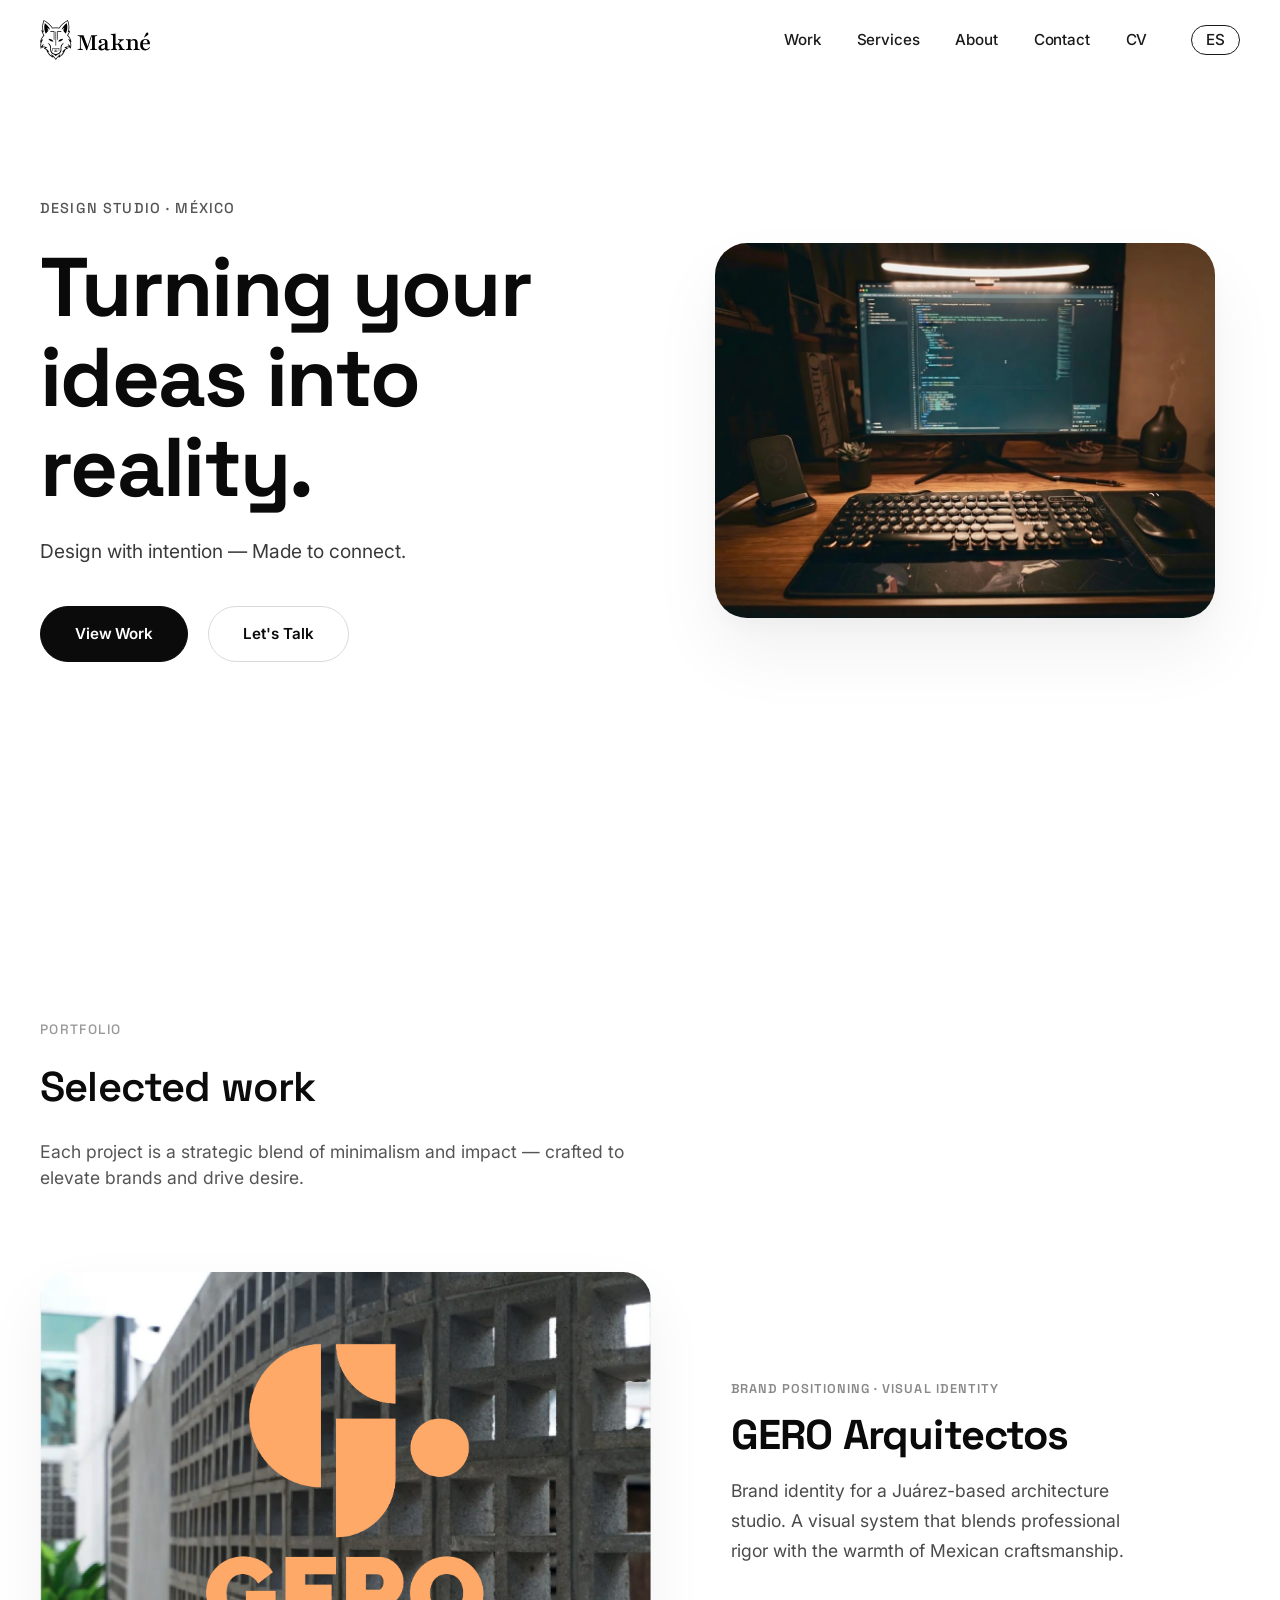
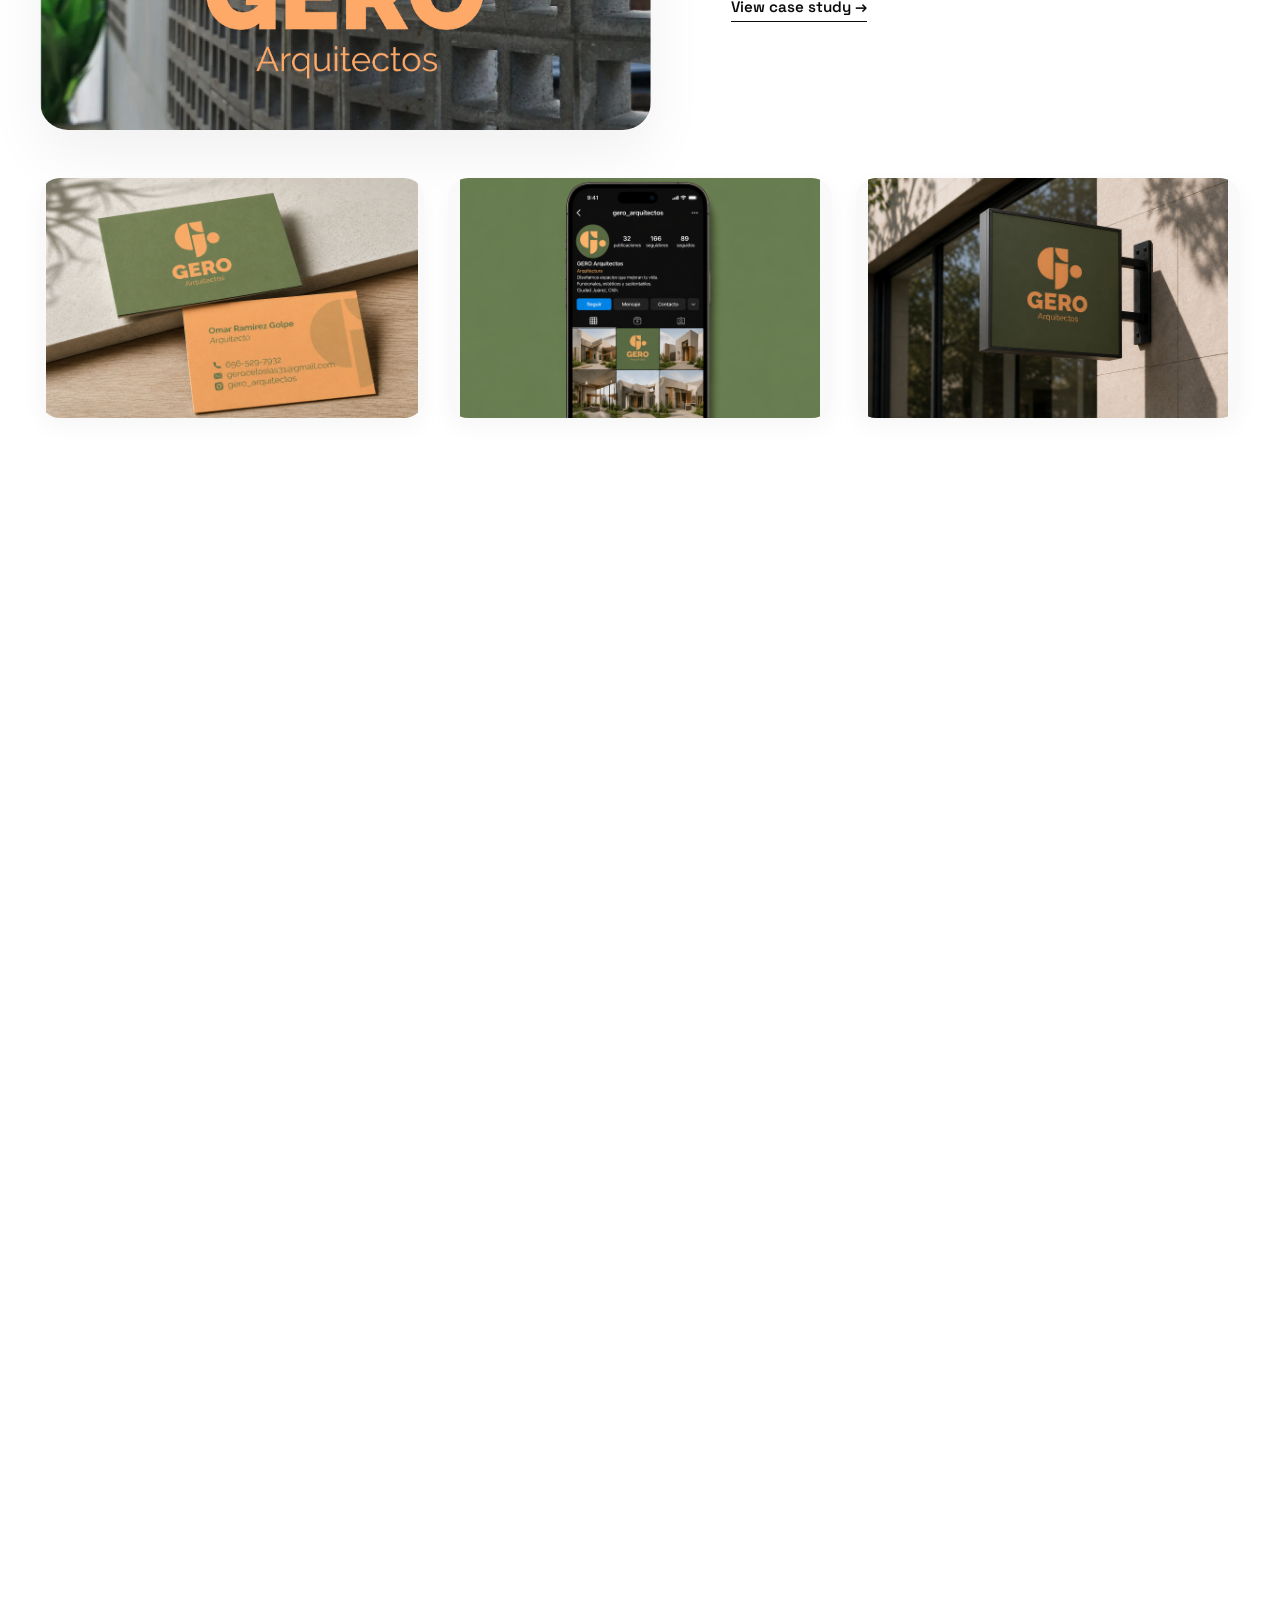
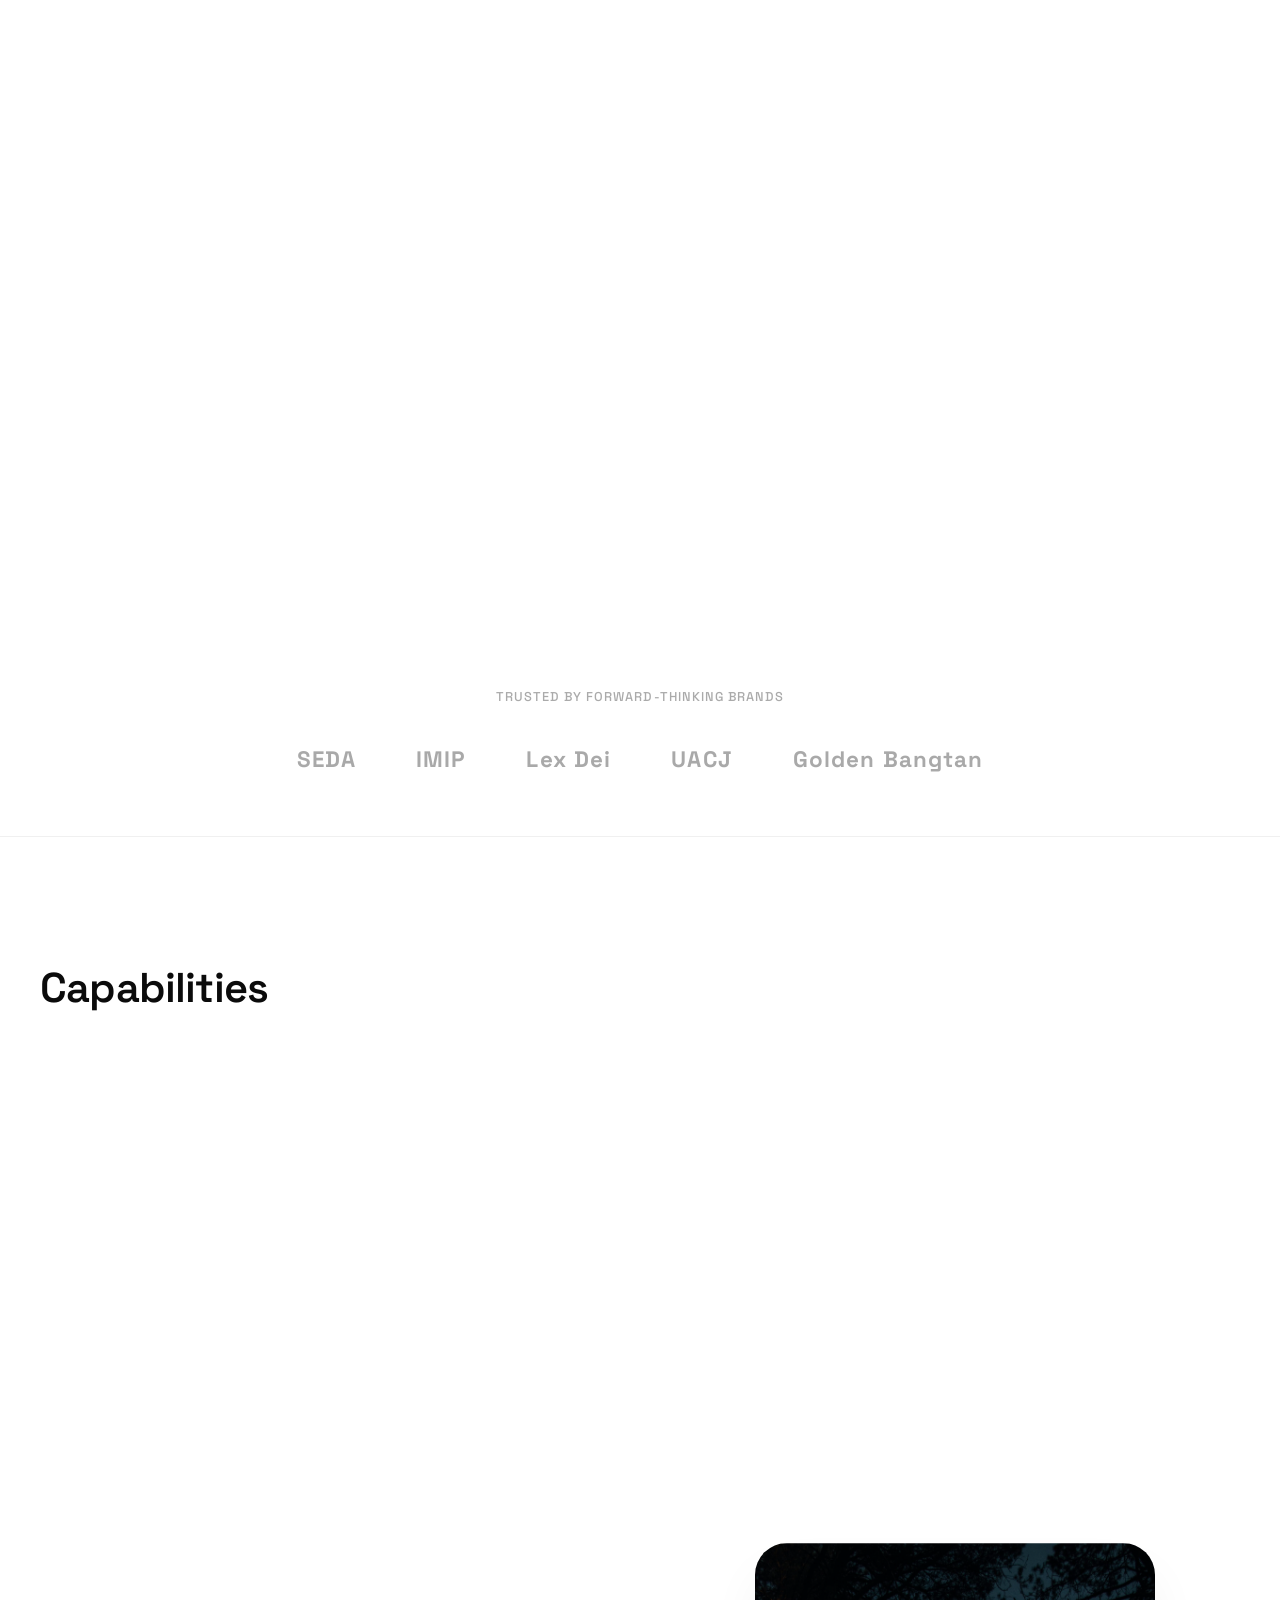
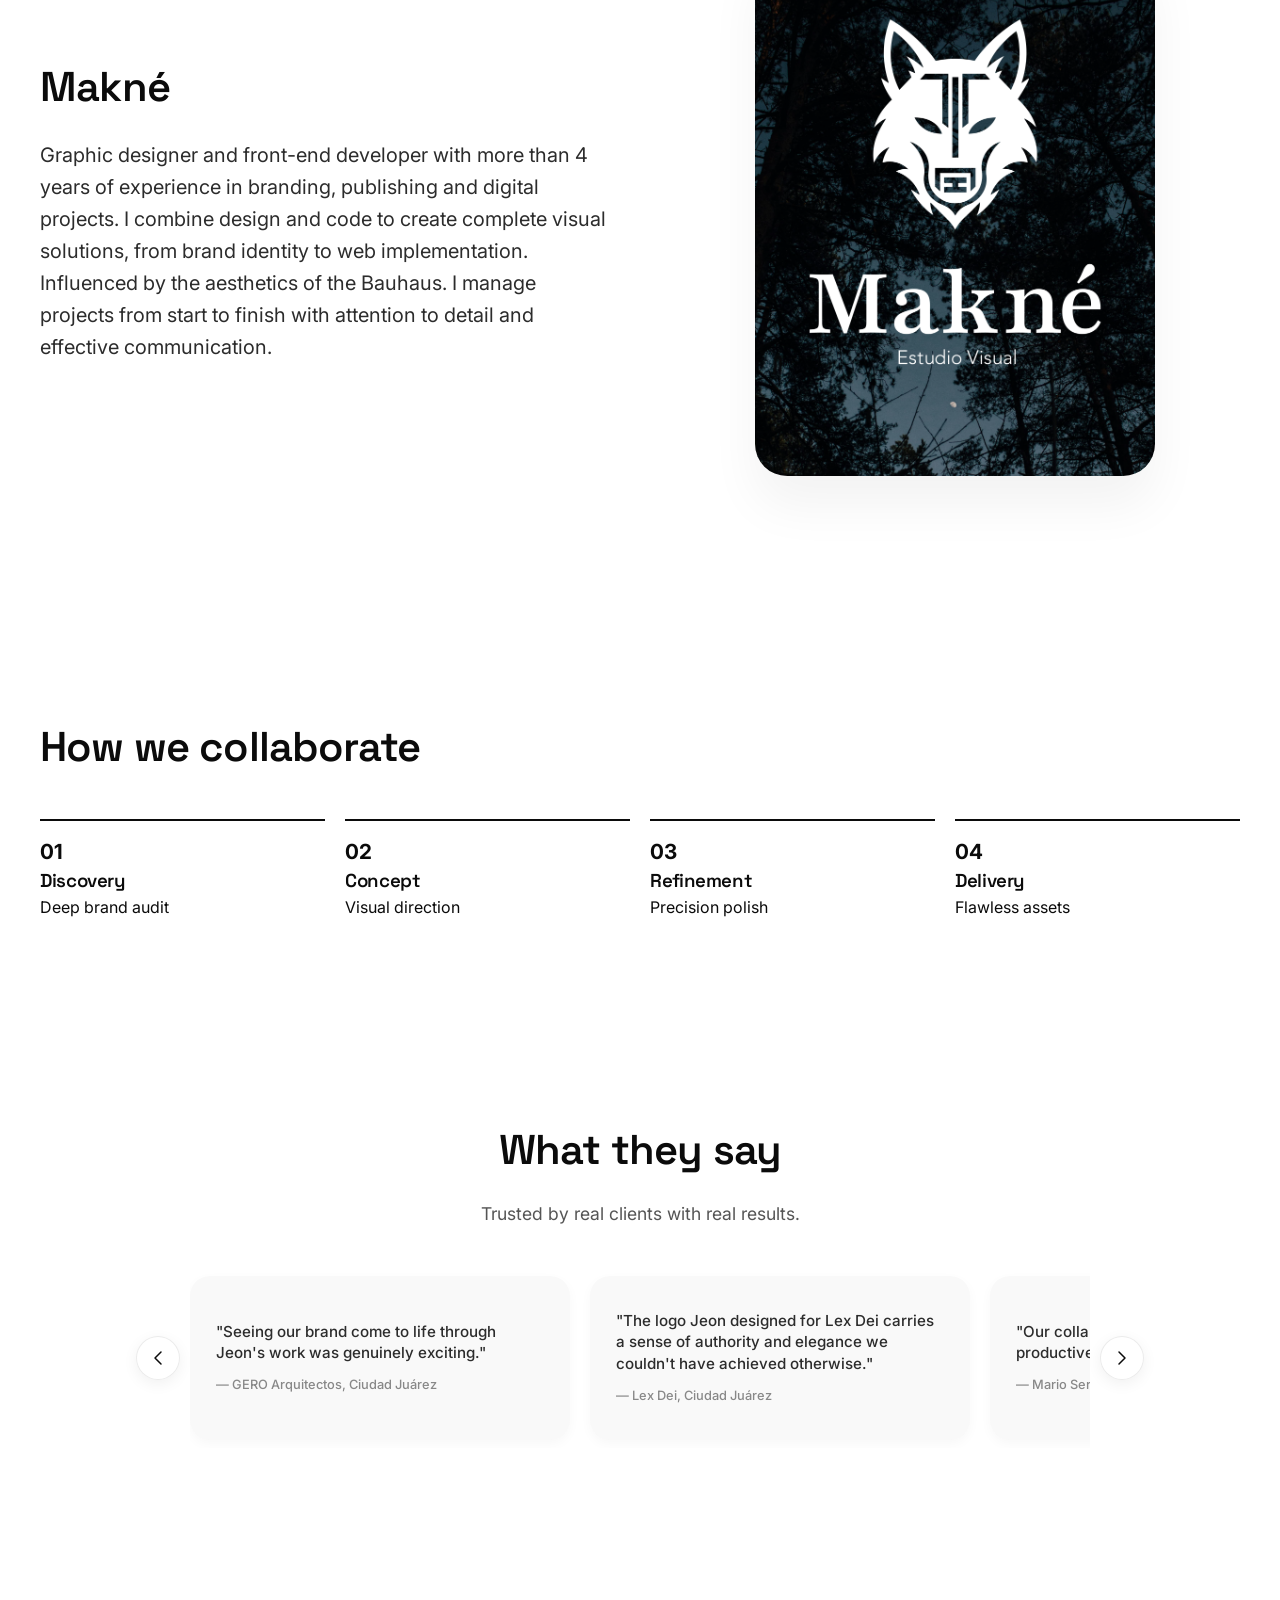
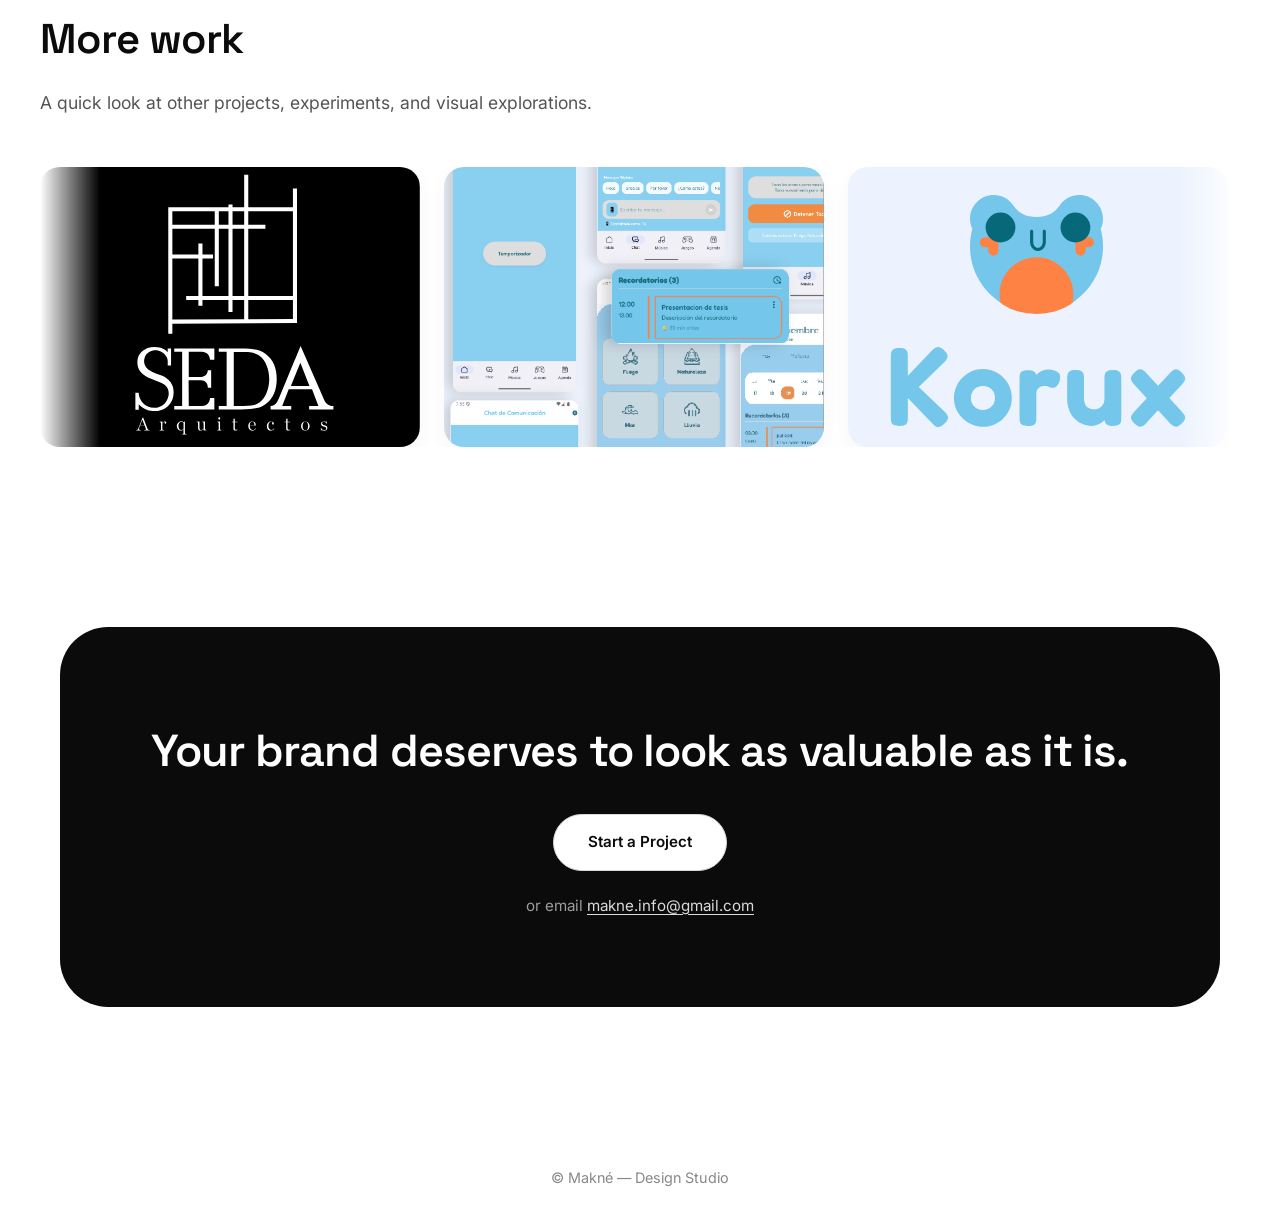
==== es/index.html @ 215e06d4 "Save local changes before pull" ====
<!DOCTYPE html>
<html lang="es" style="visibility:hidden">
<head>
  <meta charset="UTF-8">
  <meta name="viewport" content="width=device-width, initial-scale=1.0, viewport-fit=cover">
  <meta name="description" content="Diseñador gráfico freelance de élite creando visuales premium para marcas ambiciosas. Minimalismo que vende.">
  <title>Makné | Diseñador Gráfico</title>

  <!-- Detección de idioma -->
  <script src="../js/lang-detect.js"></script>
  <script>
    setTimeout(function () {
      document.documentElement.style.visibility = '';
    }, 600);
  </script>
  <noscript><style>html{visibility:visible !important}</style></noscript>

  <!-- hreflang -->
  <link rel="alternate" hreflang="en" href="https://aaronswagd.github.io/makne/" />
  <link rel="alternate" hreflang="es" href="https://aaronswagd.github.io/makne/es/" />
  <link rel="alternate" hreflang="x-default" href="https://aaronswagd.github.io/makne/" />

  <!-- Open Graph -->
  <meta property="og:type" content="website">
  <meta property="og:title" content="Makné | Diseñador Gráfico — Convierto tus ideas en realidad">
  <meta property="og:description" content="Diseño minimalista para marcas ambiciosas. Branding, empaque e identidad visual.">
  <meta property="og:image" content="https://aaronswagd.github.io/makne/images/preview.jpg">
  <meta property="og:image:width" content="1200">
  <meta property="og:image:height" content="630">
  <meta property="og:url" content="https://aaronswagd.github.io/makne/es/">

  <!-- Twitter Card -->
  <meta name="twitter:card" content="summary_large_image">
  <meta name="twitter:title" content="Makné | Diseñador Gráfico">
  <meta name="twitter:description" content="Diseño minimalista para marcas ambiciosas.">
  <meta name="twitter:image" content="https://aaronswagd.github.io/makne/images/preview.jpg">

  <link rel="icon" type="image/svg+xml" href="../img/isotipomakne.svg">
  <link rel="preconnect" href="https://fonts.googleapis.com">
  <link rel="preconnect" href="https://fonts.gstatic.com" crossorigin>
  <link href="https://fonts.googleapis.com/css2?family=Inter:opsz,wght@14..32,400;14..32,500;14..32,600&family=Space+Grotesk:wght@400;500;600;700&display=swap" rel="stylesheet">

  <link rel="stylesheet" href="../css/main.css">

  <style>
    .lang-toggle {
      font-family: 'Inter', sans-serif;
      font-size: 0.85rem;
      font-weight: 600;
      letter-spacing: 0.08em;
      background: transparent;
      border: 1px solid currentColor;
      border-radius: 40px;
      padding: 6px 14px;
      cursor: pointer;
      color: inherit;
      line-height: 1;
      transition: opacity 0.2s ease;
      margin-left: 8px;
      text-decoration: none;
      display: inline-flex;
      align-items: center;
    }
    .lang-toggle:hover { opacity: 0.7; }
  </style>
</head>
<body>

  <!-- ========== NAVBAR ========== -->
  <nav class="navbar" id="navbar">
    <div class="container nav-inner">
      <a href="index.html" class="logo">
        <img src="../img/maknehorizontal.svg" alt="Logotipo Makné" class="logo-image">
      </a>
      <div class="nav-links">
        <a href="#work">Trabajo</a>
        <a href="#services">Servicios</a>
        <a href="#about">Sobre mí</a>
        <a href="#contact">Contacto</a>
        <a href="cv.html">CV</a>
        <a href="../" class="lang-toggle" data-lang-switch="en" aria-label="Switch to English">EN</a>
      </div>
    </div>
  </nav>

  <main>
    <!-- ========== HERO ========== -->
    <section class="hero">
      <div class="container hero-content">
        <div class="hero-text">
          <div class="hero-eyebrow">Estudio de Diseño · México</div>
          <h1 class="hero-title">Convierto tus ideas en realidad.</h1>
          <p class="hero-sub">Diseño con intención — Hecho para conectar.</p>
          <div class="cta-group">
            <a href="#work" class="btn-primary">Ver trabajo</a>
            <a href="https://wa.me/526563580671?text=Hola%20Makné,%20me%20interesa%20un%20proyecto%20de%20diseño" target="_blank" rel="noopener noreferrer" class="btn-secondary">Hablemos</a>
          </div>
        </div>
        <div class="hero-visual">
          <img src="../img/workspace.jpg" alt="Espacio de trabajo de diseño minimalista" class="hero-mockup" loading="eager">
        </div>
      </div>
    </section>

    <!-- ========== TRABAJO SELECCIONADO ========== -->
    <section id="work" class="portfolio-section">
      <div class="container">
        <div class="portfolio-header">
          <span class="portfolio-label">Portafolio</span>
          <h2 class="section-title">Trabajo seleccionado</h2>
          <p class="section-sub">Cada proyecto es una mezcla estratégica de minimalismo e impacto — creado para elevar marcas y despertar deseo.</p>
        </div>

        <!-- PROYECTO 01: GERO -->
        <div class="project-card reveal">
          <div class="project-layout project-layout--image-left">
            <div class="project-hero-image">
              <img src="../img/headergero.png" alt="GERO Arquitectos — identidad de marca" loading="lazy">
            </div>
            <div class="project-info">
              <span class="project-category">Posicionamiento de Marca · Identidad Visual</span>
              <h3 class="project-title">GERO Arquitectos</h3>
              <p class="project-description">Identidad de marca para un estudio de arquitectura en Juárez. Un sistema visual que combina el rigor profesional con la calidez del trabajo artesanal mexicano.</p>
              <a href="../case-study-gero.html" class="project-link">Ver caso de estudio →</a>
            </div>
          </div>
          <div class="supporting-visuals">
            <div class="supporting-item"><img src="../img/gero/gero-detail-1.png" alt="GERO detalle 1" loading="lazy"></div>
            <div class="supporting-item"><img src="../img/gero/gero-detail-2.png" alt="GERO detalle 2" loading="lazy"></div>
            <div class="supporting-item"><img src="../img/gero/gero-detail-3.png" alt="GERO detalle 3" loading="lazy"></div>
          </div>
        </div>

        <!-- PROYECTO 02: IMIP -->
        <div class="project-card reveal">
          <div class="project-layout project-layout--image-right">
            <div class="project-info">
              <span class="project-category">Editorial · Visualización de Datos</span>
              <h3 class="project-title">IMIP</h3>
              <p class="project-description">Sistema de color completo, maquetación interior y gráficos de datos para el informe oficial de planeación municipal 2024. Publicado con crédito de nombre.</p>
              <a href="../case-study-imip.html" class="project-link">Ver caso de estudio →</a>
            </div>
            <div class="project-hero-image">
              <img src="../img/imip-hero.jpg" alt="Diseño editorial IMIP" loading="lazy">
            </div>
          </div>
        </div>

        <!-- PROYECTO 03: Meet Me Here -->
        <div class="project-card project-card--full reveal">
          <div class="project-layout-full">
            <div class="project-hero-full">
              <img src="../img/logo-meet.jpg" alt="Doble página de Meet Me Here Magazine" loading="lazy">
            </div>
            <div class="project-info-full">
              <span class="project-category">Revista · Dirección de Arte</span>
              <h3 class="project-title">Meet Me Here</h3>
              <p class="project-description">Maquetación editorial y dirección de arte para una publicación independiente con sede en Estados Unidos. Tipografía, fotografía y narrativa en perfecto equilibrio.</p>
              <a href="../case-study-meetmehere.html" class="project-link">Ver caso de estudio →</a>
            </div>
          </div>
        </div>
      </div>
    </section>

    <!-- ========== MARCAS ========== -->
    <section class="trusted-section">
      <div class="container">
        <p class="trusted-label">Marcas visionarias que confían en mi trabajo</p>
        <div class="trusted-logos">
          <div class="trusted-logo-item"><span class="trusted-logo-text">SEDA</span></div>
          <div class="trusted-logo-item"><span class="trusted-logo-text">IMIP</span></div>
          <div class="trusted-logo-item"><span class="trusted-logo-text">Lex Dei</span></div>
          <div class="trusted-logo-item"><span class="trusted-logo-text">UACJ</span></div>
          <div class="trusted-logo-item"><span class="trusted-logo-text">Golden Bangtan</span></div>
        </div>
      </div>
    </section>

    <!-- ========== SERVICIOS ========== -->
    <section id="services">
      <div class="container">
        <h2 class="section-title">Capacidades</h2>
        <div class="services-grid">
          <div class="service-card"><h3>Branding</h3><p>Sistemas de identidad y estrategia</p></div>
          <div class="service-card"><h3>Diseño Editorial</h3><p>Libros, revistas e informes</p></div>
          <div class="service-card"><h3>Visualización de Datos</h3><p>Gráficos, tablas e infografías</p></div>
          <div class="service-card"><h3>Desarrollador Front-End</h3><p>HTML, CSS y JavaScript para diseñar y construir los elementos visuales e interactivos</p></div>
          <div class="service-card"><h3>Empaque</h3><p>Experiencias de unboxing de lujo</p></div>
        </div>
      </div>
    </section>

    <!-- ========== SOBRE MÍ ========== -->
    <section id="about">
      <div class="container about-flex">
        <div>
          <h2 class="section-title">Makné</h2>
          <div class="about-text">
            <p>Diseñador gráfico y desarrollador front-end con más de 4 años de experiencia en branding, publicaciones y proyectos digitales. Combino diseño y código para crear soluciones visuales completas, desde la identidad de marca hasta la implementación web. Influenciado por la estética de la Bauhaus. Gestiono proyectos de principio a fin con atención al detalle y comunicación efectiva.</p>
          </div>
        </div>
        <div class="about-image-wrapper">
          <img src="../img/maknelogo.png" alt="Espacio de trabajo del diseñador" class="about-image" loading="lazy">
        </div>
      </div>
    </section>

    <!-- ========== PROCESO ========== -->
    <section>
      <div class="container">
        <h2 class="section-title">Cómo colaboramos</h2>
        <div class="process-steps">
          <div class="step"><span class="step-number">01</span><h3>Descubrimiento</h3><p>Auditoría profunda de marca</p></div>
          <div class="step"><span class="step-number">02</span><h3>Concepto</h3><p>Dirección visual</p></div>
          <div class="step"><span class="step-number">03</span><h3>Refinamiento</h3><p>Pulido de precisión</p></div>
          <div class="step"><span class="step-number">04</span><h3>Entrega</h3><p>Archivos impecables</p></div>
        </div>
      </div>
    </section>

    <!-- ========== TESTIMONIOS ========== -->
    <section class="testimonials-section">
      <div class="container">
        <h2 class="section-title" style="text-align: center;">Lo que dicen</h2>
        <p class="section-sub" style="text-align: center; margin-left: auto; margin-right: auto;">Clientes reales, resultados reales.</p>
        <div class="testimonials-wrapper">
          <button class="testimonial-arrow testimonial-arrow--left" id="testimonialPrev" aria-label="Anterior">
            <svg width="24" height="24" viewBox="0 0 24 24" fill="none" stroke="currentColor" stroke-width="1.5" stroke-linecap="round" stroke-linejoin="round"><polyline points="15 18 9 12 15 6"></polyline></svg>
          </button>
          <div class="testimonials-track" id="testimonialsTrack">
            <div class="testimonial-card">
              <p class="testimonial-quote">"Ver nuestra marca cobrar vida a través del trabajo de Jeon fue genuinamente emocionante."</p>
              <p class="testimonial-author">— GERO Arquitectos, Ciudad Juárez</p>
            </div>
            <div class="testimonial-card">
              <p class="testimonial-quote">"El logotipo que Jeon diseñó para Lex Dei transmite una autoridad y elegancia que no habríamos logrado de otra forma."</p>
              <p class="testimonial-author">— Lex Dei, Ciudad Juárez</p>
            </div>
            <div class="testimonial-card">
              <p class="testimonial-quote">"Nuestra colaboración con Jeon fue productiva y altamente satisfactoria."</p>
              <p class="testimonial-author">— Mario Serrano, IMIP</p>
            </div>
            <div class="testimonial-card">
              <p class="testimonial-quote">"Jeon abordó nuestra identidad con precisión y disciplina, entregando un sistema visual que refleja el rigor de nuestra práctica arquitectónica."</p>
              <p class="testimonial-author">— SEDA Arquitectos, Ciudad Juárez</p>
            </div>
            <div class="testimonial-card">
              <p class="testimonial-quote">"Ciencia Vital encontró en Jeon a un diseñador que entiende cómo traducir conceptos científicos en comunicación visual clara e impactante."</p>
              <p class="testimonial-author">— Ciencia Vital, UACJ</p>
            </div>
          </div>
          <button class="testimonial-arrow testimonial-arrow--right" id="testimonialNext" aria-label="Siguiente">
            <svg width="24" height="24" viewBox="0 0 24 24" fill="none" stroke="currentColor" stroke-width="1.5" stroke-linecap="round" stroke-linejoin="round"><polyline points="9 18 15 12 9 6"></polyline></svg>
          </button>
        </div>
      </div>
    </section>

    <!-- ========== MÁS TRABAJO ========== -->
    <section class="more-work-section">
      <div class="container">
        <h2 class="section-title">Más trabajo</h2>
        <p class="section-sub">Un vistazo rápido a otros proyectos, experimentos y exploraciones visuales.</p>
        <div class="carousel-wrapper">
          <div class="carousel-track" id="carouselTrack">
            <div class="carousel-item"><img src="../img/SEDA.svg" alt="Proyecto 1" loading="lazy"></div>
            <div class="carousel-item"><img src="../img/more-work-2.png" alt="Proyecto 2" loading="lazy"></div>
            <div class="carousel-item"><img src="../img/more-work-3.svg" alt="Proyecto 3" loading="lazy"></div>
            <div class="carousel-item"><img src="../img/more-work-4.png" alt="Proyecto 4" loading="lazy"></div>
            <div class="carousel-item"><img src="../img/more-work-5.png" alt="Proyecto 5" loading="lazy"></div>
            <div class="carousel-item"><img src="../img/more-work-6.jpg" alt="Proyecto 6" loading="lazy"></div>
          </div>
        </div>
      </div>
    </section>

    <!-- ========== CTA FINAL ========== -->
    <section id="contact">
      <div class="container">
        <div class="final-cta">
          <h2>Tu marca merece verse tan valiosa como lo es.</h2>
          <a href="https://wa.me/526563580671?text=Hola%20Makné,%20me%20interesa%20un%20proyecto%20de%20diseño" class="btn-cta" target="_blank" rel="noopener noreferrer">Iniciar un proyecto</a>
          <p class="contact-email">o escríbeme a <a href="mailto:makne.info@gmail.com?subject=Consulta%20de%20proyecto%20de%20diseño">makne.info@gmail.com</a></p>
        </div>
      </div>
    </section>
  </main>

  <footer class="footer">
    <div class="container">
      <p>© <span id="year"></span> Makné — Estudio de Diseño</p>
    </div>
  </footer>

  <script src="../js/main.js"></script>
</body>
</html>
---- css/main.css ----
/* ==========================================
   RESET & BASE
   ========================================== */
*,
*::before,
*::after {
  margin: 0;
  padding: 0;
  box-sizing: border-box;
}

body {
  background-color: #ffffff;
  color: #0b0b0b;
  font-family: 'Inter', -apple-system, BlinkMacSystemFont, sans-serif;
  line-height: 1.5;
  -webkit-font-smoothing: antialiased;
  -moz-osx-font-smoothing: grayscale;
  overflow-x: hidden;
}

h1, h2, h3 {
  font-family: 'Space Grotesk', 'Inter', system-ui, sans-serif;
  font-weight: 600;
  letter-spacing: -0.02em;
}

.container {
  max-width: 1280px;
  margin: 0 auto;
  padding: 0 40px;
}

section {
  padding: 120px 0;
}

img {
  max-width: 100%;
  display: block;
}

/* ==========================================
   NAVBAR
   ========================================== */
.navbar {
  position: fixed;
  top: 0;
  left: 0;
  width: 100%;
  z-index: 50;
  padding: 20px 0;
  transition: background 0.35s ease, box-shadow 0.35s ease, padding 0.3s ease;
  background: transparent;
}

.navbar.scrolled {
  background: rgba(255, 255, 255, 0.82);
  backdrop-filter: blur(20px);
  -webkit-backdrop-filter: blur(20px);
  box-shadow: 0 4px 30px rgba(0, 0, 0, 0.03);
  padding: 14px 0;
  border-bottom: 1px solid rgba(0,0,0,0.04);
}

.nav-inner {
  display: flex;
  align-items: center;
  justify-content: space-between;
}

.logo {
  display: inline-flex;
  align-items: center;
  text-decoration: none; 
}

.logo img {
  height: 40px; 
  width: auto;  
  display: block;
  object-fit: contain;
}

.nav-links {
  display: flex;
  gap: 36px;
  align-items: center;
}

.nav-links a {
  text-decoration: none;
  color: #1a1a1a;
  font-weight: 500;
  font-size: 0.95rem;
  letter-spacing: -0.01em;
  transition: color 0.2s;
  position: relative;
  white-space: nowrap;
}

.nav-links a::after {
  content: '';
  position: absolute;
  bottom: -4px;
  left: 0;
  width: 100%;
  height: 1.5px;
  background: #0b0b0b;
  transform: scaleX(0);
  transform-origin: right;
  transition: transform 0.3s ease;
}

.nav-links a:hover::after {
  transform: scaleX(1);
  transform-origin: left;
}

/* ==========================================
   HERO
   ========================================== */
.hero {
  min-height: 100vh;
  display: flex;
  align-items: center;
  padding-top: 80px;
  position: relative;
  background: #ffffff;
}

.hero-content {
  display: grid;
  grid-template-columns: 1fr 0.9fr;
  gap: 40px;
  align-items: center;
  width: 100%;
}

.hero-text {
  max-width: 650px;
}

.hero-eyebrow {
  font-family: 'Space Grotesk', sans-serif;
  font-weight: 500;
  font-size: 0.9rem;
  letter-spacing: 0.08em;
  text-transform: uppercase;
  color: #555;
  margin-bottom: 24px;
  opacity: 0;
  animation: fadeUp 0.7s ease forwards;
}

.hero-title {
  font-size: clamp(3.2rem, 7vw, 5.2rem);
  font-weight: 700;
  line-height: 1.08;
  margin-bottom: 24px;
  color: #0a0a0a;
  opacity: 0;
  animation: fadeUp 0.8s ease 0.1s forwards;
}

.hero-sub {
  font-size: 1.2rem;
  color: #3a3a3a;
  max-width: 460px;
  margin-bottom: 40px;
  font-weight: 400;
  opacity: 0;
  animation: fadeUp 0.8s ease 0.2s forwards;
}

.cta-group {
  display: flex;
  gap: 20px;
  flex-wrap: wrap;
  opacity: 0;
  animation: fadeUp 0.8s ease 0.3s forwards;
}

/* ==========================================
   BUTTONS
   ========================================== */
.btn-primary {
  background: #0b0b0b;
  color: white;
  padding: 16px 34px;
  border-radius: 40px;
  font-weight: 600;
  font-size: 0.95rem;
  text-decoration: none;
  display: inline-flex;
  align-items: center;
  justify-content: center;
  transition: all 0.25s ease;
  border: 1px solid #0b0b0b;
  letter-spacing: -0.01em;
}

.btn-primary:hover {
  background: #2c2c2c;
  border-color: #2c2c2c;
  transform: scale(1.03);
  box-shadow: 0 10px 25px rgba(0, 0, 0, 0.08);
}

.btn-secondary {
  background: transparent;
  color: #0b0b0b;
  padding: 16px 34px;
  border-radius: 40px;
  font-weight: 600;
  font-size: 0.95rem;
  text-decoration: none;
  border: 1px solid #d9d9d9;
  transition: all 0.25s ease;
}

.btn-secondary:hover {
  border-color: #0b0b0b;
  background: rgba(0, 0, 0, 0.02);
  transform: scale(1.03);
}

.btn-cta {
  background: #ffffff;
  color: #0b0b0b;
  padding: 16px 34px;
  border-radius: 40px;
  font-weight: 600;
  font-size: 0.95rem;
  text-decoration: none;
  display: inline-block;
  border: 1px solid #d9d9d9;
  transition: all 0.25s ease;
}

.btn-cta:hover {
  background: #e0e0e0;
  border-color: #b0b0b0;
  color: #000000;
  transform: scale(1.03);
}

/* ==========================================
   HERO VISUAL
   ========================================== */
.hero-visual {
  display: flex;
  justify-content: center;
  align-items: center;
  opacity: 0;
  animation: fadeIn 1s ease 0.3s forwards;
}

.hero-mockup {
  width: 100%;
  max-width: 500px;
  aspect-ratio: 4/3;
  object-fit: cover;
  border-radius: 32px;
  box-shadow: 0 35px 70px rgba(0, 0, 0, 0.06), 0 10px 25px rgba(0, 0, 0, 0.03);
  transition: transform 0.4s ease;
}

.hero-mockup:hover {
  transform: scale(1.02) translateY(-6px);
}

/* ==========================================
   SECTION HEADERS
   ========================================== */
.section-title {
  font-size: 2.6rem;
  font-weight: 600;
  margin-bottom: 20px;
  letter-spacing: -0.02em;
}

.section-sub {
  color: #555;
  font-size: 1.1rem;
  max-width: 600px;
  margin-bottom: 60px;
}

/* ==========================================
   PORTFOLIO
   ========================================== */
.portfolio-section {
  background: #ffffff;
  padding-bottom: 140px;
}

.portfolio-header {
  margin-bottom: 80px;
}

.portfolio-label {
  font-family: 'Space Grotesk', sans-serif;
  font-weight: 500;
  font-size: 0.85rem;
  letter-spacing: 0.1em;
  text-transform: uppercase;
  color: #999;
  display: block;
  margin-bottom: 16px;
}

.project-card {
  margin-bottom: 140px;
}

.project-card:last-child {
  margin-bottom: 0;
}

.project-layout {
  display: grid;
  grid-template-columns: 1.2fr 1fr;
  gap: 80px;
  align-items: center;
  margin-bottom: 48px;
}

.project-layout--image-right {
  grid-template-columns: 1fr 1.2fr;
}

.project-layout--image-right .project-hero-image {
  order: 2;
}

.project-layout--image-right .project-info {
  order: 1;
}

.project-hero-image {
  aspect-ratio: 4/3;
  background: #f9f9f9;
  border-radius: 28px;
  overflow: hidden;
  box-shadow: 0 25px 60px rgba(0, 0, 0, 0.06);
  transition: transform 0.5s cubic-bezier(0.25, 0.8, 0.25, 1.2), box-shadow 0.5s ease;
  cursor: pointer;
  display: flex;
  align-items: center;
  justify-content: center;
}

.project-hero-image:hover {
  transform: scale(1.02);
  box-shadow: 0 35px 80px rgba(0, 0, 0, 0.1);
}

.project-hero-image img {
  width: 100%;
  height: 100%;
  object-fit: cover;
  display: block;
  transition: transform 0.7s ease;
}

.project-hero-image:hover img {
  transform: scale(1.04);
}

.project-info {
  padding-right: 20px;
}

.project-layout--image-right .project-info {
  padding-right: 0;
  padding-left: 20px;
}

.project-category {
  font-family: 'Space Grotesk', sans-serif;
  font-size: 0.8rem;
  font-weight: 600;
  letter-spacing: 0.08em;
  text-transform: uppercase;
  color: #888;
  display: block;
  margin-bottom: 14px;
}

.project-title {
  font-size: 2.6rem;
  font-weight: 700;
  line-height: 1.1;
  margin-bottom: 18px;
  color: #0a0a0a;
}

.project-description {
  font-size: 1.1rem;
  color: #4a4a4a;
  line-height: 1.7;
  margin-bottom: 28px;
  max-width: 420px;
}

.project-link {
  font-family: 'Space Grotesk', sans-serif;
  font-weight: 600;
  font-size: 0.95rem;
  color: #0b0b0b;
  text-decoration: none;
  border-bottom: 1.5px solid #0b0b0b;
  padding-bottom: 3px;
  transition: all 0.25s ease;
  display: inline-block;
}

.project-link:hover {
  opacity: 0.6;
  transform: translateX(4px);
}

.supporting-visuals {
  display: grid;
  grid-template-columns: repeat(3, 1fr);
  gap: 24px;
}

.supporting-item {
  background: #f9f9f9;
  border-radius: 20px;
  overflow: hidden;
  box-shadow: 0 8px 25px rgba(0, 0, 0, 0.04);
  transition: all 0.4s cubic-bezier(0.25, 0.8, 0.25, 1.2);
  cursor: pointer;
  display: flex;
  align-items: center;
  justify-content: center;
}

.supporting-item:hover {
  transform: translateY(-6px);
  box-shadow: 0 18px 40px rgba(0, 0, 0, 0.08);
}

.supporting-item img {
  width: 100%;
  height: 240px;
  object-fit: contain;
  display: block;
  transition: transform 0.6s ease;
}

.supporting-item:hover img {
  transform: scale(1.06);
}

.project-card--full {
  margin-top: 20px;
}

.project-layout-full {
  display: grid;
  grid-template-columns: 1fr;
  margin-bottom: 48px;
}

.project-hero-full {
  border-radius: 32px;
  overflow: hidden;
  box-shadow: 0 30px 70px rgba(0, 0, 0, 0.05);
  margin-bottom: 40px;
  transition: transform 0.5s cubic-bezier(0.25, 0.8, 0.25, 1.2), box-shadow 0.5s ease;
  cursor: pointer;
}

.project-hero-full:hover {
  transform: scale(1.01);
  box-shadow: 0 40px 90px rgba(0, 0, 0, 0.1);
}

.project-hero-full img {
  width: 100%;
  height: auto;
  max-height: 600px;
  object-fit: cover;
  display: block;
}

.project-info-full {
  max-width: 700px;
  margin: 0 0 0 auto;
  text-align: right;
}

.project-info-full .project-description {
  margin-left: auto;
}

/* ==========================================
   CV PAGE — MINIMAL / APPLE-LIKE
   ========================================== */

.cv-page {
  padding-top: 160px;
  padding-bottom: 120px;
  background: #fff;
}

/* ---------- HEADER ---------- */
.cv-header {
  margin-bottom: 100px;
}

.cv-name {
  font-family: 'Space Grotesk', sans-serif;
  font-size: clamp(2.4rem, 6vw, 4rem);
  font-weight: 700;
  letter-spacing: -0.04em;
  line-height: 1;
  margin-bottom: 18px;
  color: #0b0b0b;
}

.cv-role {
  font-family: 'Inter', sans-serif;
  font-size: 1.1rem;
  font-weight: 400;
  color: #6e6e73;
  margin-bottom: 28px;
  letter-spacing: -0.01em;
}

.cv-contact {
  display: flex;
  flex-wrap: wrap;
  gap: 10px 24px;
  font-size: 0.92rem;
  color: #6e6e73;
  margin-bottom: 36px;
}

.cv-contact a {
  color: #0b0b0b;
  text-decoration: none;
  transition: opacity 0.2s;
}

.cv-contact a:hover {
  opacity: 0.6;
}

/* ---------- BUTTONS ---------- */
.cv-actions {
  display: flex;
  gap: 12px;
  flex-wrap: wrap;
}

.cv-btn {
  display: inline-flex;
  align-items: center;
  gap: 8px;
  padding: 14px 28px;
  border-radius: 40px;
  font-family: 'Inter', sans-serif;
  font-weight: 500;
  font-size: 0.92rem;
  text-decoration: none;
  cursor: pointer;
  transition: all 0.25s ease;
  border: 1px solid transparent;
  letter-spacing: -0.01em;
  line-height: 1;
}

.cv-btn--primary {
  background: #0b0b0b;
  color: #fff;
  border-color: #0b0b0b;
}

.cv-btn--primary:hover {
  background: #2c2c2c;
  border-color: #2c2c2c;
  transform: scale(1.03);
  box-shadow: 0 10px 25px rgba(0, 0, 0, 0.08);
}

.cv-btn--ghost {
  background: transparent;
  color: #0b0b0b;
  border-color: #d9d9d9;
}

.cv-btn--ghost:hover {
  border-color: #0b0b0b;
  background: rgba(0, 0, 0, 0.02);
  transform: scale(1.03);
}

/* ---------- SECTIONS ---------- */
.cv-section {
  margin-bottom: 90px;
}

.cv-section:last-child {
  margin-bottom: 0;
}

.cv-section-title {
  font-family: 'Inter', sans-serif;
  font-size: 0.78rem;
  font-weight: 500;
  letter-spacing: 0.14em;
  text-transform: uppercase;
  color: #86868b;
  margin-bottom: 36px;
}

/* ---------- SUMMARY ---------- */
.cv-summary {
  font-family: 'Inter', sans-serif;
  font-size: 1.15rem;
  line-height: 1.6;
  color: #2c2c2c;
  max-width: 720px;
  letter-spacing: -0.005em;
}

/* ---------- ROWS ---------- */
.cv-row {
  display: grid;
  grid-template-columns: 180px 1fr;
  gap: 40px;
  padding: 32px 0;
  border-bottom: 1px solid #f0f0f0;
}

.cv-row:first-child { padding-top: 0; }
.cv-row:last-child { border-bottom: none; padding-bottom: 0; }

.cv-row-meta {
  font-family: 'Inter', sans-serif;
  font-size: 0.88rem;
  color: #86868b;
  letter-spacing: -0.005em;
  padding-top: 2px;
}

.cv-row-role {
  font-family: 'Space Grotesk', sans-serif;
  font-size: 1.15rem;
  font-weight: 600;
  letter-spacing: -0.015em;
  color: #0b0b0b;
  margin-bottom: 4px;
  line-height: 1.3;
}

.cv-row-company {
  font-family: 'Inter', sans-serif;
  font-size: 0.95rem;
  font-weight: 400;
  color: #6e6e73;
  margin-bottom: 16px;
}

.cv-row ul {
  list-style: none;
  padding: 0;
  margin: 0;
}

.cv-row li {
  position: relative;
  padding-left: 20px;
  margin-bottom: 10px;
  font-size: 0.98rem;
  line-height: 1.6;
  color: #3a3a3a;
  letter-spacing: -0.005em;
}

.cv-row li:last-child { margin-bottom: 0; }

.cv-row li::before {
  content: '';
  position: absolute;
  left: 0;
  top: 0.72em;
  width: 6px;
  height: 6px;
  background: #d2d2d7;
  border-radius: 50%;
}

/* ---------- PROJECTS ---------- */
.cv-projects {
  display: grid;
  grid-template-columns: repeat(3, 1fr);
  gap: 20px;
}

.cv-project {
  padding: 28px 24px;
  background: #fafafa;
  border-radius: 20px;
  transition: all 0.3s ease;
}

.cv-project:hover {
  background: #f5f5f7;
  transform: translateY(-2px);
}

.cv-project-tag {
  font-family: 'Inter', sans-serif;
  font-size: 0.7rem;
  font-weight: 500;
  letter-spacing: 0.12em;
  text-transform: uppercase;
  color: #86868b;
  display: block;
  margin-bottom: 14px;
}

.cv-project h4 {
  font-family: 'Space Grotesk', sans-serif;
  font-size: 1.05rem;
  font-weight: 600;
  color: #0b0b0b;
  margin-bottom: 10px;
  letter-spacing: -0.01em;
  line-height: 1.3;
}

.cv-project p {
  font-family: 'Inter', sans-serif;
  font-size: 0.9rem;
  line-height: 1.55;
  color: #6e6e73;
  letter-spacing: -0.005em;
}

/* ---------- SKILLS ---------- */
.cv-skills {
  display: grid;
  grid-template-columns: repeat(2, 1fr);
  gap: 16px;
}

.cv-skill {
  padding: 24px 26px;
  background: #fafafa;
  border-radius: 20px;
  transition: background 0.3s ease;
}

.cv-skill:hover {
  background: #f5f5f7;
}

.cv-skill h4 {
  font-family: 'Space Grotesk', sans-serif;
  font-size: 1rem;
  font-weight: 600;
  color: #0b0b0b;
  margin-bottom: 6px;
  letter-spacing: -0.01em;
}

.cv-skill p {
  font-family: 'Inter', sans-serif;
  font-size: 0.88rem;
  line-height: 1.55;
  color: #6e6e73;
  letter-spacing: -0.005em;
}

/* ---------- TOOLS ---------- */
.cv-tags {
  display: flex;
  flex-wrap: wrap;
  gap: 10px;
}

.cv-tag {
  padding: 10px 20px;
  border-radius: 40px;
  background: #f5f5f7;
  font-family: 'Inter', sans-serif;
  font-size: 0.88rem;
  font-weight: 500;
  color: #1d1d1f;
  letter-spacing: -0.005em;
  transition: background 0.2s;
}

.cv-tag:hover {
  background: #e8e8ed;
}

/* ---------- LANGUAGES ---------- */
.cv-langs {
  display: grid;
  grid-template-columns: repeat(2, 1fr);
  gap: 16px;
  max-width: 560px;
}

.cv-lang {
  padding: 24px 26px;
  background: #fafafa;
  border-radius: 20px;
}

.cv-lang strong {
  display: block;
  font-family: 'Space Grotesk', sans-serif;
  font-size: 1rem;
  font-weight: 600;
  color: #0b0b0b;
  margin-bottom: 4px;
  letter-spacing: -0.01em;
}

.cv-lang span {
  font-family: 'Inter', sans-serif;
  font-size: 0.88rem;
  color: #6e6e73;
}

/* ---------- RESPONSIVE ---------- */
@media (max-width: 900px) {
  .cv-projects {
    grid-template-columns: 1fr;
  }

  .cv-skills {
    grid-template-columns: 1fr;
  }
}

@media (max-width: 768px) {
  .cv-page {
    padding-top: 120px;
    padding-bottom: 80px;
  }

  .cv-header {
    margin-bottom: 60px;
  }

  .cv-row {
    grid-template-columns: 1fr;
    gap: 8px;
    padding: 26px 0;
  }

  .cv-section {
    margin-bottom: 60px;
  }

  .cv-langs {
    grid-template-columns: 1fr;
    max-width: 100%;
  }

  .cv-btn {
    flex: 1;
    justify-content: center;
  }
}

/* ---------- PRINT ---------- */
@media print {
  .navbar,
  .footer,
  .cv-actions,
  .no-print {
    display: none !important;
  }

  body {
    background: #fff !important;
    color: #000 !important;
    font-size: 10.5pt;
    line-height: 1.5;
  }

  .cv-page { padding: 0 !important; }
  .container { max-width: 100%; padding: 0; }
  .cv-header { margin-bottom: 28px; }

  .cv-name { font-size: 22pt; margin-bottom: 8px; }
  .cv-role { font-size: 10pt; color: #333; margin-bottom: 12px; }
  .cv-contact { font-size: 9pt; color: #333; margin-bottom: 16px; }

  .cv-section {
    margin-bottom: 24px;
    page-break-inside: avoid;
  }

  .cv-section-title {
    font-size: 8pt;
    color: #555;
    margin-bottom: 14px;
  }

  .cv-summary { font-size: 10pt; color: #222; }

  .cv-row {
    grid-template-columns: 120px 1fr;
    gap: 24px;
    padding: 14px 0;
    border-bottom: 0.5pt solid #ddd;
  }

  .cv-row-role { font-size: 11pt; }
  .cv-row-company { font-size: 9.5pt; color: #333; }
  .cv-row-meta { font-size: 8.5pt; color: #555; }
  .cv-row li { font-size: 9.5pt; color: #222; margin-bottom: 5px; }
  .cv-row li::before { background: #999; }

  .cv-projects {
    grid-template-columns: repeat(3, 1fr);
    gap: 10px;
  }

  .cv-project,
  .cv-skill,
  .cv-lang {
    background: #f7f7f7 !important;
    padding: 12px 14px;
  }

  .cv-project-tag { font-size: 7pt; color: #555; }
  .cv-project h4 { font-size: 10pt; }
  .cv-project p { font-size: 8.5pt; color: #333; }

  .cv-skills { grid-template-columns: repeat(2, 1fr); }
  .cv-skill h4 { font-size: 9.5pt; }
  .cv-skill p { font-size: 8.5pt; color: #333; }

  .cv-tag {
    background: #f0f0f0 !important;
    font-size: 8.5pt;
    padding: 5px 12px;
  }

  .cv-lang strong { font-size: 9.5pt; }
  .cv-lang span { font-size: 8.5pt; color: #444; }

  a { color: #000 !important; text-decoration: none; }
}

/* ==========================================
   TRUSTED BY
   ========================================== */
.trusted-section {
  padding: 60px 0;
  text-align: center;
  border-bottom: 1px solid #f0f0f0;
}

.trusted-label {
  font-family: 'Space Grotesk', sans-serif;
  font-size: 0.8rem;
  font-weight: 500;
  letter-spacing: 0.08em;
  text-transform: uppercase;
  color: #aaa;
  margin-bottom: 36px;
}

.trusted-logos {
  display: flex;
  justify-content: center;
  align-items: center;
  gap: 60px;
  flex-wrap: wrap;
}

.trusted-logo-item {
  opacity: 0.35;
  transition: opacity 0.3s ease;
  cursor: default;
}

.trusted-logo-item:hover {
  opacity: 0.7;
}

.trusted-logo-text {
  font-family: 'Space Grotesk', sans-serif;
  font-size: 1.4rem;
  font-weight: 700;
  letter-spacing: 0.05em;
  color: #0b0b0b;
}

/* ==========================================
   SERVICES
   ========================================== */
.services-grid {
  display: grid;
  grid-template-columns: repeat(auto-fit, minmax(180px, 1fr));
  gap: 30px;
  margin-top: 30px;
}

.service-card {
  background: #fafafa;
  border-radius: 24px;
  padding: 28px 22px;
  transition: 0.3s ease;
  border: 1px solid rgba(0, 0, 0, 0.04);
}

.service-card:hover {
  background: #fff;
  box-shadow: 0 20px 35px rgba(0, 0, 0, 0.04);
  transform: translateY(-5px);
  border-color: #e0e0e0;
}

.service-card h3 {
  font-size: 1.4rem;
  margin-bottom: 8px;
}

/* ==========================================
   ABOUT
   ========================================== */
.about-flex {
  display: grid;
  grid-template-columns: 1fr 1fr;
  gap: 60px;
  align-items: center;
}

.about-text p {
  font-size: 1.25rem;
  color: #2c2c2c;
  line-height: 1.6;
}

.about-image-wrapper {
  display: flex;
  justify-content: center;
}

.about-image {
  width: 100%;
  max-width: 400px;
  aspect-ratio: 3/4;
  object-fit: cover;
  border-radius: 32px;
  box-shadow: 0 30px 50px rgba(0, 0, 0, 0.05);
}

/* ==========================================
   PROCESS
   ========================================== */
.process-steps {
  display: flex;
  flex-wrap: wrap;
  justify-content: space-between;
  margin-top: 40px;
  gap: 20px;
}

.step {
  flex: 1;
  min-width: 140px;
  border-top: 2px solid #0b0b0b;
  padding-top: 15px;
}

.step-number {
  font-weight: 700;
  font-size: 1.3rem;
}

/* ==========================================
   TESTIMONIALS 
   ========================================== */
.testimonials-section {
  padding: 80px 0 60px;
}

.testimonials-section .section-sub {
  margin-bottom: 40px;
}

.testimonials-wrapper {
  position: relative;
  display: flex;
  align-items: center;
  max-width: 900px;
  margin: 0 auto;
}

.testimonials-track {
  display: flex;
  gap: 20px;
  overflow-x: auto;
  scroll-snap-type: x mandatory;
  -webkit-overflow-scrolling: touch;
  scrollbar-width: none;
  scroll-behavior: smooth;
  padding: 8px 0;
}

.testimonials-track::-webkit-scrollbar {
  display: none;
}

.testimonial-card {
  flex: 0 0 380px;
  scroll-snap-align: start;
  background: #f9f9f9;
  border-radius: 20px;
  padding: 24px 26px;
  display: flex;
  flex-direction: column;
  justify-content: center;
  box-shadow: 0 4px 12px rgba(0,0,0,0.03);
}

.testimonial-card .testimonial-quote {
  font-size: 0.95rem;
  font-weight: 500;
  color: #2c2c2c;
  line-height: 1.4;
  margin-bottom: 12px;
}

.testimonial-card .testimonial-author {
  font-size: 0.8rem;
  color: #888;
  font-weight: 500;
}

.testimonial-arrow {
  position: absolute;
  top: 50%;
  transform: translateY(-50%);
  z-index: 2;
  background: rgba(255, 255, 255, 0.9);
  backdrop-filter: blur(10px);
  -webkit-backdrop-filter: blur(10px);
  border: 1px solid rgba(0,0,0,0.08);
  border-radius: 50%;
  width: 44px;
  height: 44px;
  display: flex;
  align-items: center;
  justify-content: center;
  cursor: pointer;
  transition: all 0.3s ease;
  box-shadow: 0 4px 15px rgba(0,0,0,0.06);
  color: #0b0b0b;
  padding: 0;
}

.testimonial-arrow:hover {
  background: rgba(255, 255, 255, 1);
  box-shadow: 0 8px 25px rgba(0,0,0,0.1);
  transform: translateY(-50%) scale(1.05);
}

.testimonial-arrow--left {
  left: -54px;
}

.testimonial-arrow--right {
  right: -54px;
}

/* ==========================================
   MORE WORK — AUTO CAROUSEL
   ========================================== */
.more-work-section {
  padding: 100px 0 60px;
  overflow: hidden;
}

.more-work-section .section-sub {
  margin-bottom: 50px;
}

.carousel-wrapper {
  width: 100%;
  overflow: hidden;
  mask-image: linear-gradient(to right, transparent 0%, black 5%, black 95%, transparent 100%);
  -webkit-mask-image: linear-gradient(to right, transparent 0%, black 5%, black 95%, transparent 100%);
}

.carousel-track {
  display: flex;
  gap: 24px;
  width: max-content;
  animation: autoScroll 30s linear infinite;
}

.carousel-track:hover {
  animation-play-state: paused;
}

.carousel-item {
  flex: 0 0 380px;
  border-radius: 20px;
  overflow: hidden;
  box-shadow: 0 8px 25px rgba(0,0,0,0.04);
  transition: transform 0.4s ease, box-shadow 0.4s ease;
}

.carousel-item:hover {
  transform: translateY(-4px);
  box-shadow: 0 18px 40px rgba(0,0,0,0.08);
}

.carousel-item img {
  width: 100%;
  height: 280px;
  object-fit: cover;
  display: block;
}

/* ==========================================
   FINAL CTA
   ========================================== */
.final-cta {
  background: #0b0b0b;
  color: white;
  text-align: center;
  border-radius: 48px;
  padding: 90px 30px;
  margin: 0 20px;
}

.final-cta h2 {
  color: white;
  font-size: 2.8rem;
  margin-bottom: 30px;
}

.contact-email {
  margin-top: 24px;
  font-size: 0.95rem;
  color: rgba(255, 255, 255, 0.6);
}

.contact-email a {
  color: rgba(255, 255, 255, 0.85);
  text-decoration: underline;
  text-underline-offset: 3px;
  transition: color 0.2s ease;
}

.contact-email a:hover {
  color: #ffffff;
}

/* ==========================================
   FOOTER
   ========================================== */
.footer {
  text-align: center;
  padding: 40px 0;
  color: #888;
  font-size: 0.9rem;
}

/* ==========================================
   REVEAL ANIMATIONS
   ========================================== */
.reveal {
  opacity: 0;
  transform: translateY(40px);
  transition: opacity 0.8s cubic-bezier(0.25, 0.8, 0.25, 1), transform 0.8s cubic-bezier(0.25, 0.8, 0.25, 1);
}

.reveal.visible {
  opacity: 1;
  transform: translateY(0);
}

/* ==========================================
   KEYFRAMES
   ========================================== */
@keyframes fadeUp {
  0% { opacity: 0; transform: translateY(25px); }
  100% { opacity: 1; transform: translateY(0); }
}

@keyframes fadeIn {
  0% { opacity: 0; }
  100% { opacity: 1; }
}

@keyframes autoScroll {
  0% { transform: translateX(0); }
  100% { transform: translateX(-50%); }
}

/* ==========================================
   RESPONSIVE
   ========================================== */
@media (max-width: 1024px) {
  .project-layout,
  .project-layout--image-right {
    grid-template-columns: 1fr;
    gap: 30px;
  }

  .project-layout .project-info,
  .project-layout--image-right .project-info {
    order: 1;
    padding-right: 0;
    padding-left: 0;
  }

  .project-layout .project-hero-image,
  .project-layout--image-right .project-hero-image {
    order: 2;
  }

  .project-description {
    max-width: 100%;
  }

  .project-info-full {
    text-align: left;
    margin: 0;
  }

  .project-info-full .project-description {
    margin-left: 0;
  }

  .supporting-visuals {
    grid-template-columns: repeat(2, 1fr);
  }

  .testimonial-arrow {
    display: none;
  }

  .testimonials-wrapper {
    max-width: 100%;
  }
}

@media (max-width: 768px) {
  .container {
    padding: 0 20px;
  }

  section {
    padding: 80px 0;
  }

  .navbar {
    padding: 14px 0;
  }

  .nav-inner {
    flex-wrap: wrap;
    gap: 12px;
    justify-content: center;
  }

  .logo {
    font-size: 1.3rem;
  }

  .nav-links {
    gap: 20px;
    flex-wrap: wrap;
    justify-content: center;
  }

  .nav-links a {
    font-size: 0.85rem;
  }

  .hero {
    padding-top: 100px;
    min-height: auto;
  }

  .hero-content {
    grid-template-columns: 1fr;
    text-align: center;
    gap: 30px;
  }

  .hero-text {
    margin: 0 auto;
  }

  .hero-sub {
    max-width: 100%;
  }

  .cta-group {
    justify-content: center;
  }

  .hero-mockup {
    max-width: 300px;
    margin: 0 auto;
  }

  .section-title {
    font-size: 1.8rem;
  }

  .section-sub {
    font-size: 1rem;
    margin-bottom: 40px;
  }

  .portfolio-header {
    margin-bottom: 50px;
  }

  .project-title {
    font-size: 1.8rem;
  }

  .project-card {
    margin-bottom: 80px;
  }

  .supporting-visuals {
    grid-template-columns: 1fr;
  }

  .supporting-item img {
    height: 200px;
  }

  .project-hero-full img {
    max-height: 300px;
  }

  .about-flex {
    grid-template-columns: 1fr;
    gap: 30px;
    text-align: center;
  }

  .about-image {
    max-width: 280px;
    margin: 0 auto;
  }

  .trusted-logos {
    gap: 24px;
  }

  .trusted-logo-text {
    font-size: 1rem;
  }

  .testimonial-card {
    flex: 0 0 300px;
    padding: 20px 18px;
  }

  .testimonial-card .testimonial-quote {
    font-size: 0.9rem;
  }

  .testimonial-arrow {
    display: none;
  }

  .more-work-section {
    padding: 50px 0 30px;
  }

  .carousel-item {
    flex: 0 0 300px;
  }

  .carousel-item img {
    height: 220px;
  }

  .final-cta {
    padding: 60px 20px;
    margin: 0 10px;
    border-radius: 32px;
  }

  .final-cta h2 {
    font-size: 1.8rem;
  }

  .footer {
    padding: 30px 0;
    font-size: 0.8rem;
}

@media (max-width: 768px) {
    .logo img {
        height: 32px; 
    }
}

@media (max-width: 768px) {
    .logo img {
        height: 32px; 
    }
}

.nav-cv {
  padding: 8px 18px;
  border: 1px solid #d9d9d9;
  border-radius: 40px;
  font-size: 0.9rem !important;
  transition: all 0.25s ease;
}

.nav-cv:hover {
  border-color: #0b0b0b;
  background: #0b0b0b;
  color: #fff !important;
}

.nav-links a.active {
  color: #0b0b0b;
}

.nav-links a.active::after {
  transform: scaleX(1);
  transform-origin: left;
}
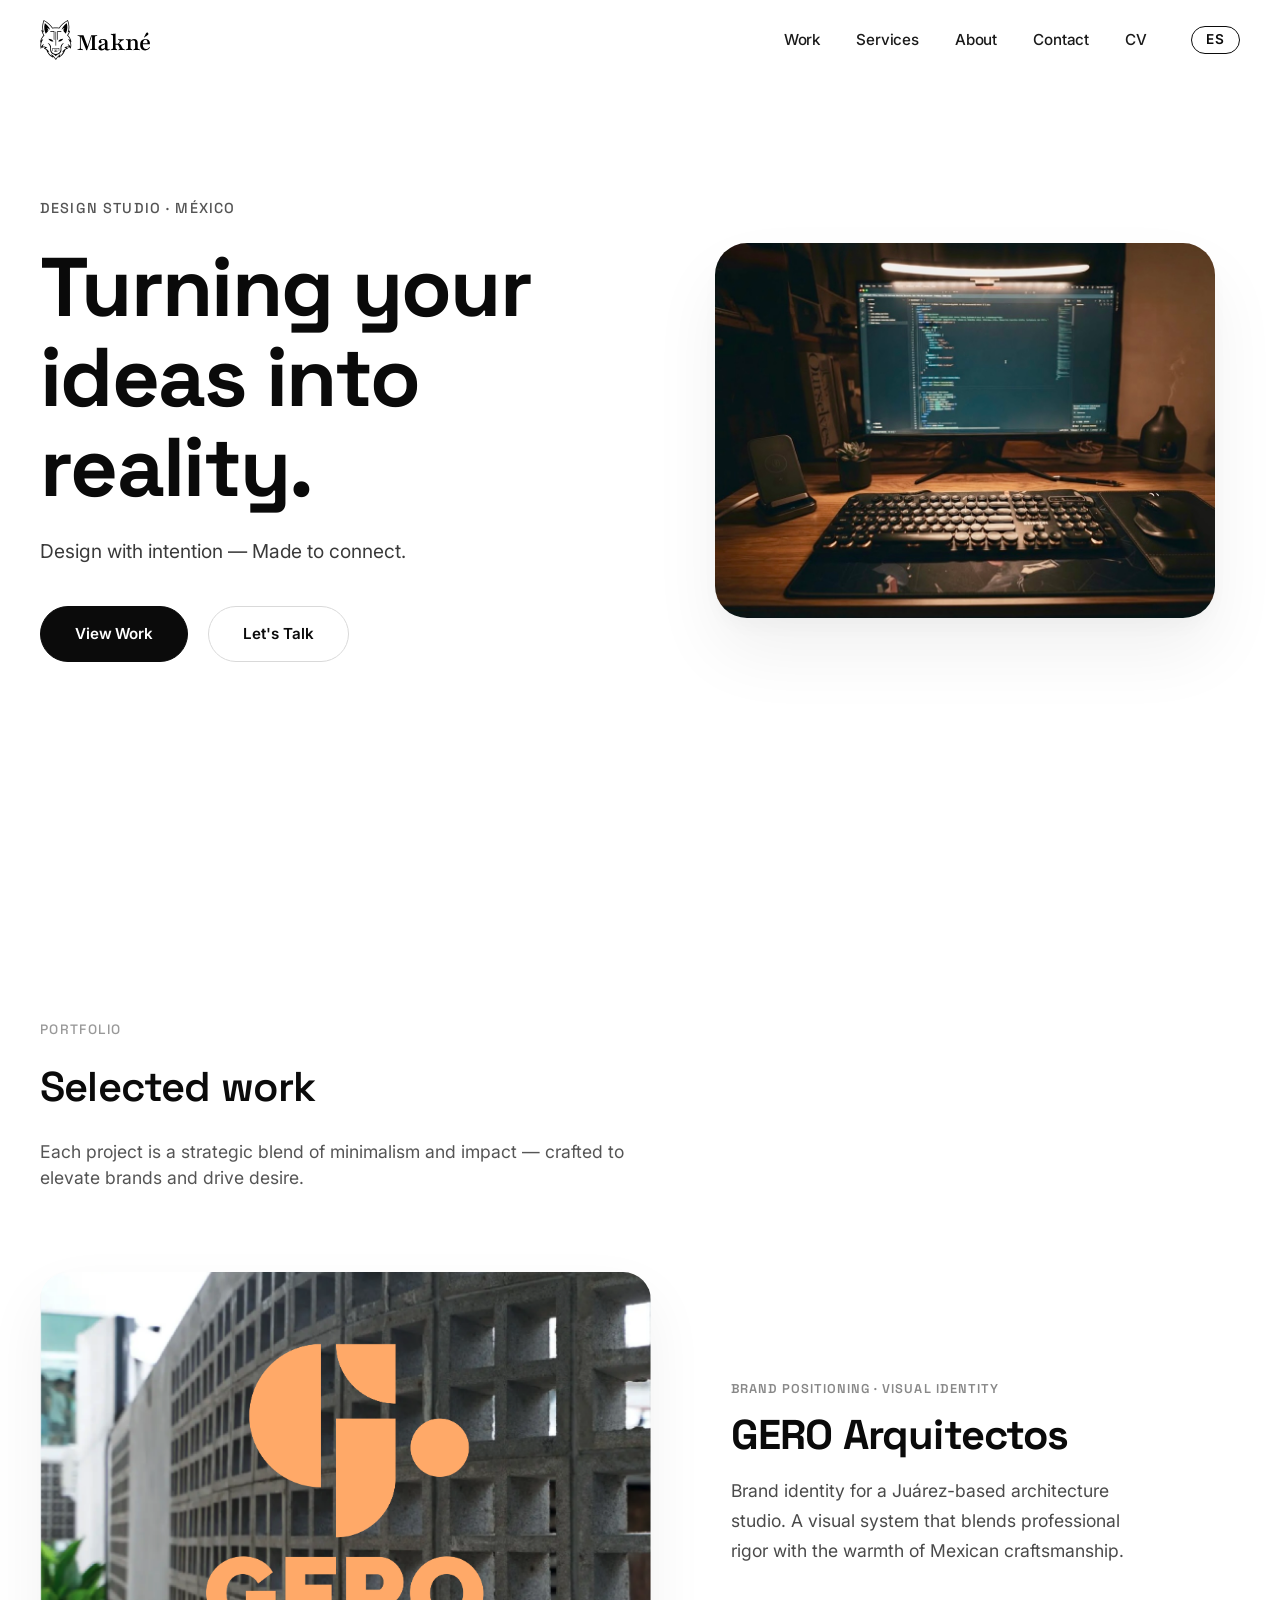
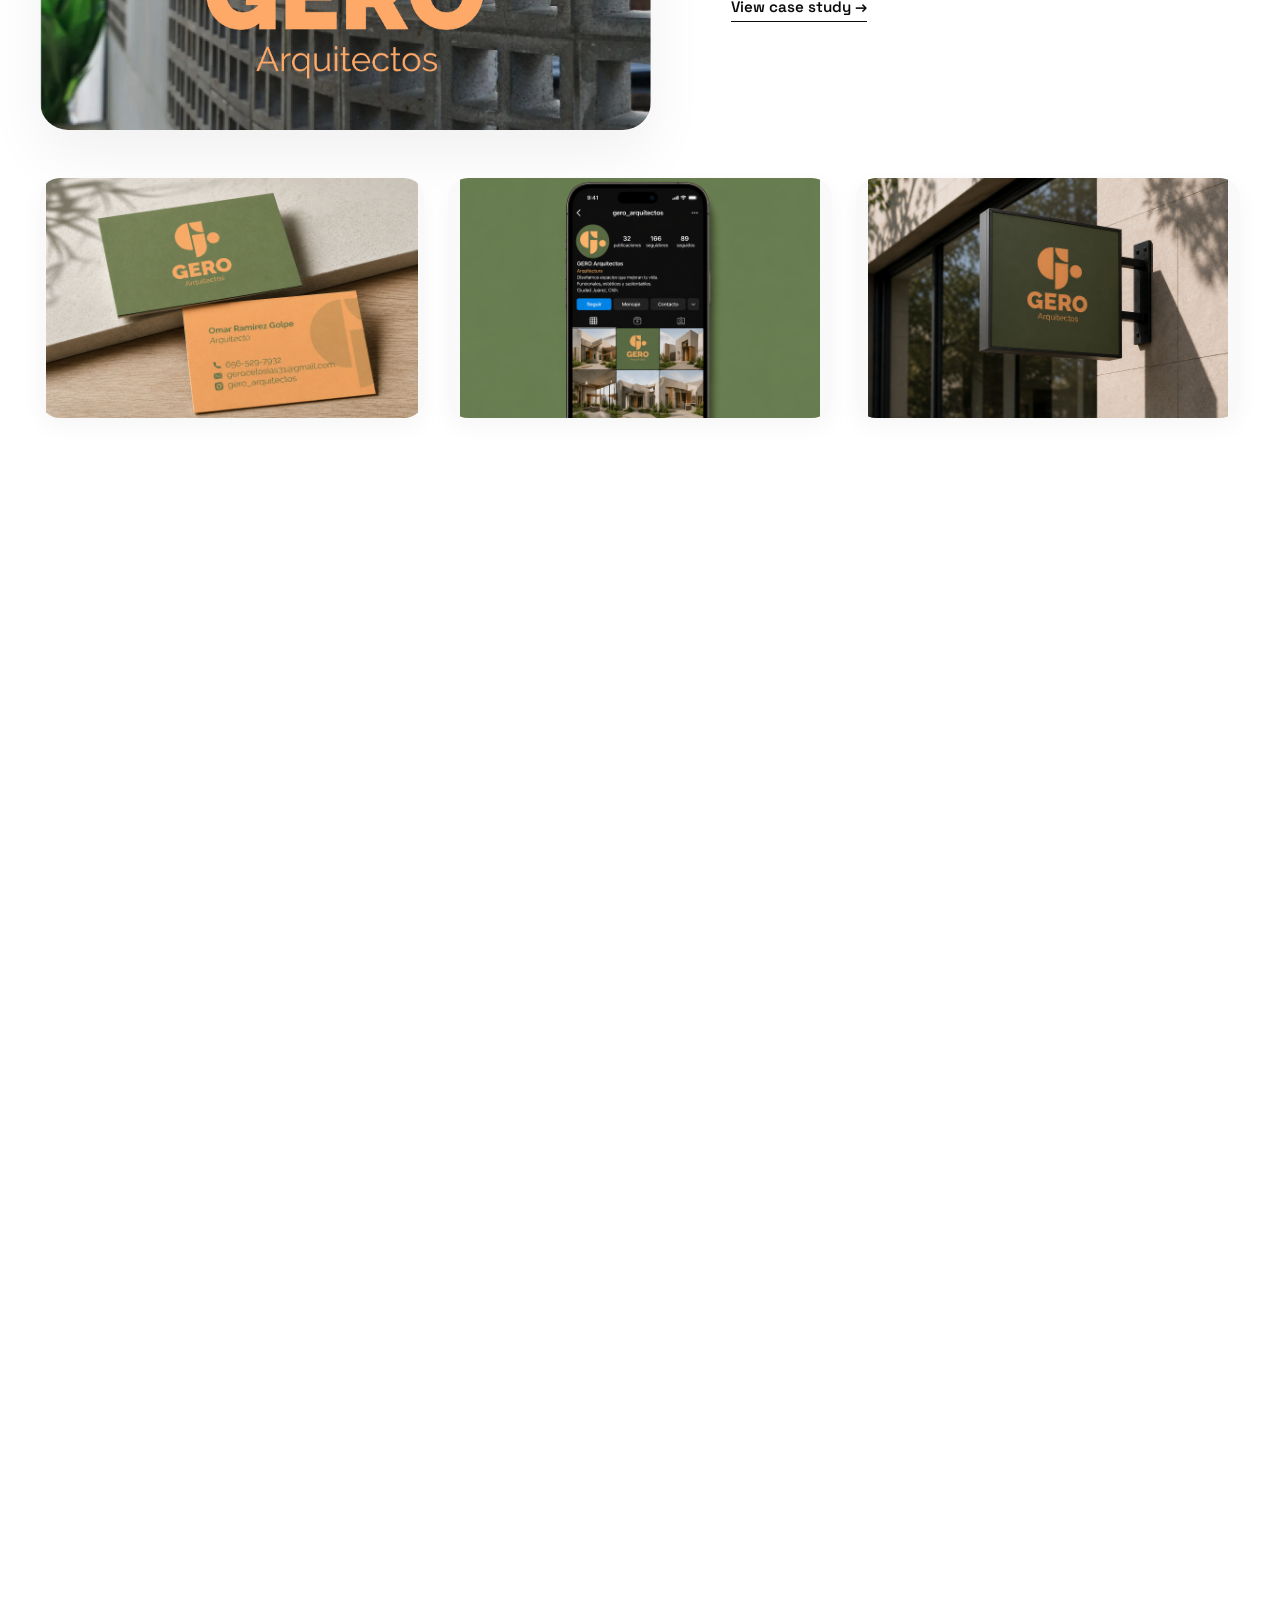
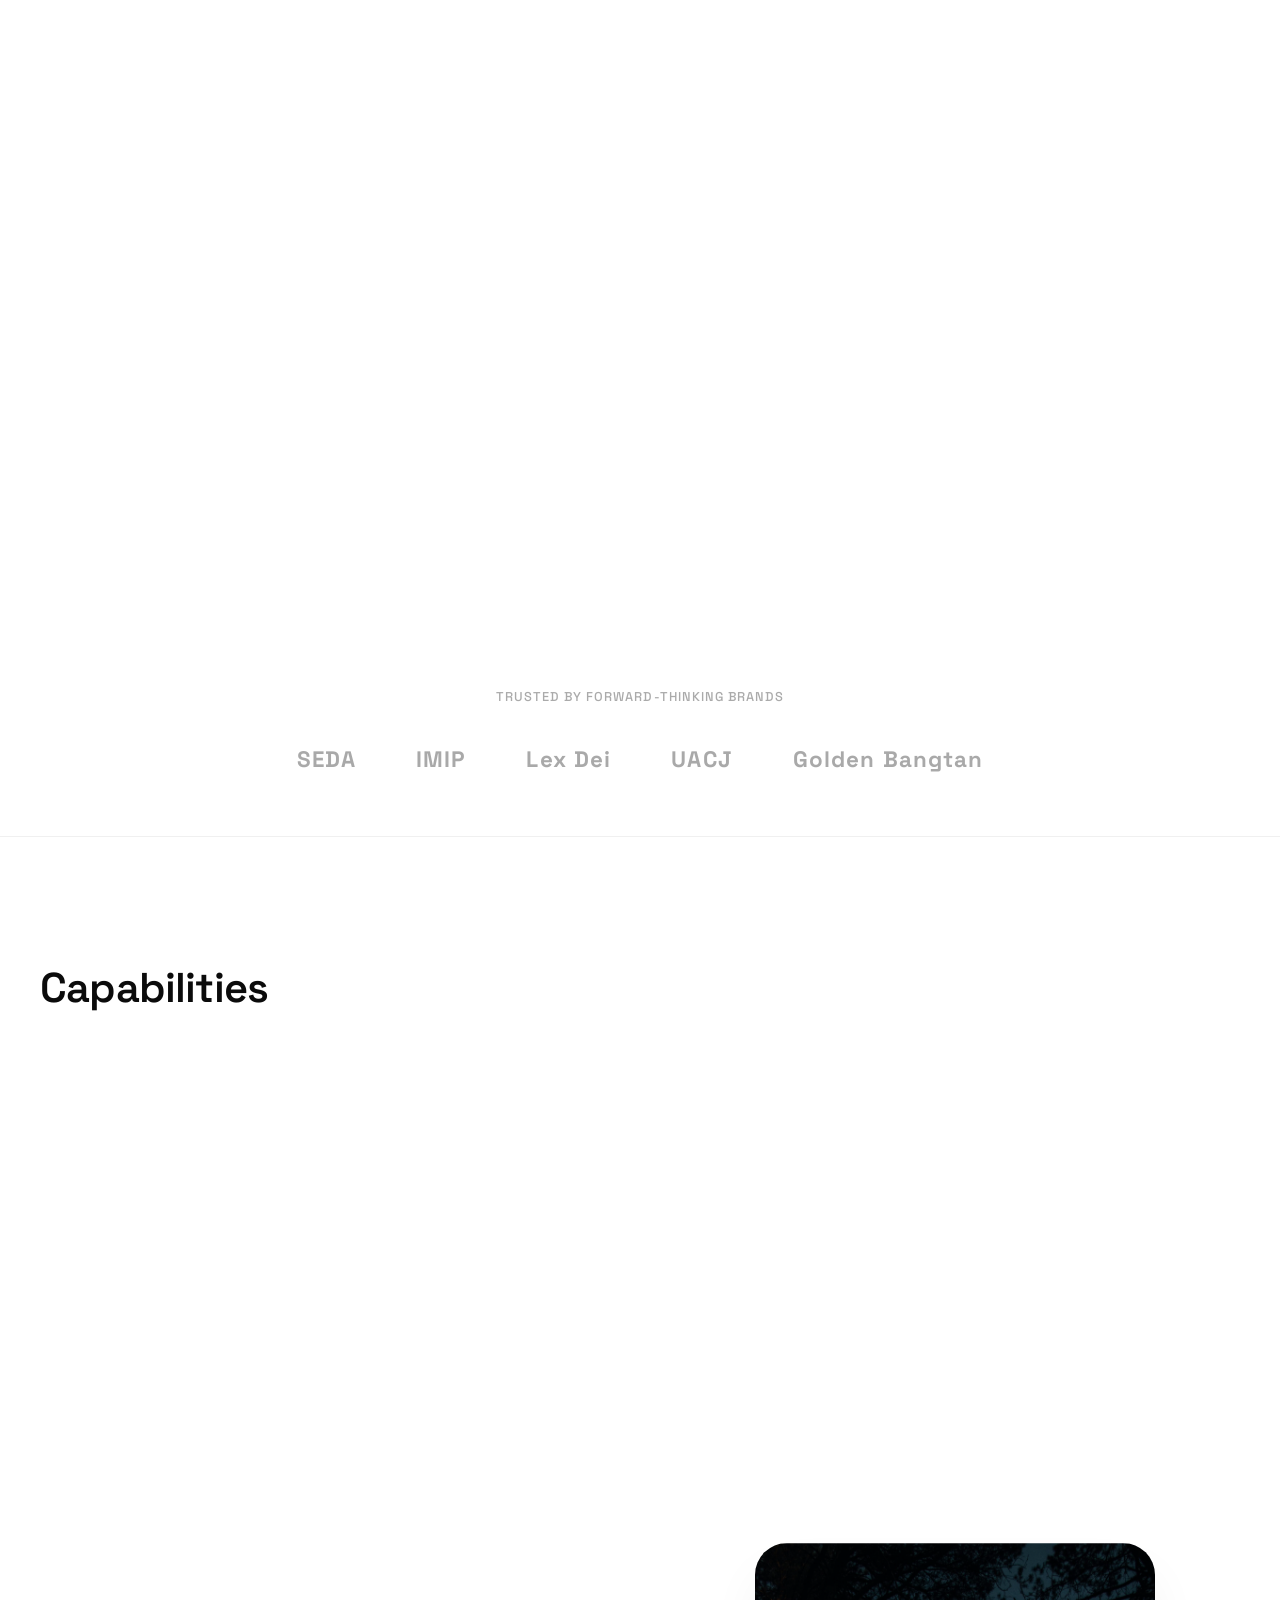
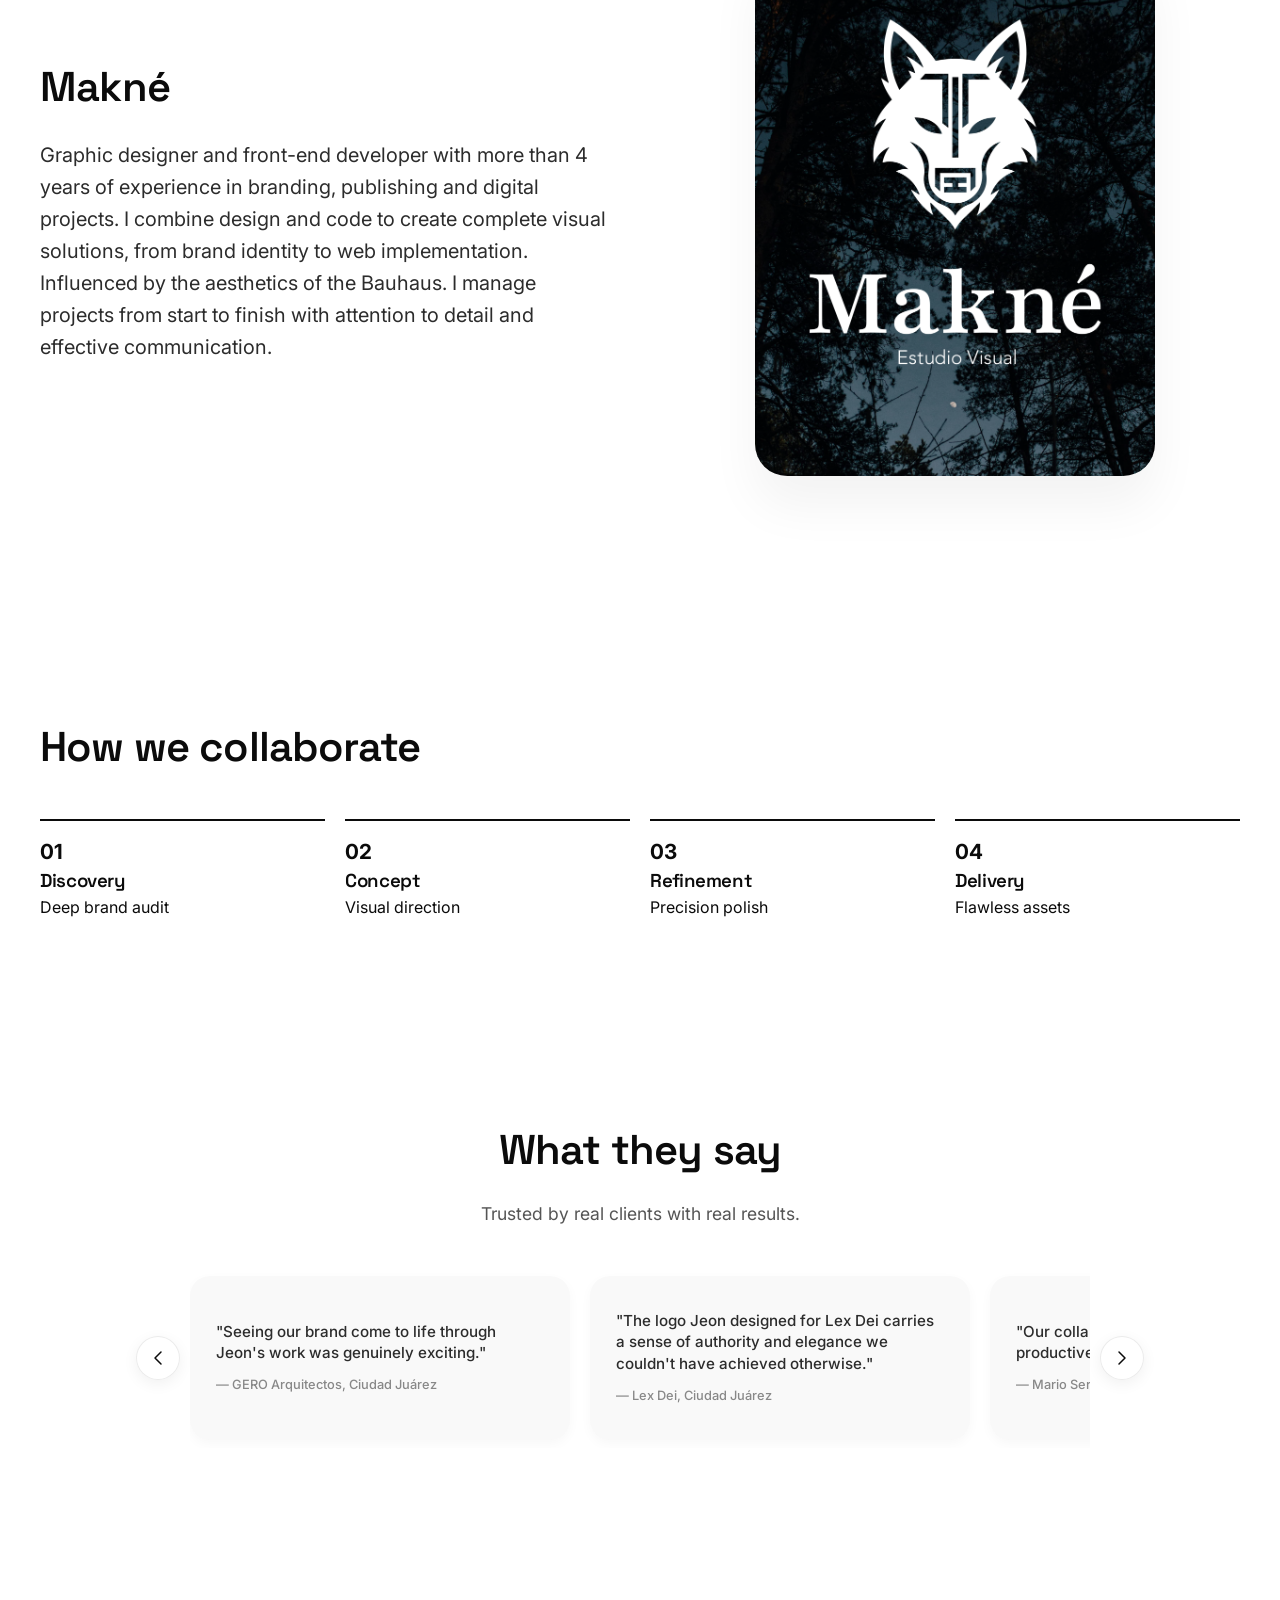
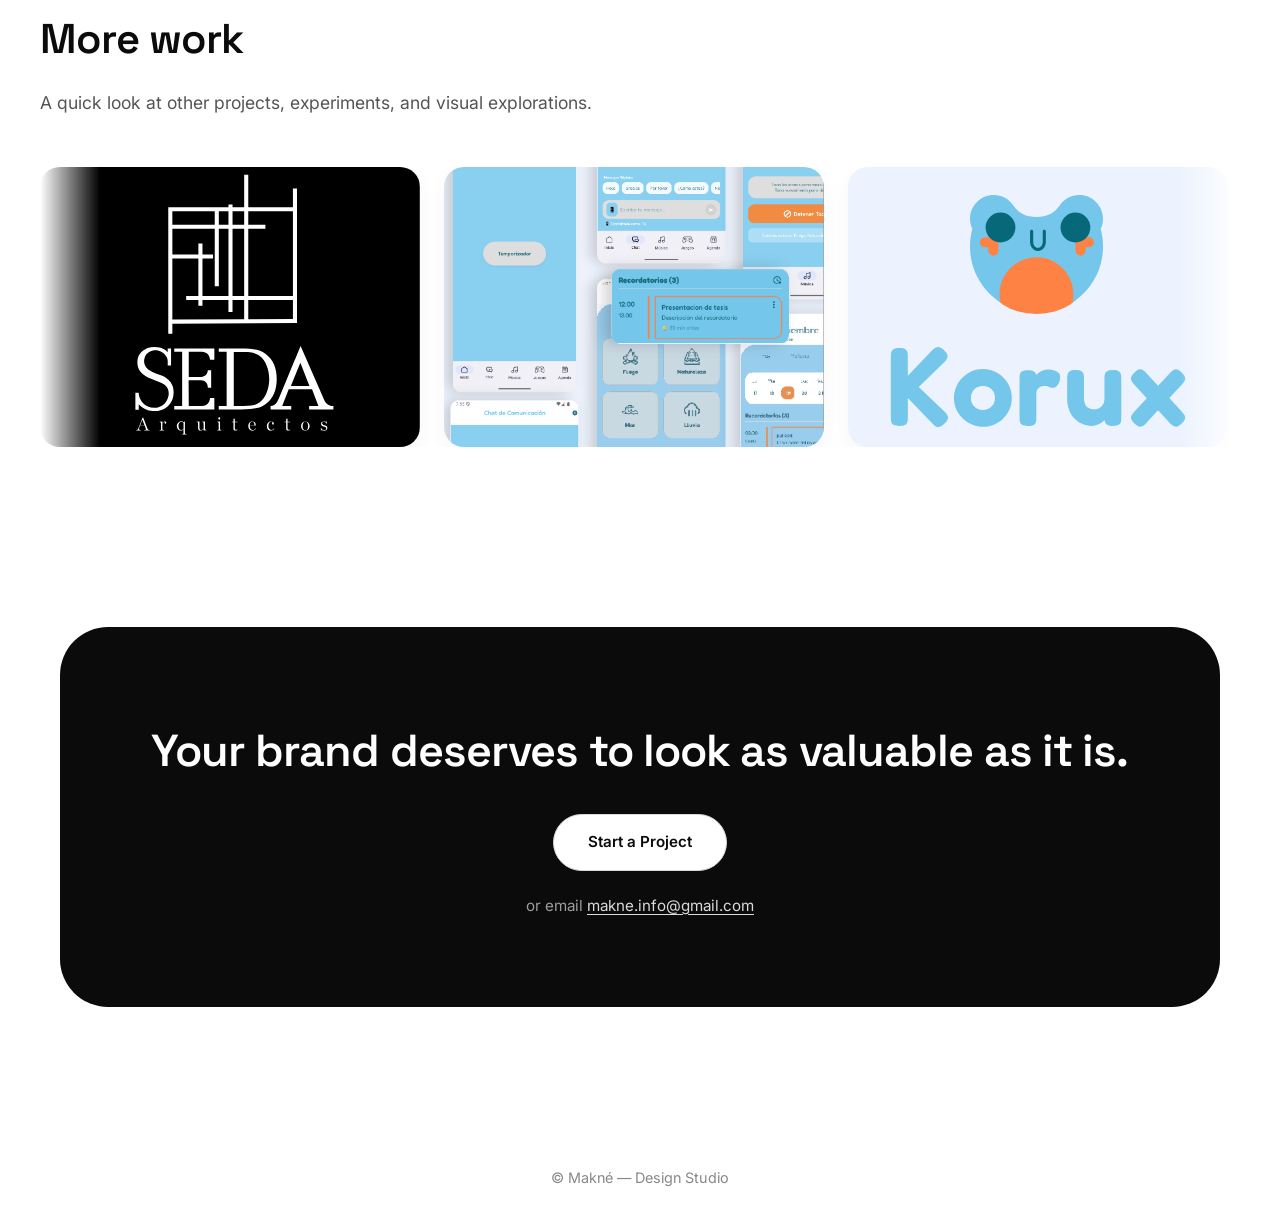
==== commit e428e6eb: "Save local changes before pull" ====
--- a/es/index.html
+++ b/es/index.html
@@ -42,27 +42,6 @@
 
   <link rel="stylesheet" href="../css/main.css">
 
-  <style>
-    .lang-toggle {
-      font-family: 'Inter', sans-serif;
-      font-size: 0.85rem;
-      font-weight: 600;
-      letter-spacing: 0.08em;
-      background: transparent;
-      border: 1px solid currentColor;
-      border-radius: 40px;
-      padding: 6px 14px;
-      cursor: pointer;
-      color: inherit;
-      line-height: 1;
-      transition: opacity 0.2s ease;
-      margin-left: 8px;
-      text-decoration: none;
-      display: inline-flex;
-      align-items: center;
-    }
-    .lang-toggle:hover { opacity: 0.7; }
-  </style>
 </head>
 <body>
 
--- a/css/main.css
+++ b/css/main.css
@@ -244,6 +244,45 @@
   color: #000000;
   transform: scale(1.03);
 }
+
+.lang-toggle,
+  .lang-toggle:link,
+  .lang-toggle:visited,
+  .lang-toggle:hover,
+  .lang-toggle:focus,
+  .lang-toggle:active {
+    font-family: 'Inter', sans-serif;
+    font-size: 0.85rem;
+    font-weight: 600;
+    letter-spacing: 0.08em;
+    background: transparent;
+    border: 1px solid currentColor;
+    border-radius: 40px;
+    padding: 6px 14px;
+    cursor: pointer;
+    color: inherit;
+    line-height: 1;
+    text-decoration: none !important;
+    margin-left: 8px;
+    display: inline-flex;
+    align-items: center;
+    justify-content: center;
+    transition: background 0.2s ease, color 0.2s ease, border-color 0.2s ease;
+  }
+
+  .lang-toggle::after,
+  .lang-toggle::before {
+    content: none !important;
+    display: none !important;
+  }
+
+  .lang-toggle:hover,
+  .lang-toggle:focus-visible {
+    background: #0b0b0b;
+    color: #fff;
+    border-color: #0b0b0b;
+    text-decoration: none !important;
+  }
 
 /* ==========================================
    HERO VISUAL
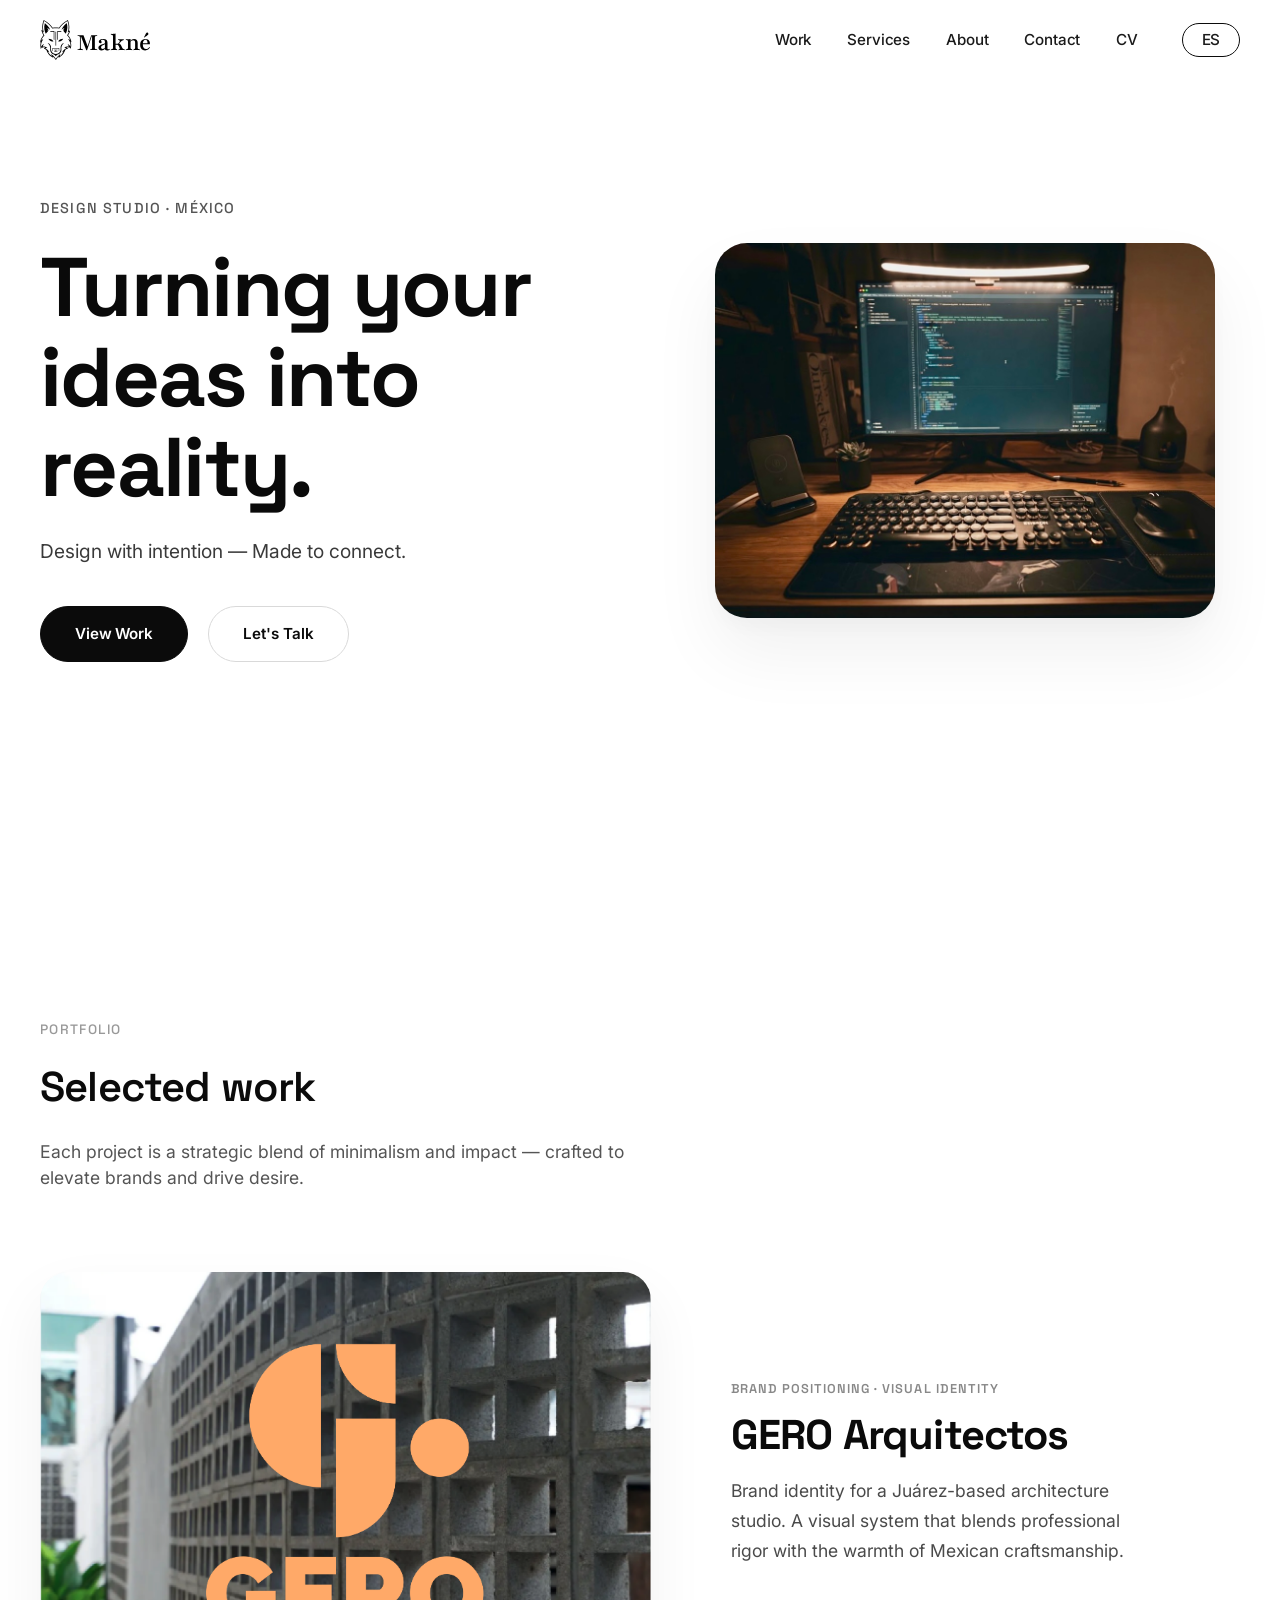
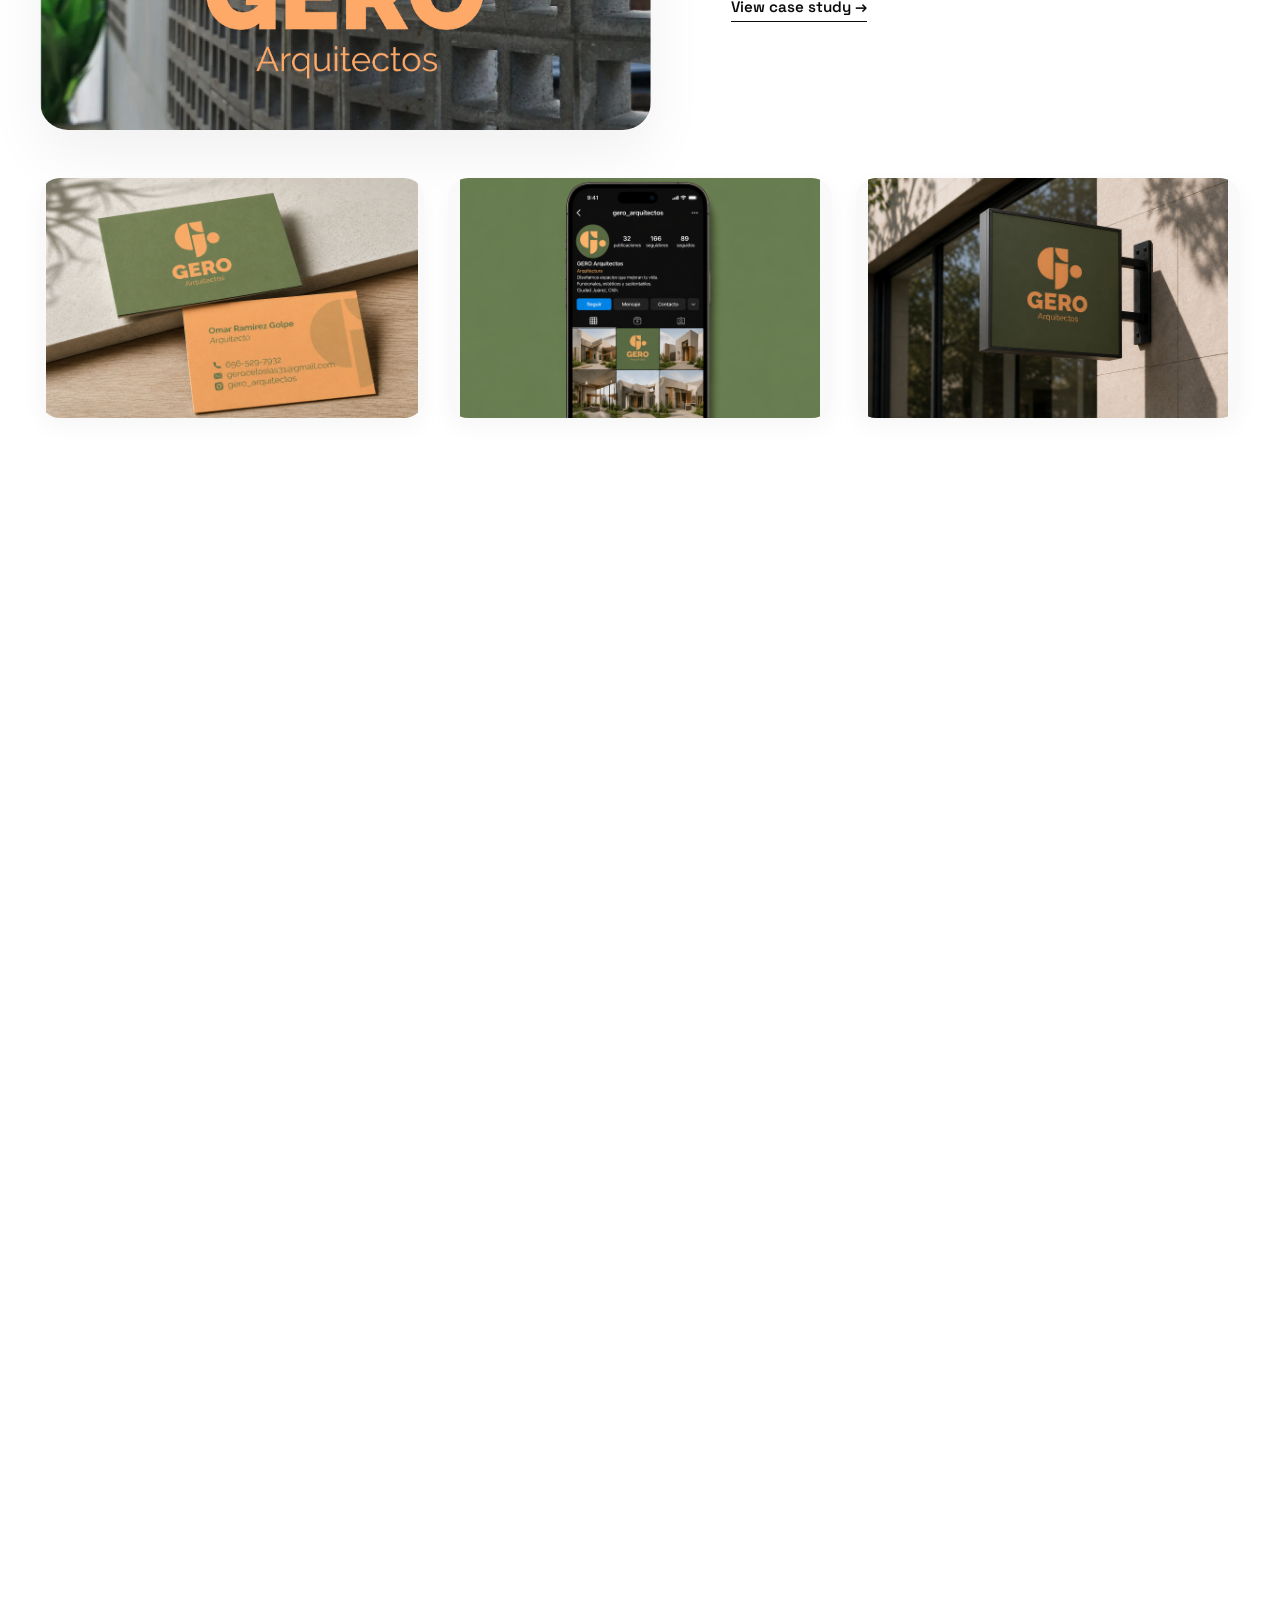
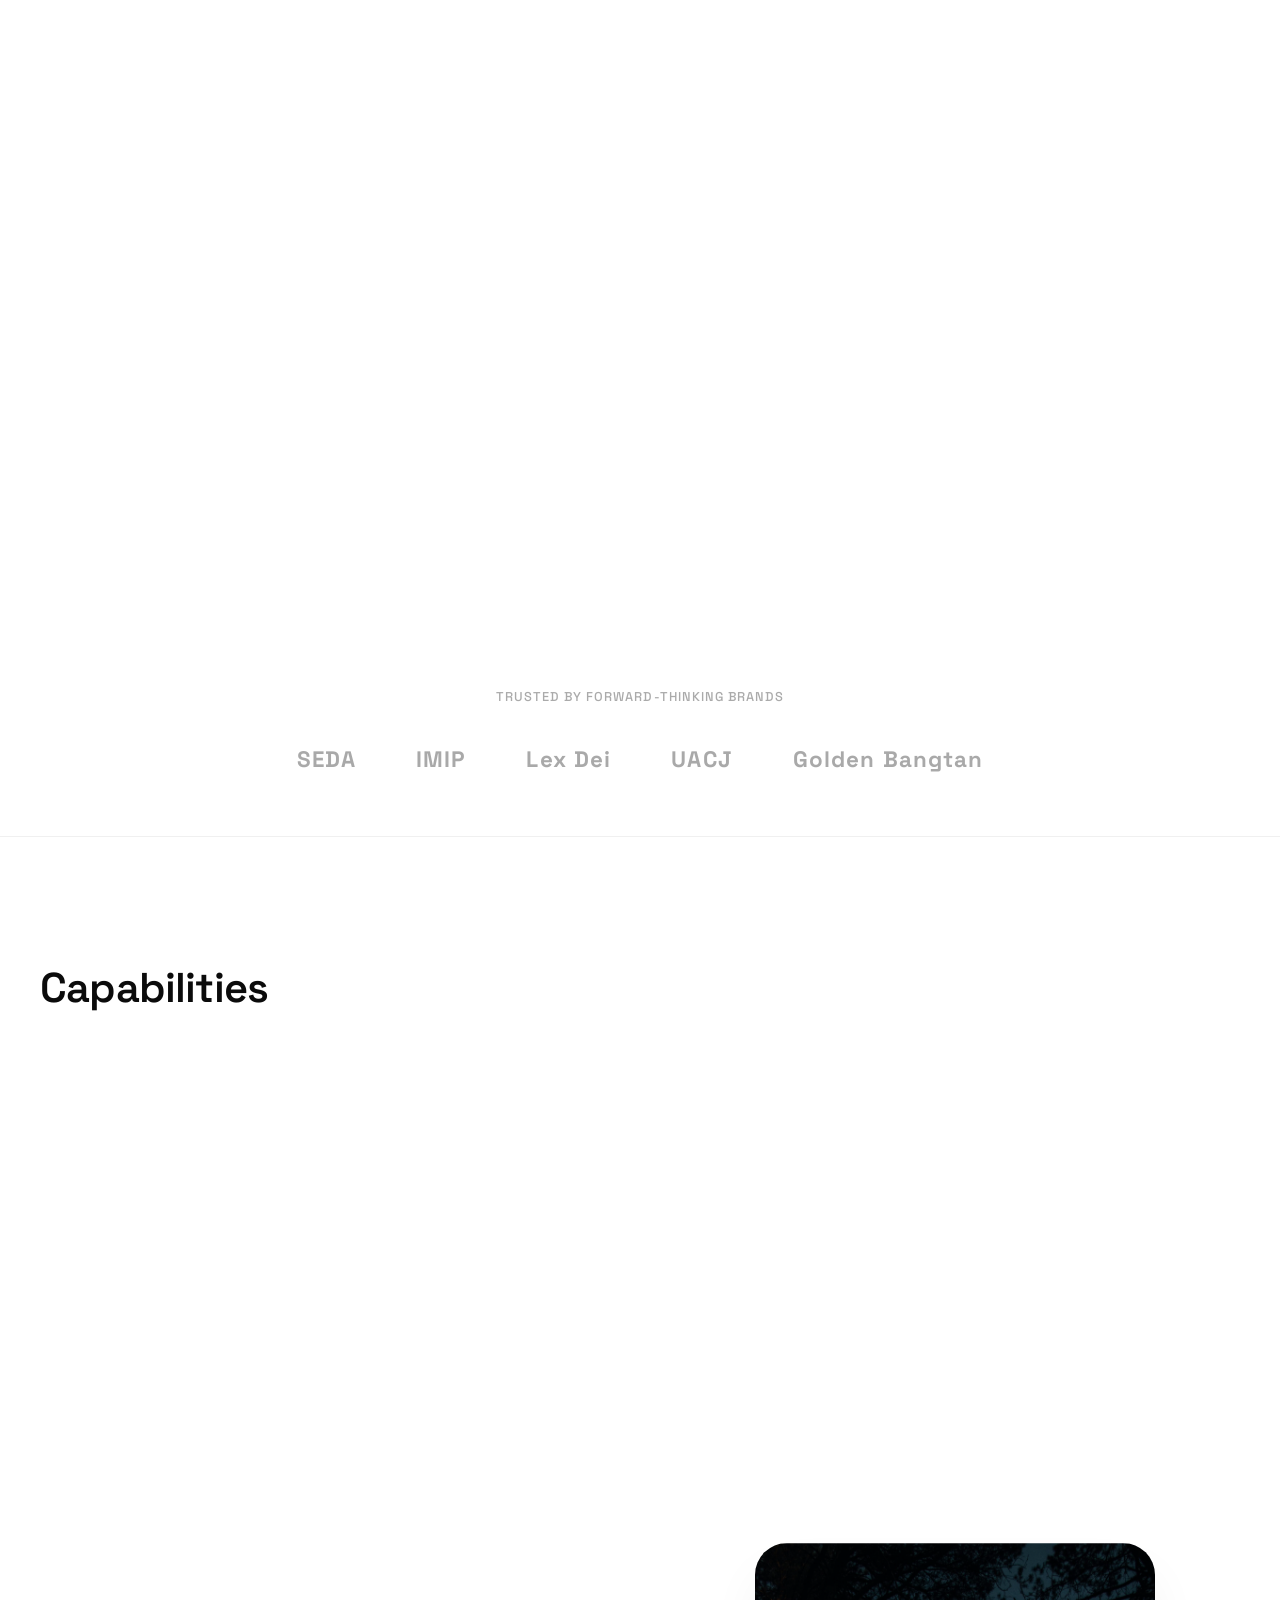
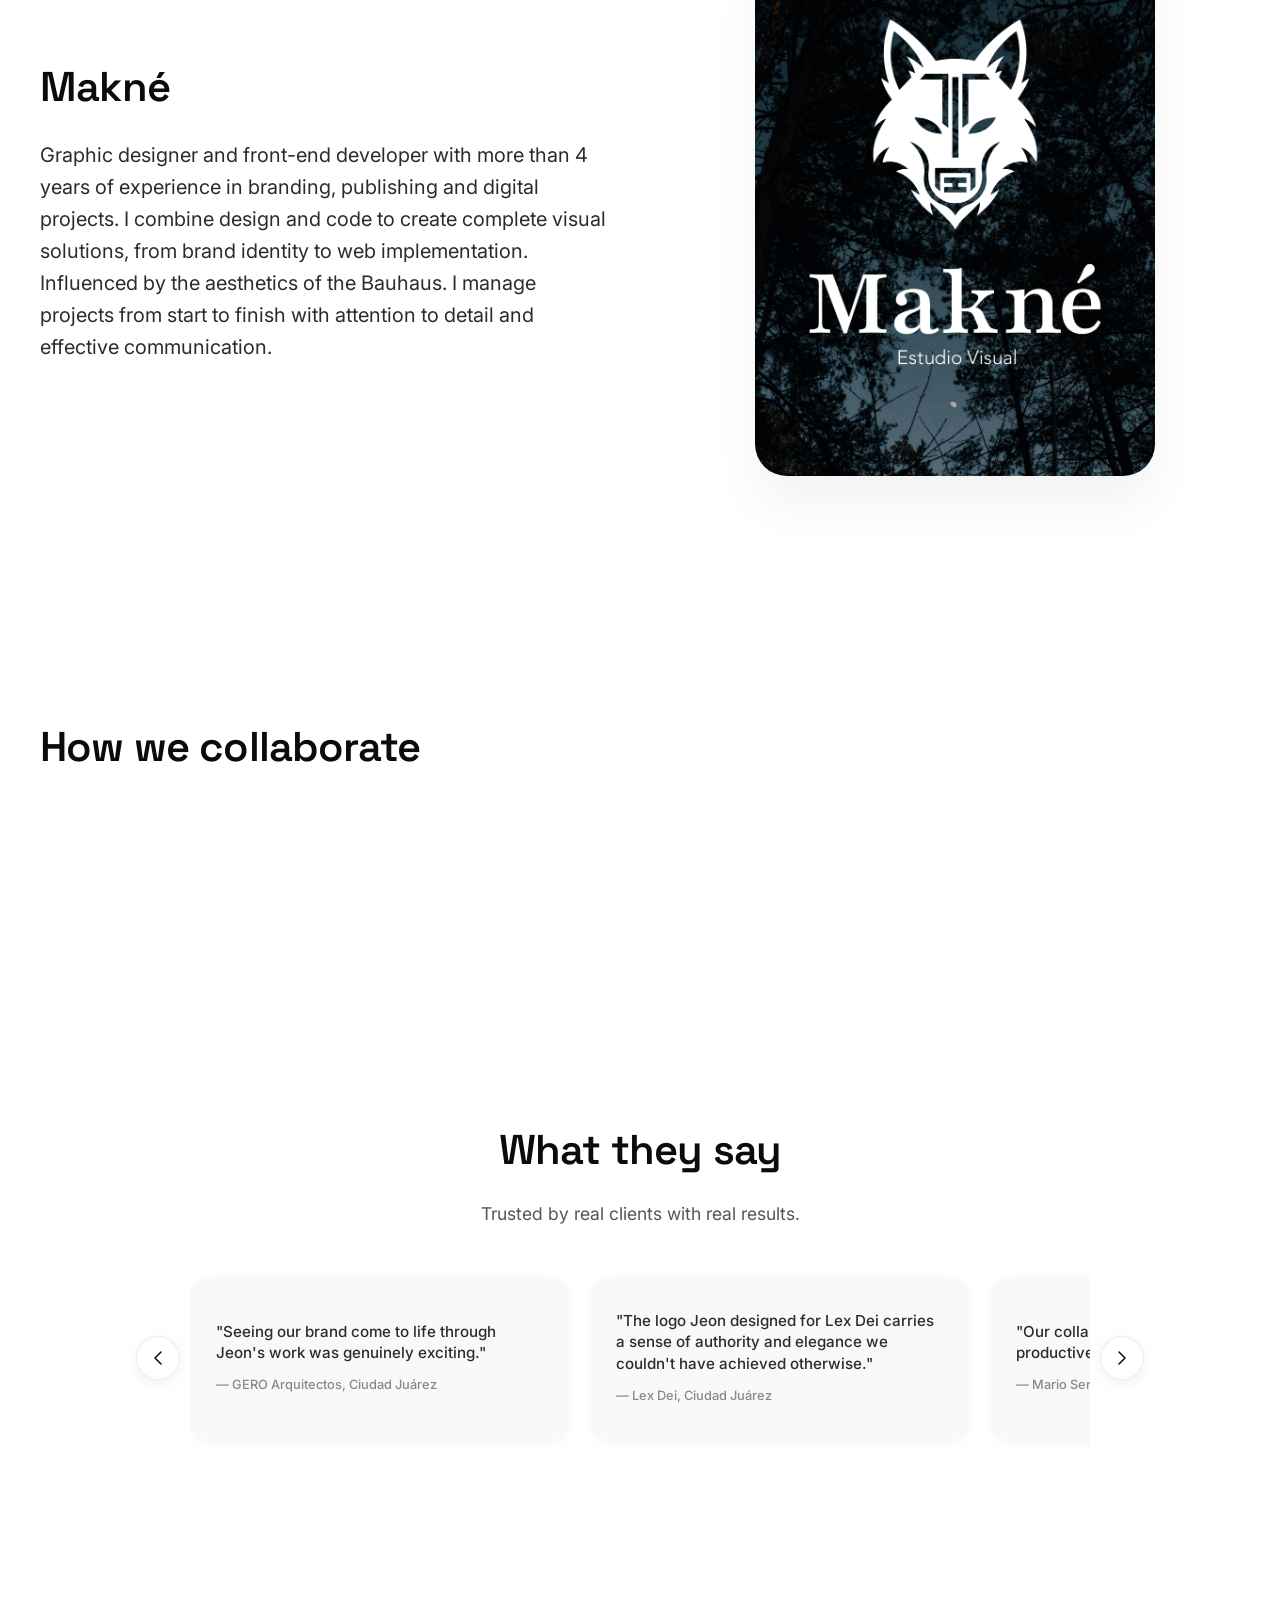
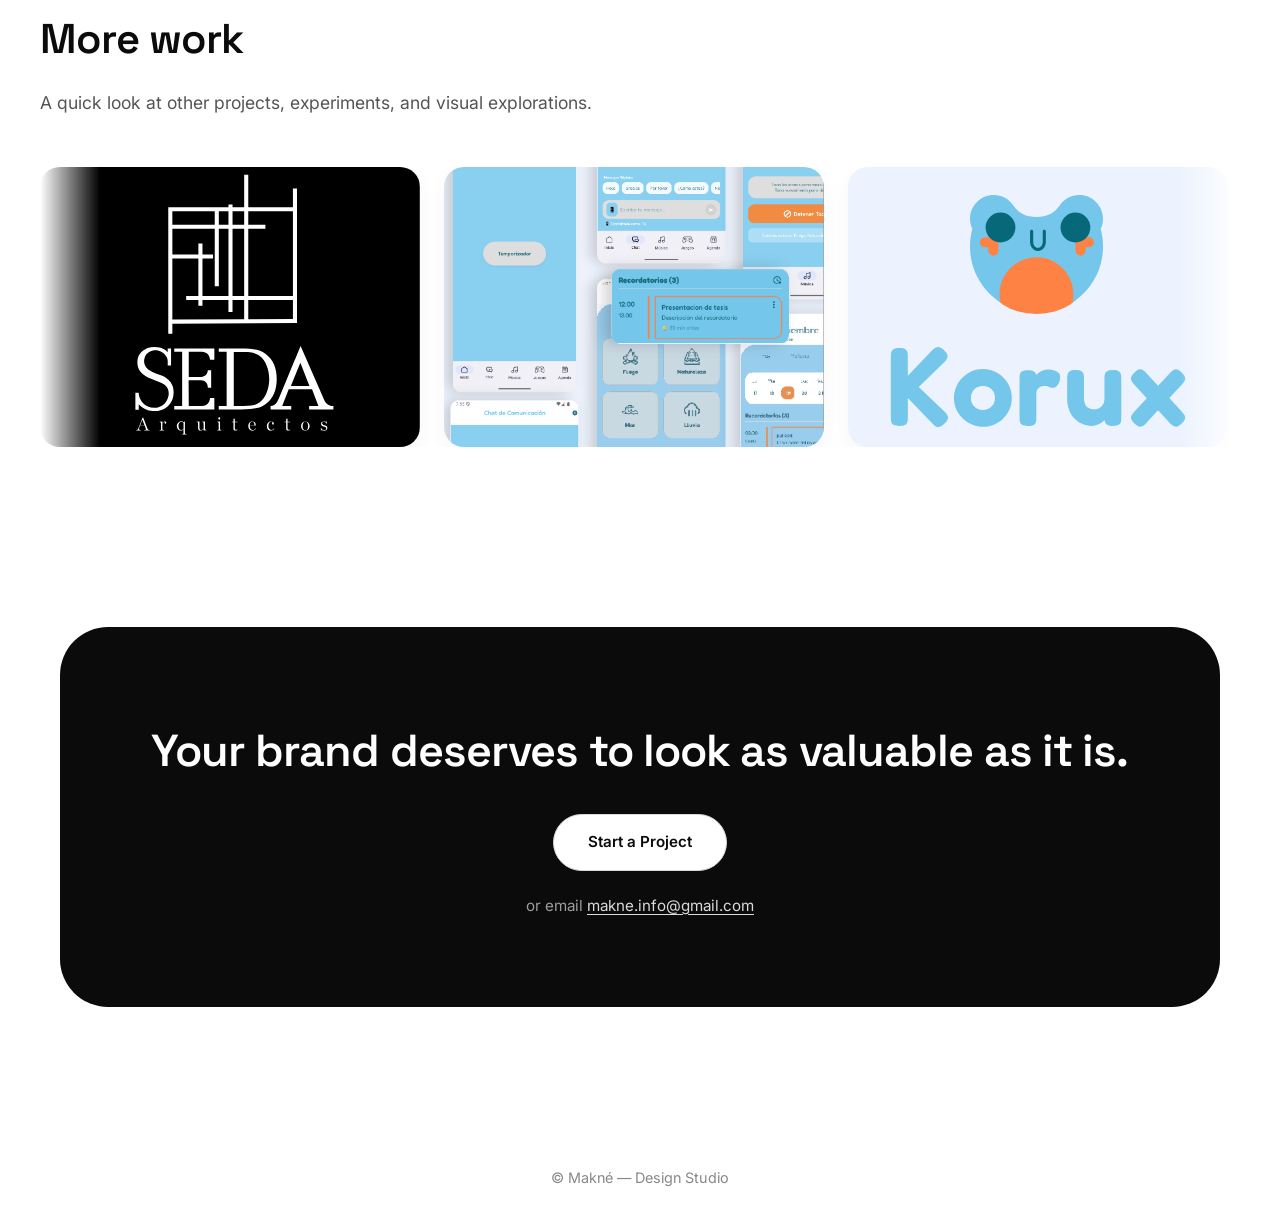
==== commit f9eda1b1: "save local changes before pull" ====
--- a/es/index.html
+++ b/es/index.html
@@ -57,7 +57,10 @@
         <a href="#about">Sobre mí</a>
         <a href="#contact">Contacto</a>
         <a href="cv.html">CV</a>
-        <a href="../" class="lang-toggle" data-lang-switch="en" aria-label="Switch to English">EN</a>
+        <a href="../" class="lang-toggle" data-lang-switch="en" aria-label="Cambiar a inglés">
+          <span class="lang-toggle__default">EN</span>
+          <span class="lang-toggle__hover">ES</span>
+        </a>
       </div>
     </div>
   </nav>
--- a/css/main.css
+++ b/css/main.css
@@ -245,44 +245,100 @@
   transform: scale(1.03);
 }
 
-.lang-toggle,
-  .lang-toggle:link,
-  .lang-toggle:visited,
-  .lang-toggle:hover,
-  .lang-toggle:focus,
-  .lang-toggle:active {
-    font-family: 'Inter', sans-serif;
-    font-size: 0.85rem;
-    font-weight: 600;
-    letter-spacing: 0.08em;
-    background: transparent;
-    border: 1px solid currentColor;
-    border-radius: 40px;
-    padding: 6px 14px;
-    cursor: pointer;
-    color: inherit;
-    line-height: 1;
-    text-decoration: none !important;
-    margin-left: 8px;
-    display: inline-flex;
-    align-items: center;
-    justify-content: center;
-    transition: background 0.2s ease, color 0.2s ease, border-color 0.2s ease;
-  }
-
-  .lang-toggle::after,
-  .lang-toggle::before {
-    content: none !important;
-    display: none !important;
-  }
-
-  .lang-toggle:hover,
-  .lang-toggle:focus-visible {
-    background: #0b0b0b;
-    color: #fff;
-    border-color: #0b0b0b;
-    text-decoration: none !important;
-  }
+.lang-toggle {
+  position: relative;
+  display: inline-flex;
+  align-items: center;
+  justify-content: center;
+  min-width: 58px;
+  height: 34px;
+  padding: 0 16px;
+  border: 1px solid #0b0b0b;
+  border-radius: 999px;
+  font-family: 'Inter', sans-serif;
+  font-size: 0.8rem;
+  font-weight: 600;
+  letter-spacing: 0.08em;
+  line-height: 1;
+  color: #0b0b0b;
+  background: transparent;
+  text-decoration: none !important;
+  cursor: pointer;
+  margin-left: 8px;
+  box-sizing: border-box;
+  transition: background 0.25s ease, color 0.25s ease, border-color 0.25s ease;
+}
+
+/* Mata la rayita que viene de .nav-links a::after */
+.nav-links a.lang-toggle::after,
+.nav-links a.lang-toggle::before {
+  content: none !important;
+  display: none !important;
+}
+
+.nav-links a.lang-toggle,
+.nav-links a.lang-toggle:link,
+.nav-links a.lang-toggle:visited,
+.nav-links a.lang-toggle:focus,
+.nav-links a.lang-toggle:active {
+  text-decoration: none !important;
+  border-bottom: 1px solid #0b0b0b !important;
+}
+
+/* Los dos textos, superpuestos y centrados */
+.lang-toggle__default,
+.lang-toggle__hover {
+  position: absolute;
+  top: 50%;
+  left: 50%;
+  transform: translate(-50%, -50%);
+  transition: opacity 0.2s ease;
+  line-height: 1;
+  white-space: nowrap;
+  pointer-events: none;
+}
+
+.lang-toggle__hover {
+  opacity: 0;
+}
+
+/* Hover / focus: relleno negro, texto blanco y cambio de texto */
+.lang-toggle:hover,
+.lang-toggle:focus-visible {
+  background: #0b0b0b;
+  color: #ffffff;
+  border-color: #0b0b0b;
+}
+
+.lang-toggle:hover .lang-toggle__default,
+.lang-toggle:focus-visible .lang-toggle__default {
+  opacity: 0;
+}
+
+.lang-toggle:hover .lang-toggle__hover,
+.lang-toggle:focus-visible .lang-toggle__hover {
+  opacity: 1;
+}
+
+/* Elimina por completo el pseudo-elemento que hace la rayita */
+.nav-links a.lang-toggle::after,
+.nav-links a.lang-toggle::before {
+  content: none !important;
+  display: none !important;
+  background: transparent !important;
+  height: 0 !important;
+  width: 0 !important;
+  transform: none !important;
+}
+
+/* Hover: relleno negro + texto blanco */
+.lang-toggle:hover,
+.lang-toggle:focus-visible {
+  background: #0b0b0b !important;
+  color: #ffffff !important;
+  border-color: #0b0b0b !important;
+  text-decoration: none !important;
+}
 
 /* ==========================================
    HERO VISUAL
@@ -1545,6 +1601,7 @@
   .footer {
     padding: 30px 0;
     font-size: 0.8rem;
+  }
 }
 
 @media (max-width: 768px) {
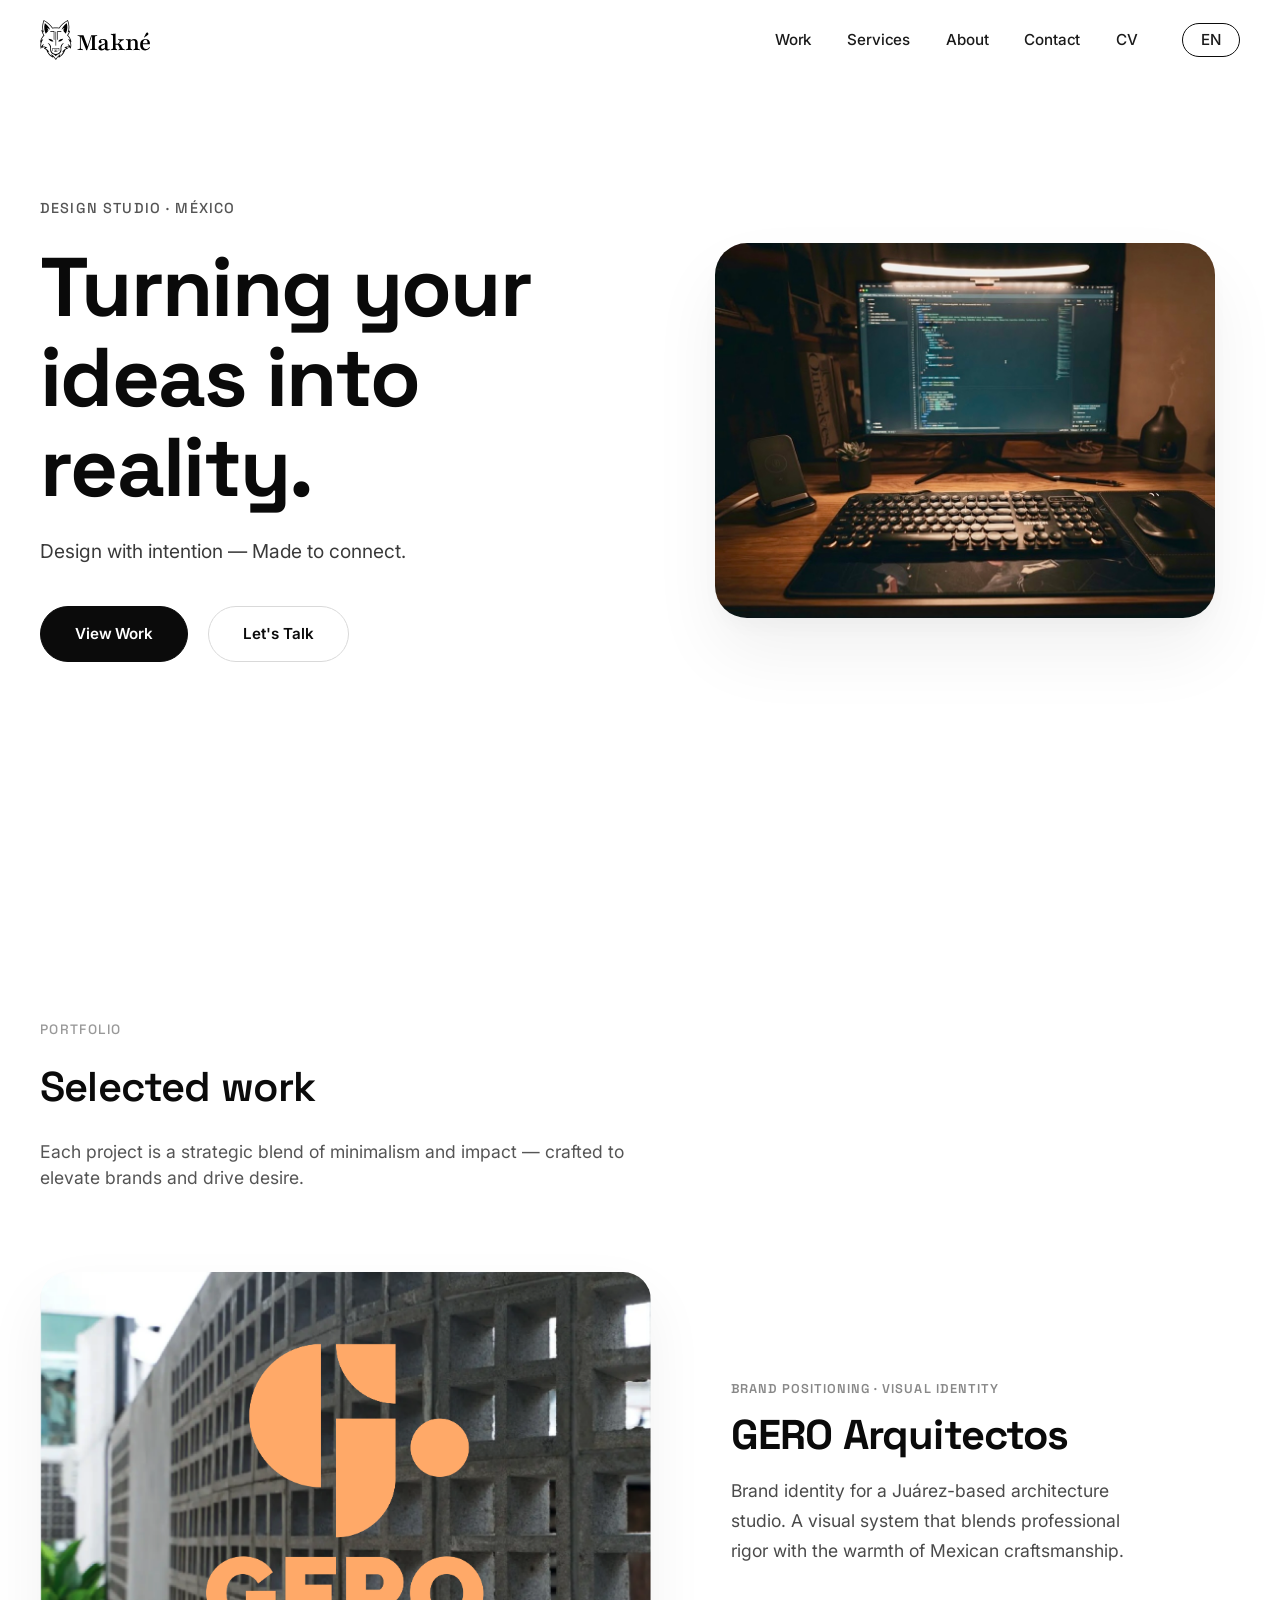
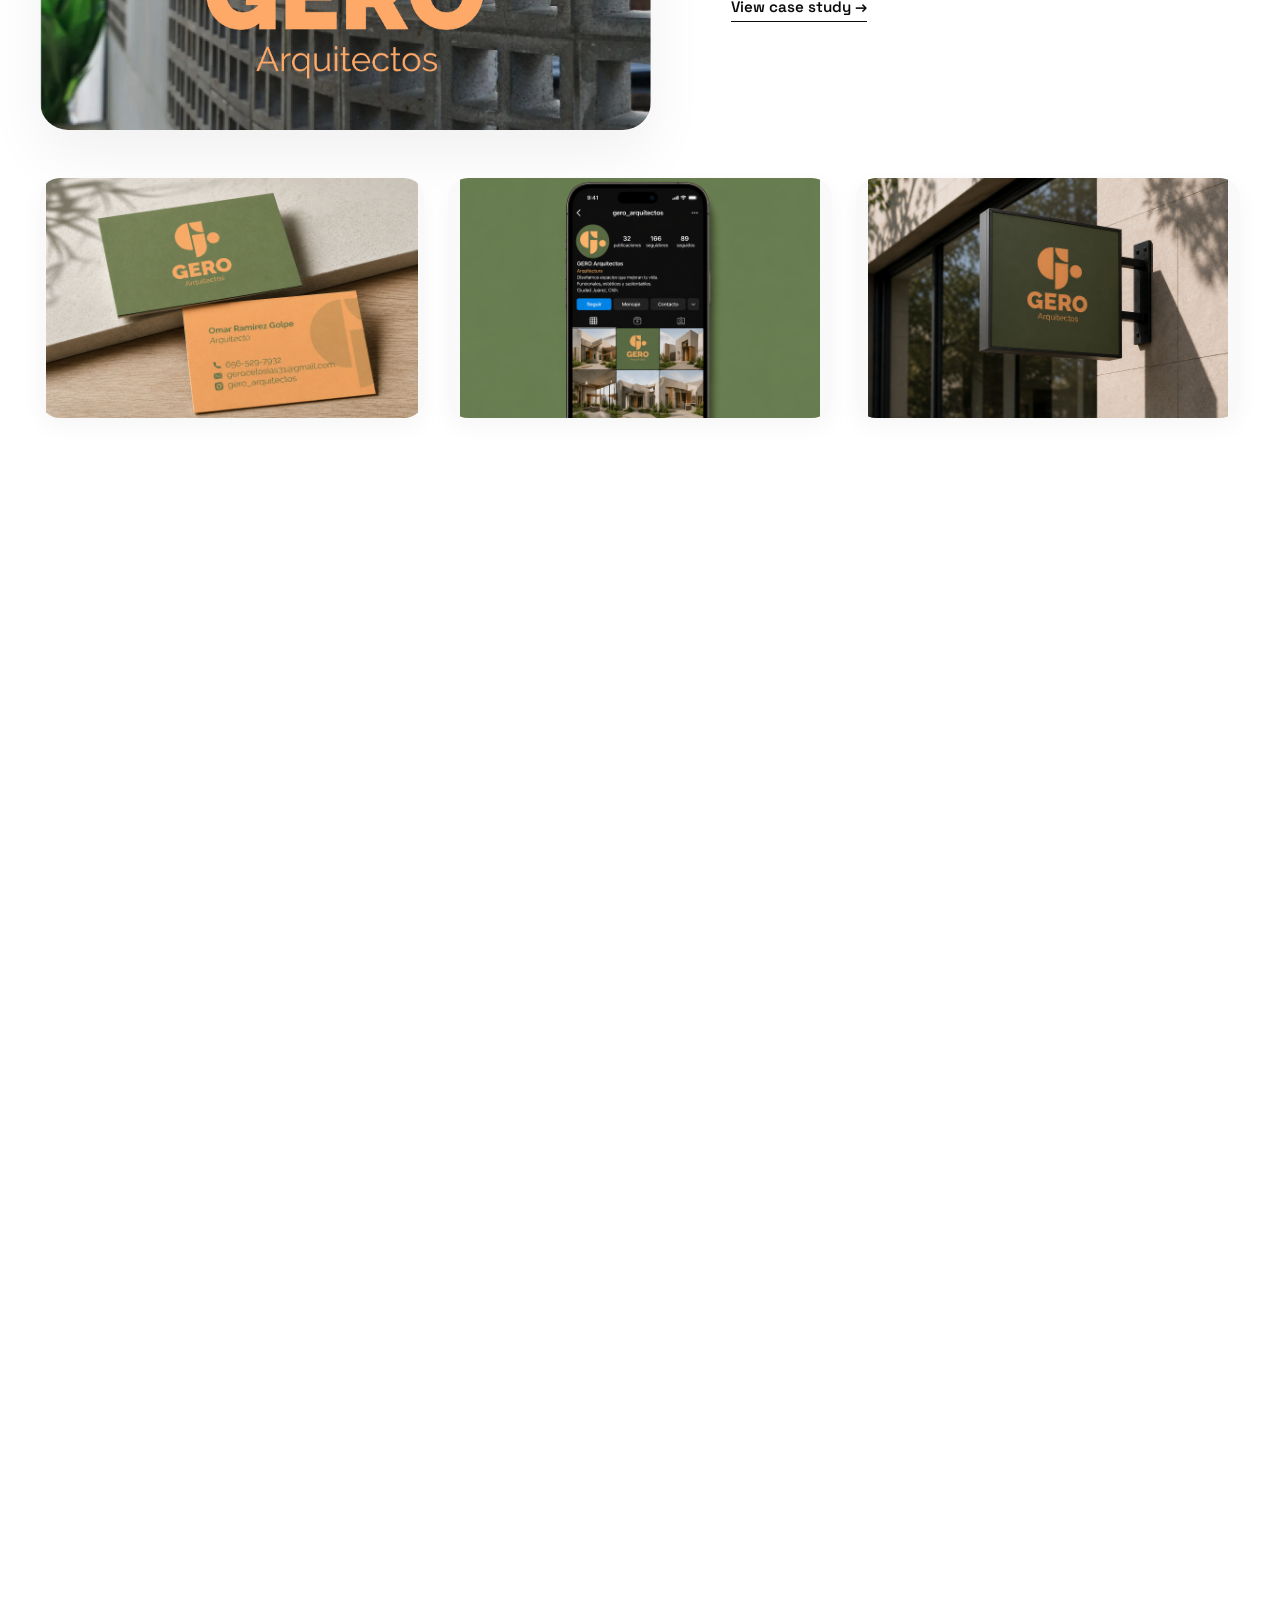
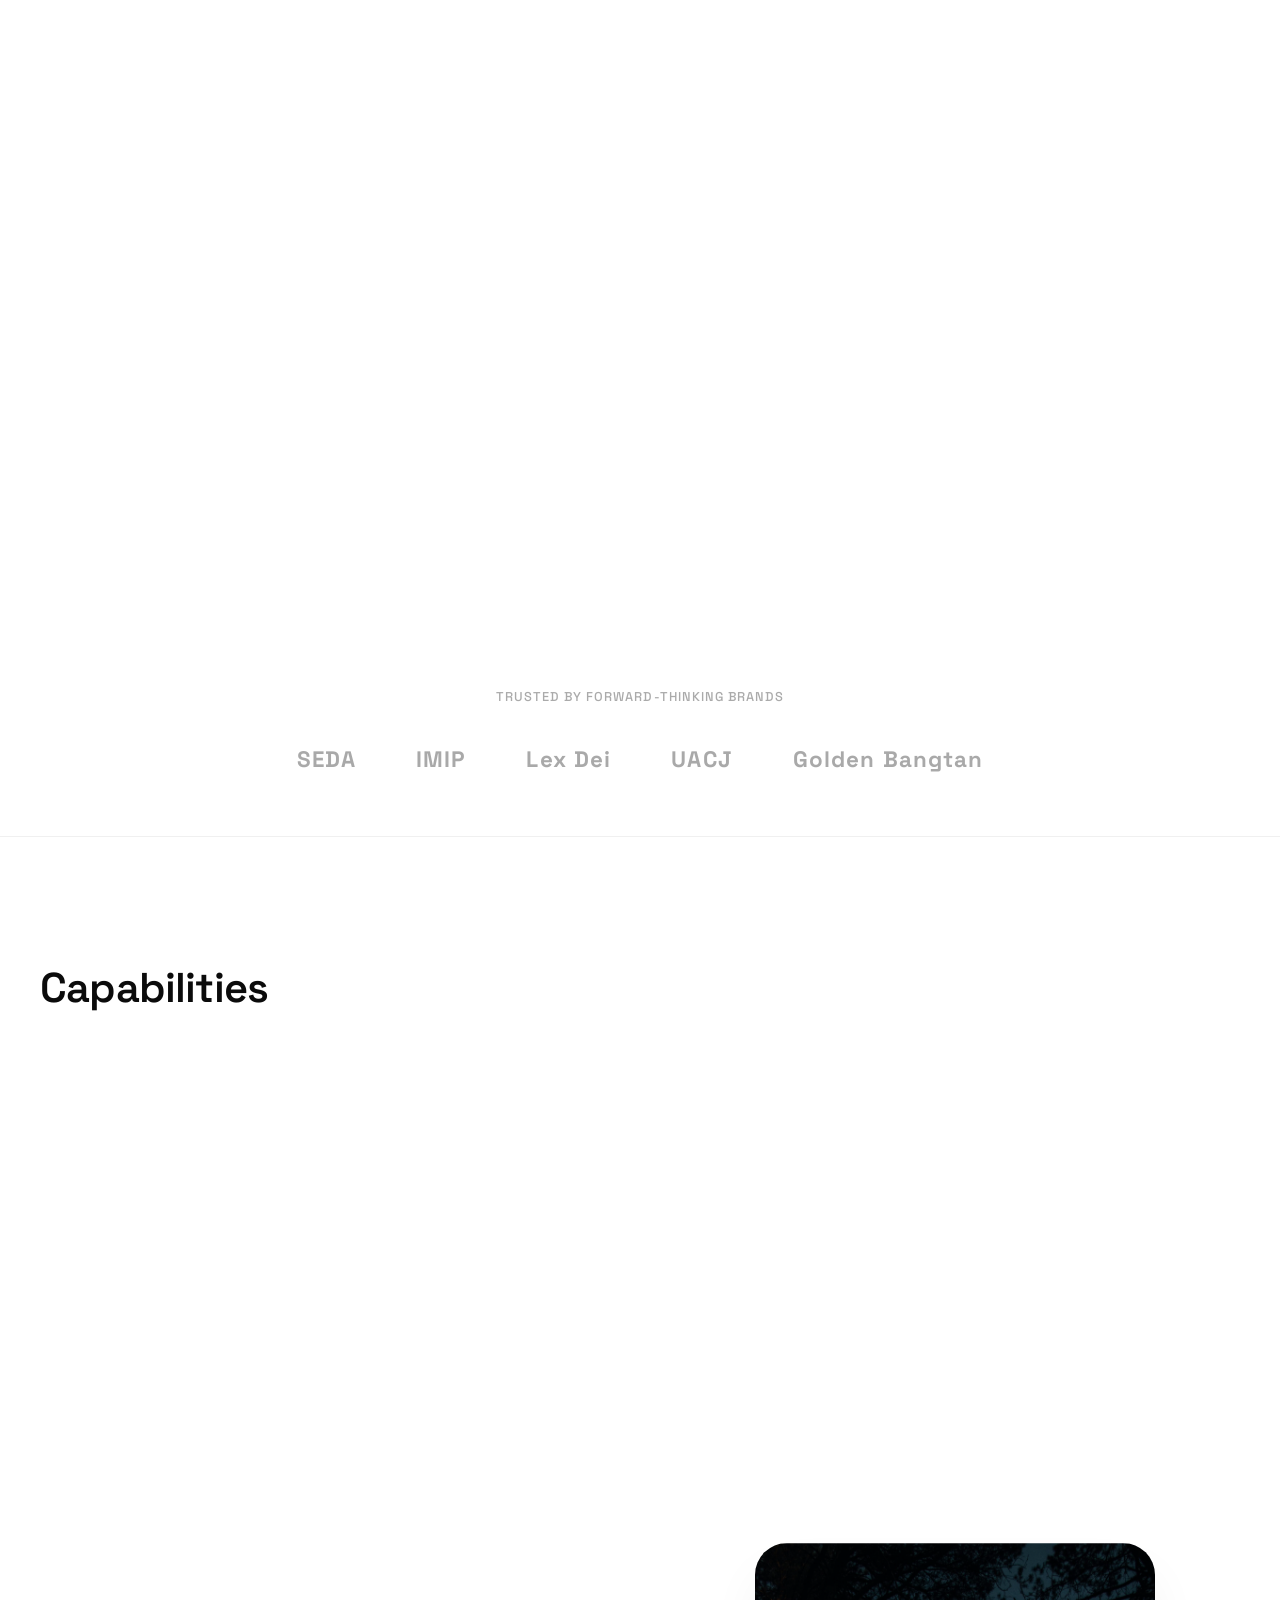
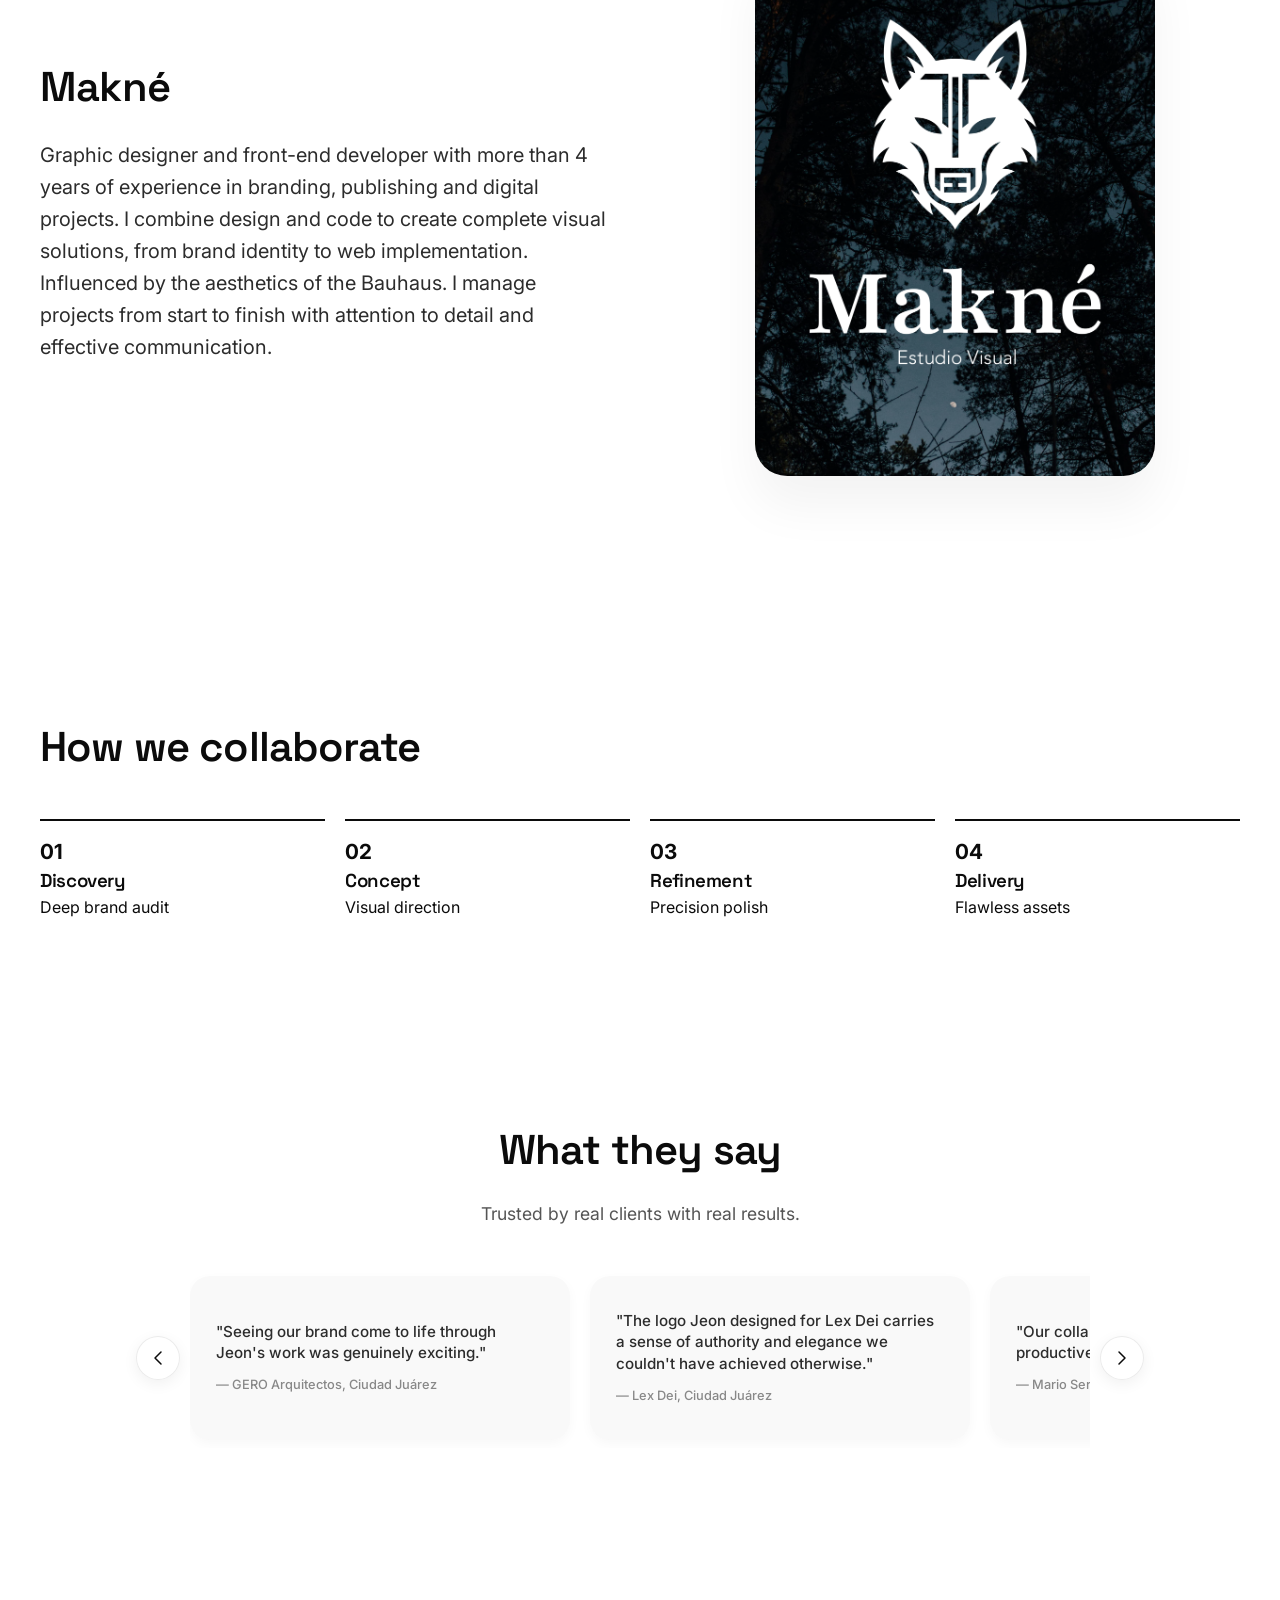
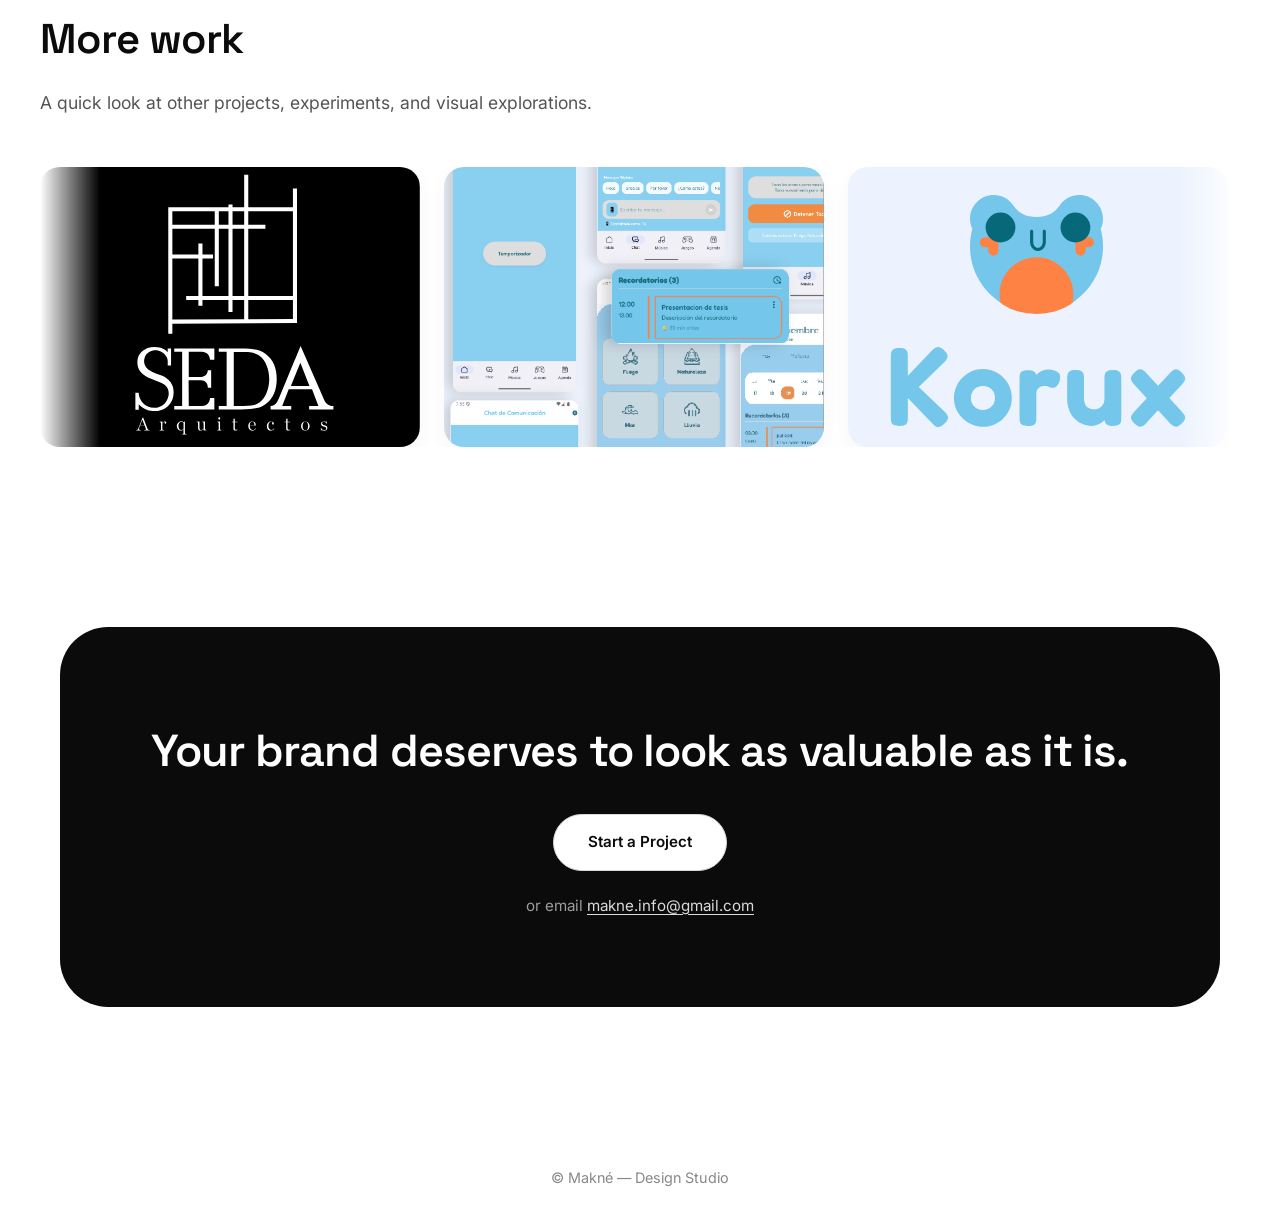
==== commit f153c642: "save local changes before pull" ====
--- a/es/index.html
+++ b/es/index.html
@@ -58,8 +58,8 @@
         <a href="#contact">Contacto</a>
         <a href="cv.html">CV</a>
         <a href="../" class="lang-toggle" data-lang-switch="en" aria-label="Cambiar a inglés">
-          <span class="lang-toggle__default">EN</span>
-          <span class="lang-toggle__hover">ES</span>
+          <span class="lang-toggle__default">ES</span>
+          <span class="lang-toggle__hover">EN</span>
         </a>
       </div>
     </div>
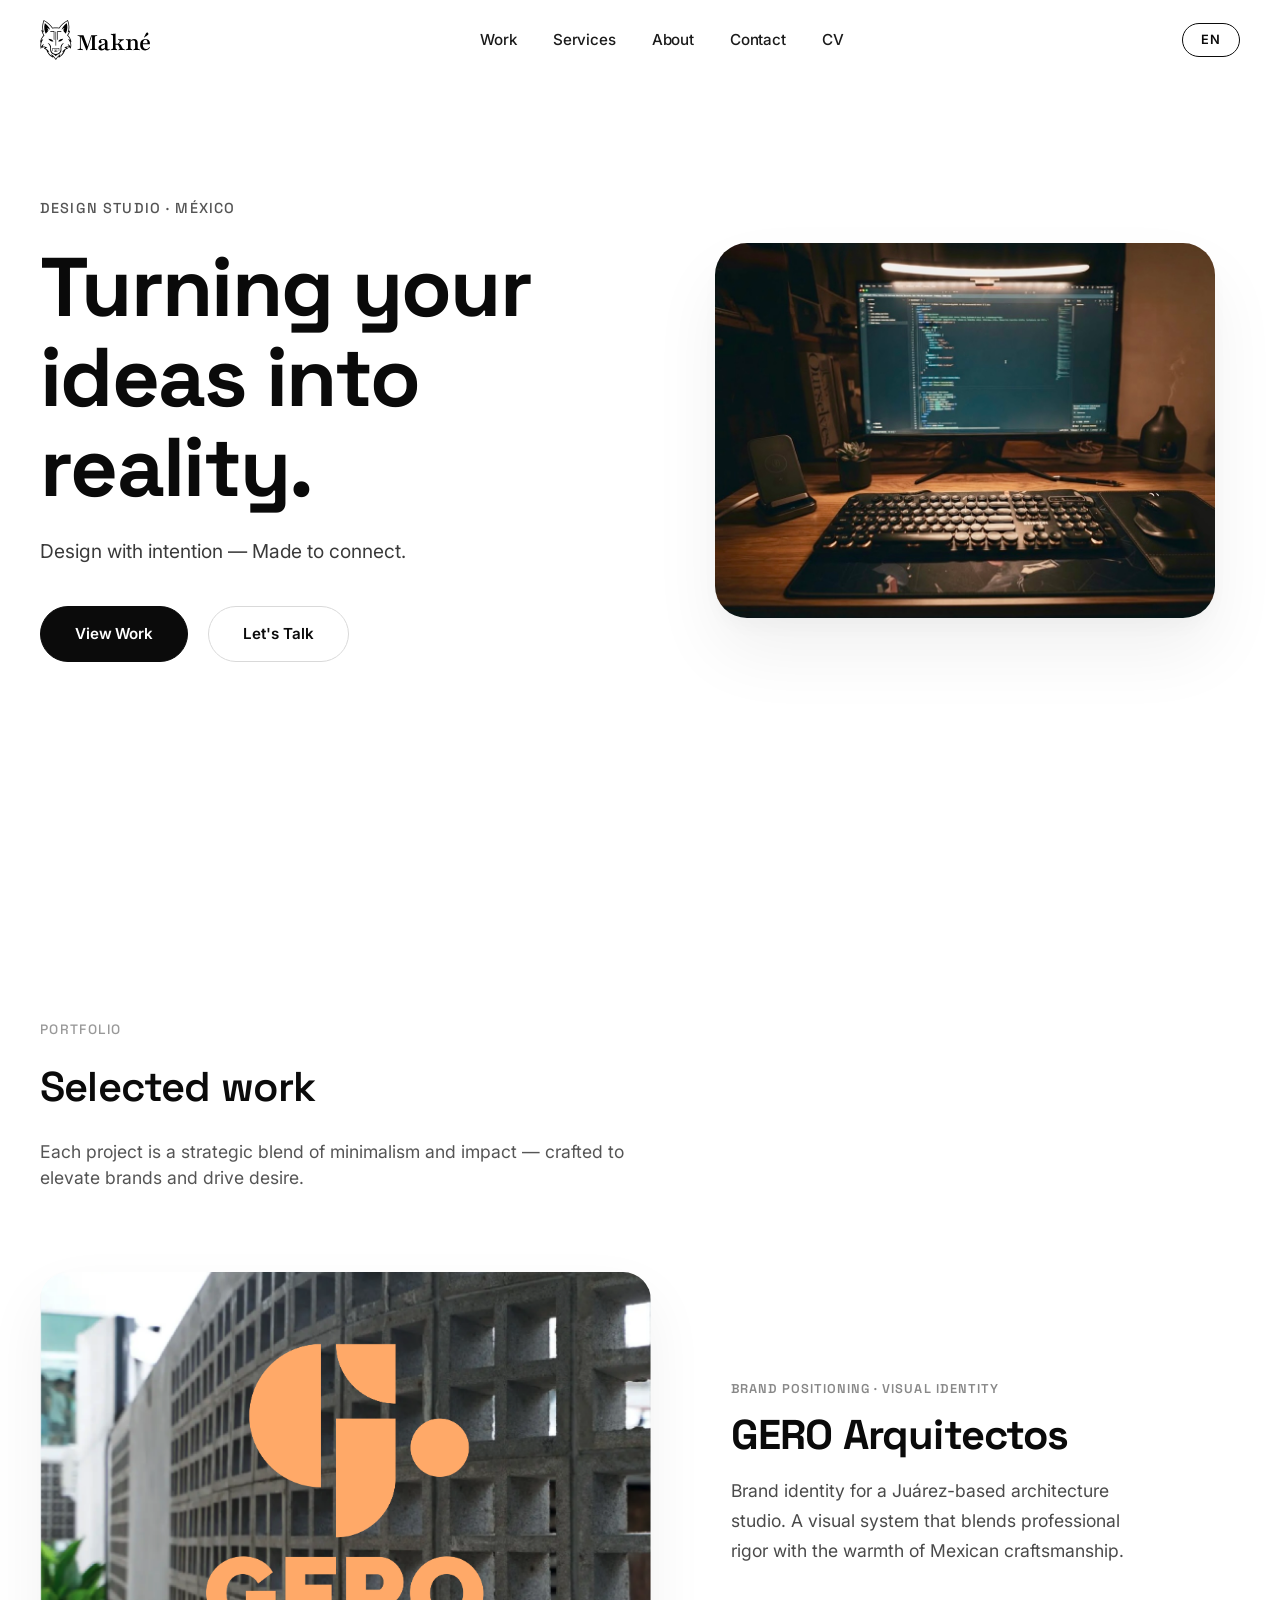
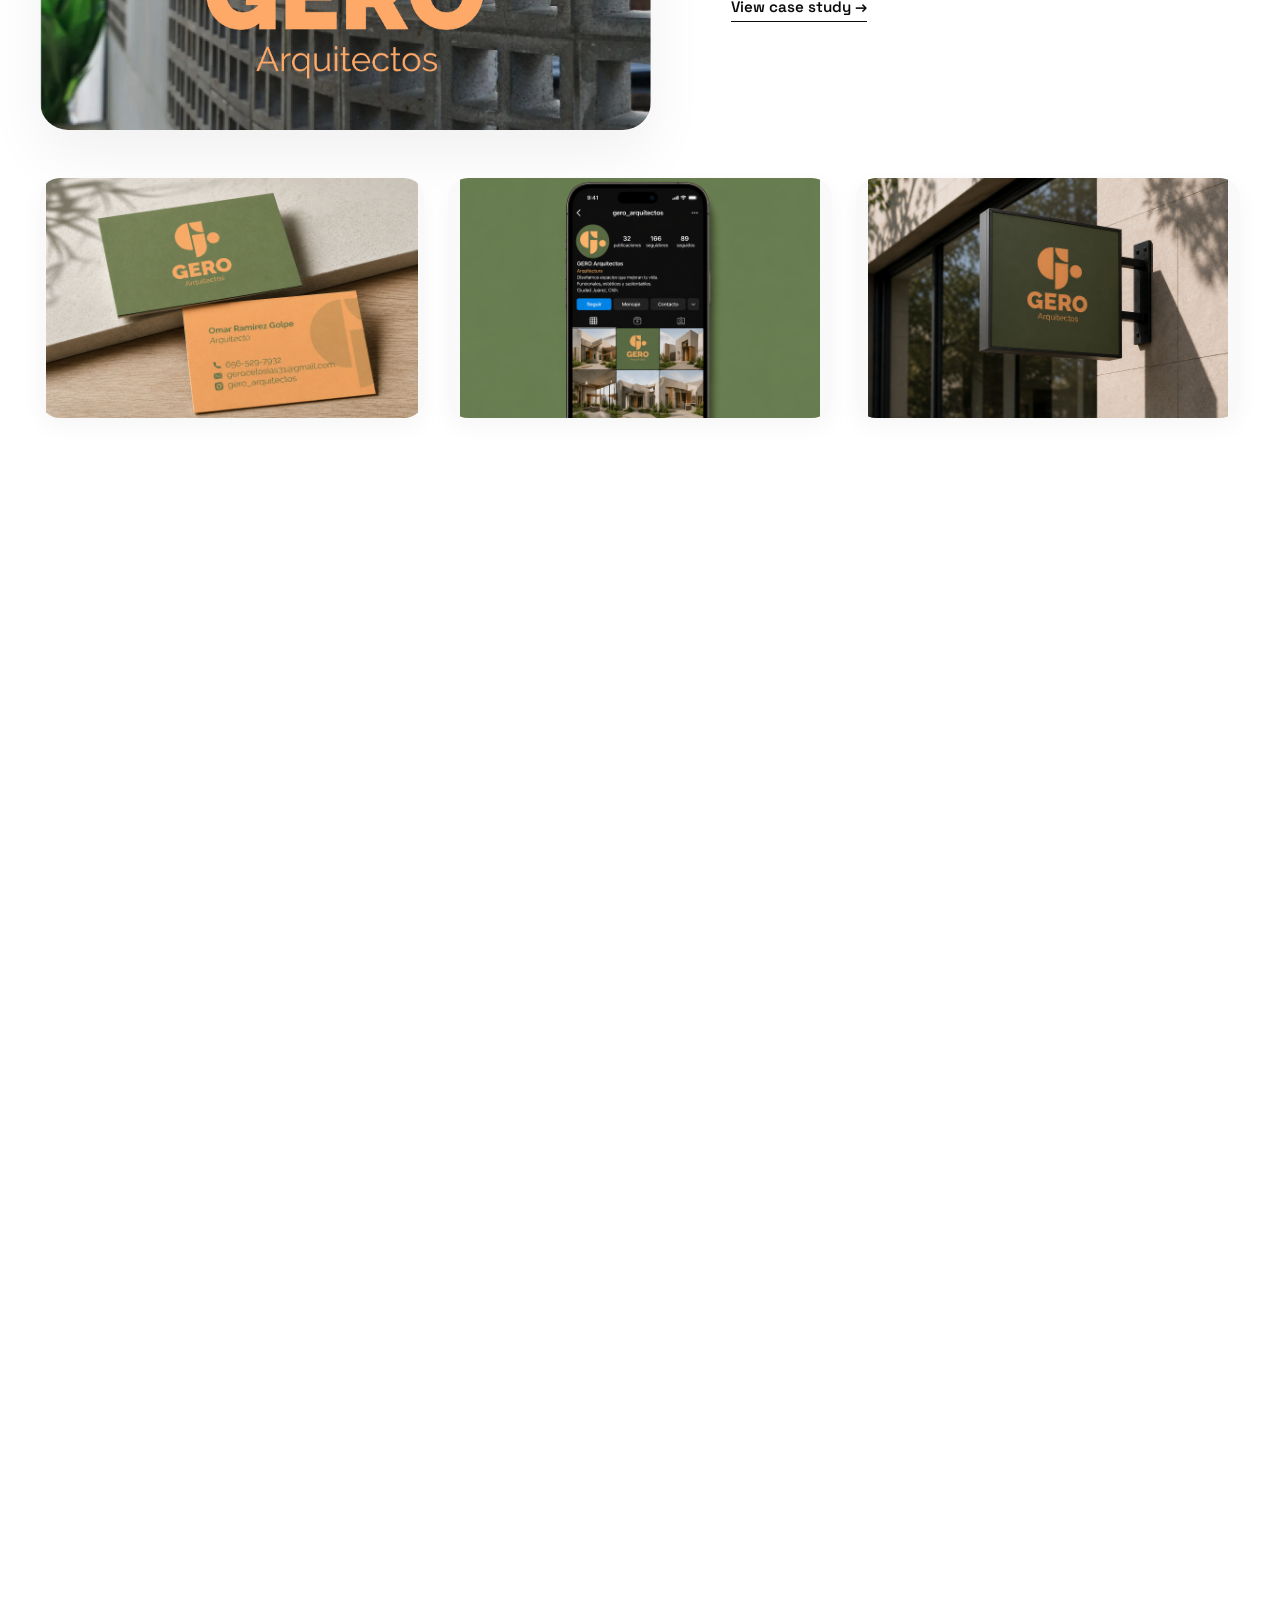
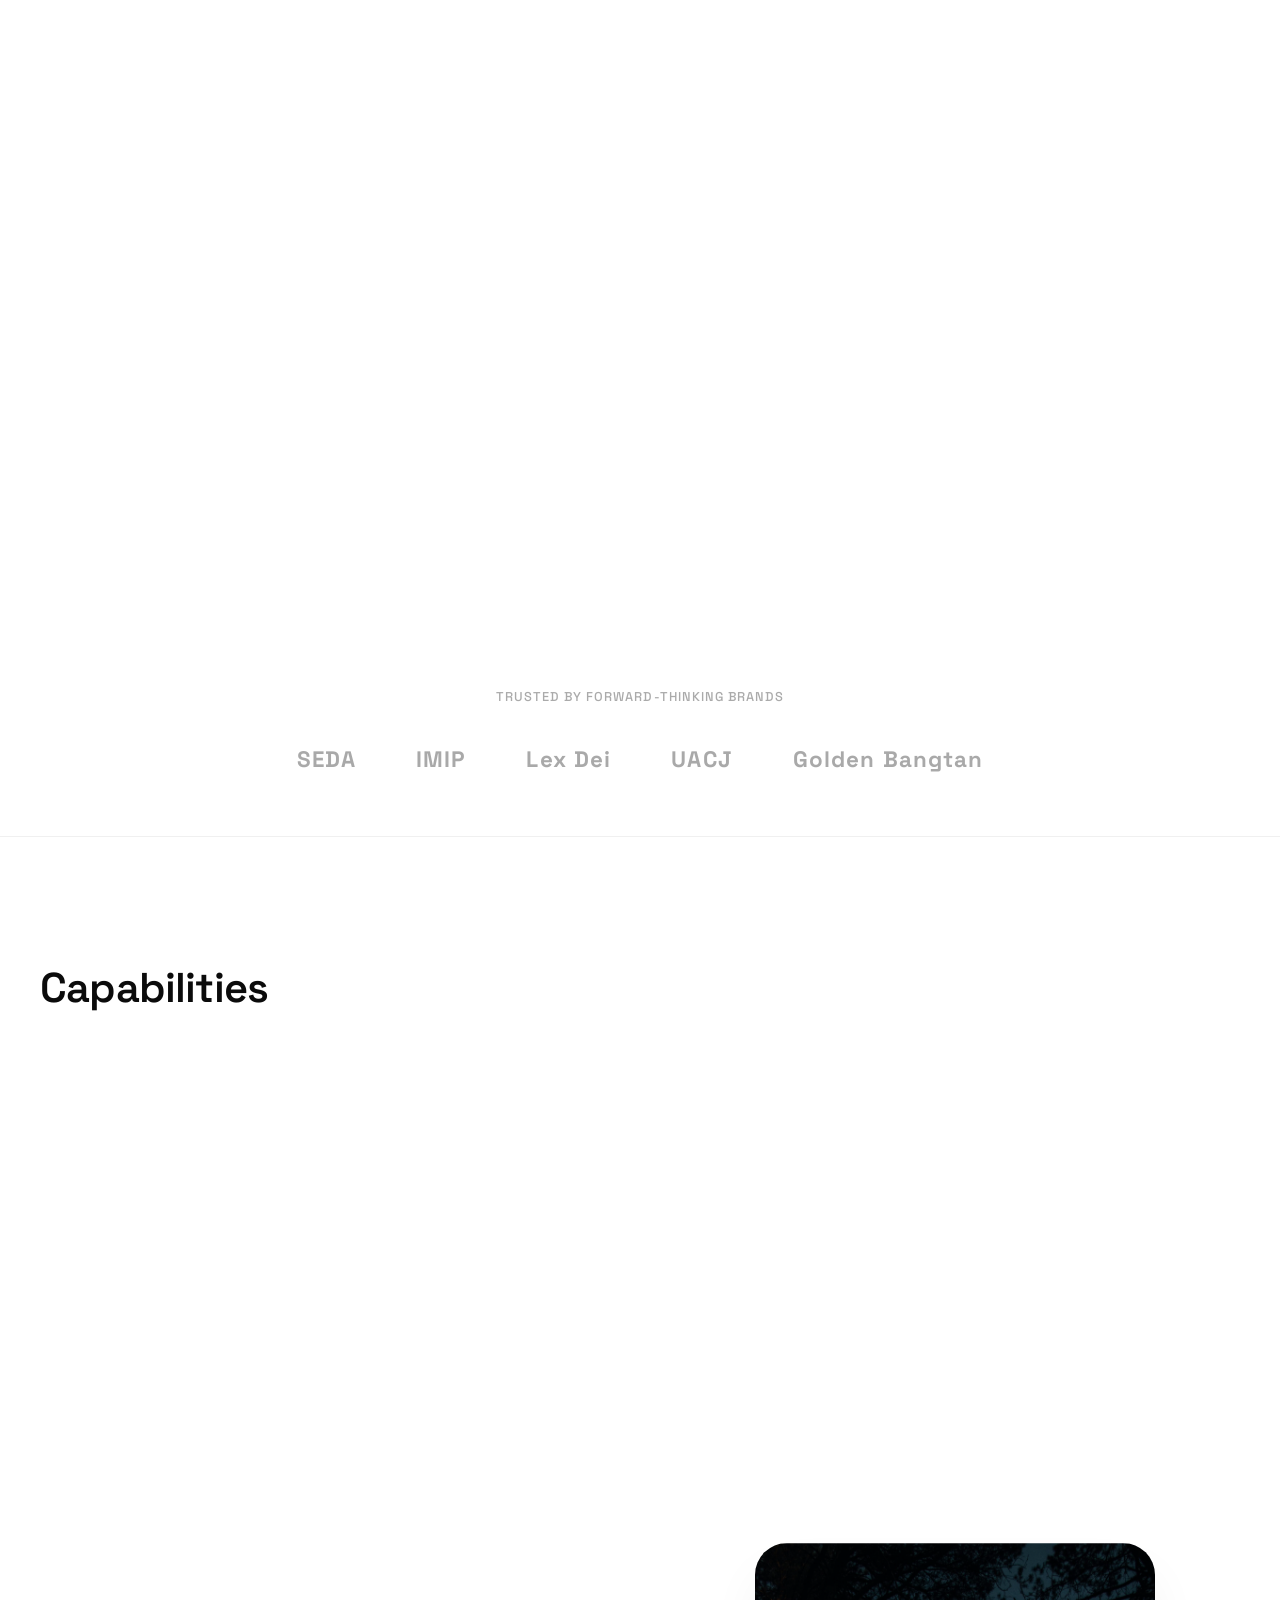
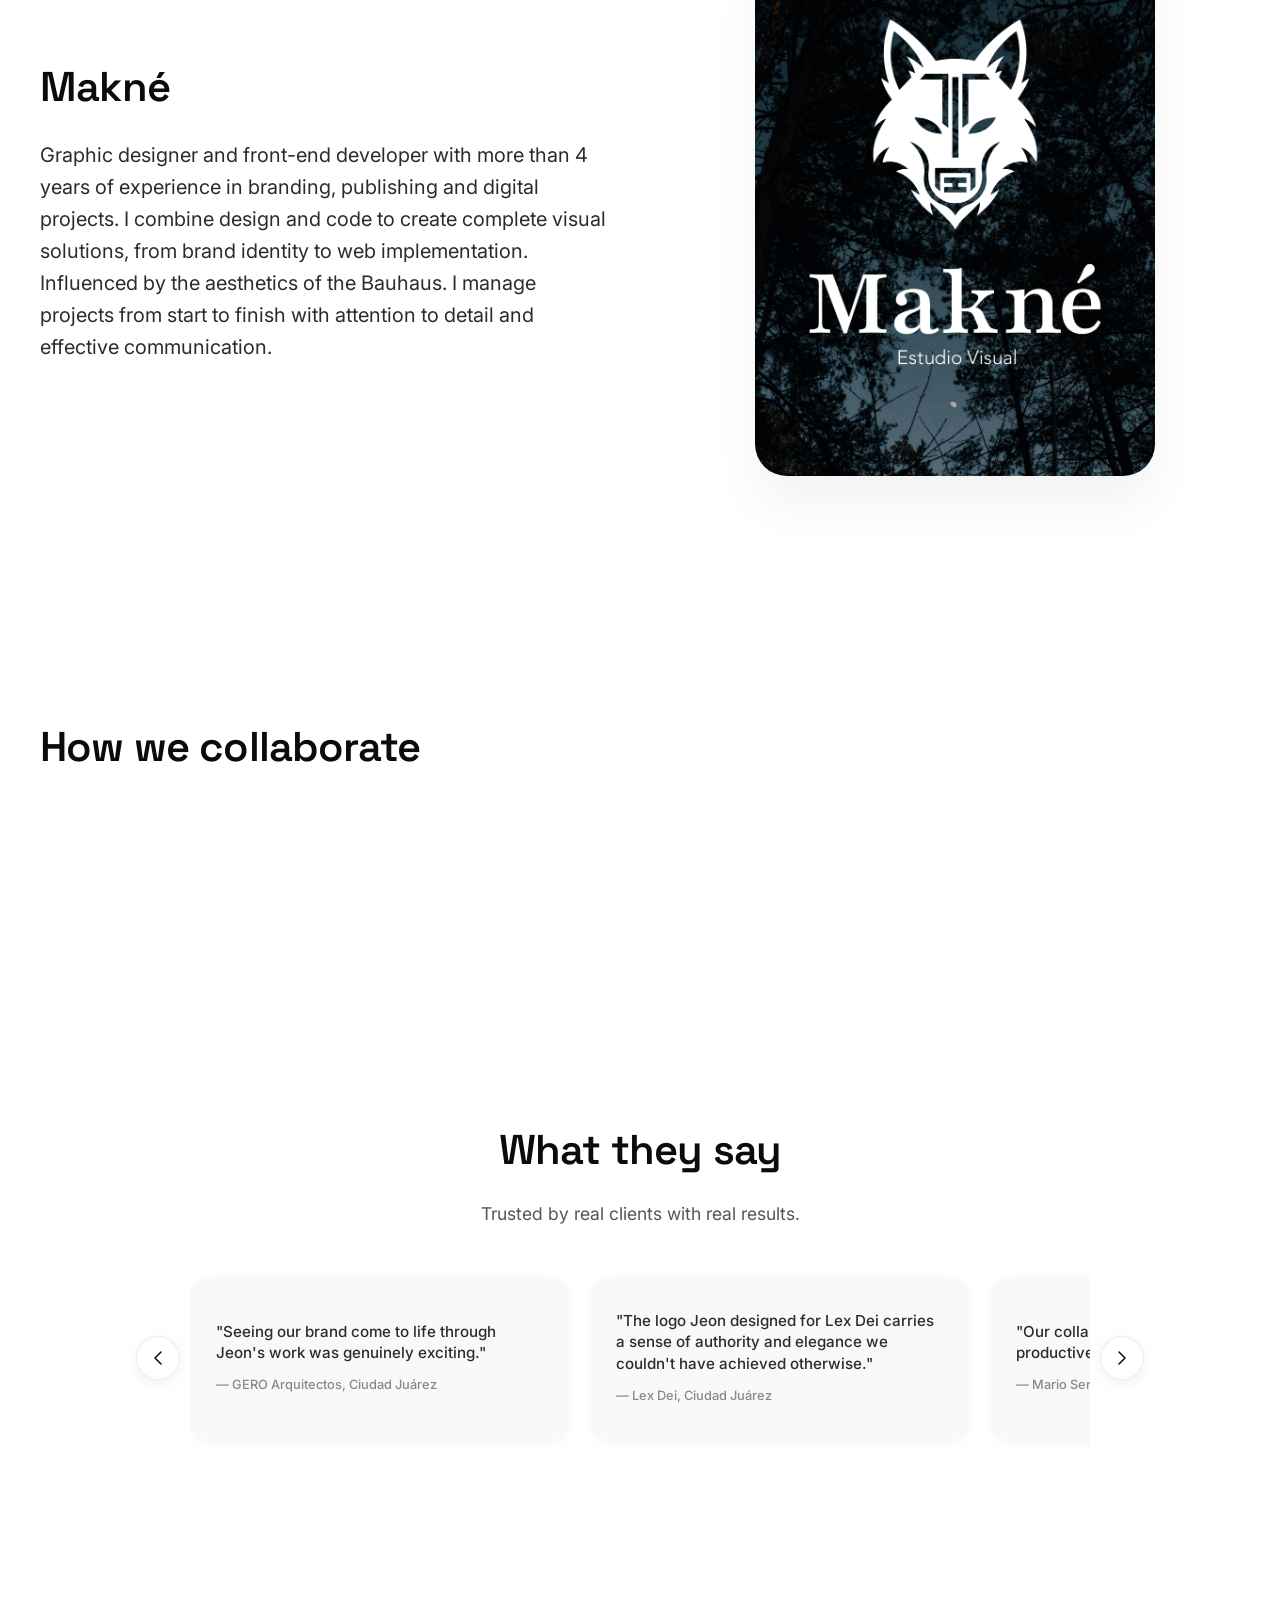
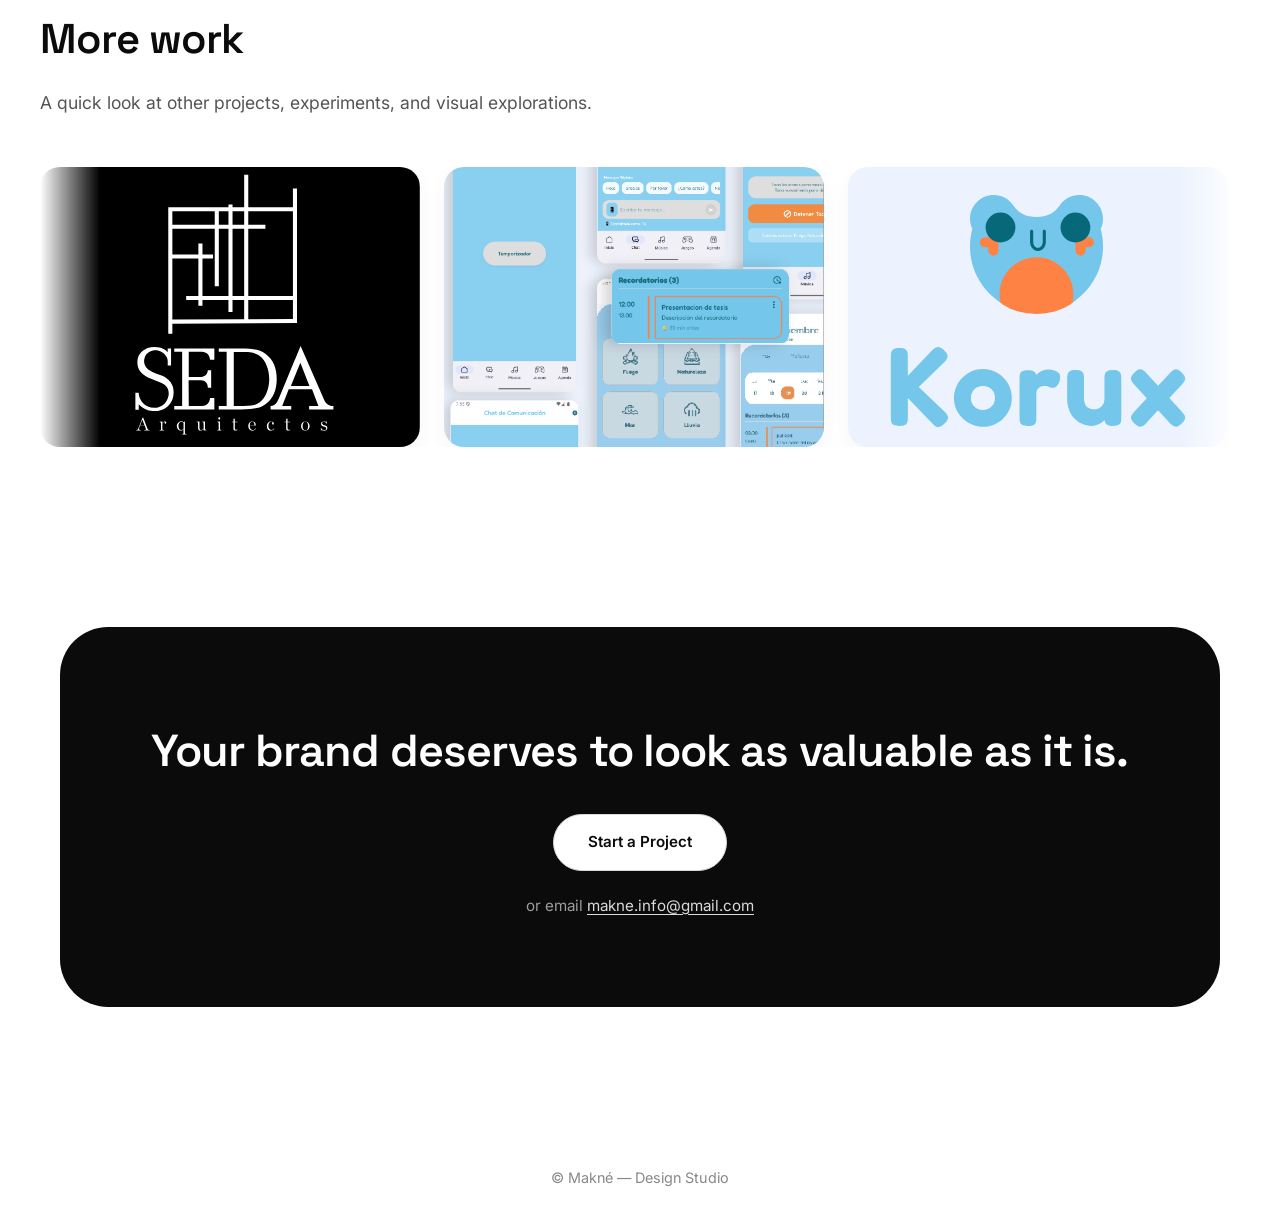
==== commit 0eb84b13: "Update index.html" ====
--- a/es/index.html
+++ b/es/index.html
@@ -6,7 +6,6 @@
   <meta name="description" content="Diseñador gráfico freelance de élite creando visuales premium para marcas ambiciosas. Minimalismo que vende.">
   <title>Makné | Diseñador Gráfico</title>
 
-  <!-- Detección de idioma -->
   <script src="../js/lang-detect.js"></script>
   <script>
     setTimeout(function () {
@@ -15,12 +14,10 @@
   </script>
   <noscript><style>html{visibility:visible !important}</style></noscript>
 
-  <!-- hreflang -->
   <link rel="alternate" hreflang="en" href="https://aaronswagd.github.io/makne/" />
   <link rel="alternate" hreflang="es" href="https://aaronswagd.github.io/makne/es/" />
   <link rel="alternate" hreflang="x-default" href="https://aaronswagd.github.io/makne/" />
 
-  <!-- Open Graph -->
   <meta property="og:type" content="website">
   <meta property="og:title" content="Makné | Diseñador Gráfico — Convierto tus ideas en realidad">
   <meta property="og:description" content="Diseño minimalista para marcas ambiciosas. Branding, empaque e identidad visual.">
@@ -29,7 +26,6 @@
   <meta property="og:image:height" content="630">
   <meta property="og:url" content="https://aaronswagd.github.io/makne/es/">
 
-  <!-- Twitter Card -->
   <meta name="twitter:card" content="summary_large_image">
   <meta name="twitter:title" content="Makné | Diseñador Gráfico">
   <meta name="twitter:description" content="Diseño minimalista para marcas ambiciosas.">
@@ -41,32 +37,31 @@
   <link href="https://fonts.googleapis.com/css2?family=Inter:opsz,wght@14..32,400;14..32,500;14..32,600&family=Space+Grotesk:wght@400;500;600;700&display=swap" rel="stylesheet">
 
   <link rel="stylesheet" href="../css/main.css">
-
 </head>
 <body>
 
-  <!-- ========== NAVBAR ========== -->
   <nav class="navbar" id="navbar">
     <div class="container nav-inner">
       <a href="index.html" class="logo">
         <img src="../img/maknehorizontal.svg" alt="Logotipo Makné" class="logo-image">
       </a>
+
       <div class="nav-links">
         <a href="#work">Trabajo</a>
         <a href="#services">Servicios</a>
         <a href="#about">Sobre mí</a>
         <a href="#contact">Contacto</a>
         <a href="cv.html">CV</a>
-        <a href="../" class="lang-toggle" data-lang-switch="en" aria-label="Cambiar a inglés">
-          <span class="lang-toggle__default">ES</span>
-          <span class="lang-toggle__hover">EN</span>
-        </a>
-      </div>
+      </div>
+
+      <a href="../" class="lang-toggle" data-lang-switch="en" aria-label="Switch to English">
+        <span class="lang-toggle__default">ES</span>
+        <span class="lang-toggle__hover">EN</span>
+      </a>
     </div>
   </nav>
 
   <main>
-    <!-- ========== HERO ========== -->
     <section class="hero">
       <div class="container hero-content">
         <div class="hero-text">
@@ -84,7 +79,6 @@
       </div>
     </section>
 
-    <!-- ========== TRABAJO SELECCIONADO ========== -->
     <section id="work" class="portfolio-section">
       <div class="container">
         <div class="portfolio-header">
@@ -93,7 +87,6 @@
           <p class="section-sub">Cada proyecto es una mezcla estratégica de minimalismo e impacto — creado para elevar marcas y despertar deseo.</p>
         </div>
 
-        <!-- PROYECTO 01: GERO -->
         <div class="project-card reveal">
           <div class="project-layout project-layout--image-left">
             <div class="project-hero-image">
@@ -113,7 +106,6 @@
           </div>
         </div>
 
-        <!-- PROYECTO 02: IMIP -->
         <div class="project-card reveal">
           <div class="project-layout project-layout--image-right">
             <div class="project-info">
@@ -128,7 +120,6 @@
           </div>
         </div>
 
-        <!-- PROYECTO 03: Meet Me Here -->
         <div class="project-card project-card--full reveal">
           <div class="project-layout-full">
             <div class="project-hero-full">
@@ -145,7 +136,6 @@
       </div>
     </section>
 
-    <!-- ========== MARCAS ========== -->
     <section class="trusted-section">
       <div class="container">
         <p class="trusted-label">Marcas visionarias que confían en mi trabajo</p>
@@ -159,7 +149,6 @@
       </div>
     </section>
 
-    <!-- ========== SERVICIOS ========== -->
     <section id="services">
       <div class="container">
         <h2 class="section-title">Capacidades</h2>
@@ -173,7 +162,6 @@
       </div>
     </section>
 
-    <!-- ========== SOBRE MÍ ========== -->
     <section id="about">
       <div class="container about-flex">
         <div>
@@ -188,7 +176,6 @@
       </div>
     </section>
 
-    <!-- ========== PROCESO ========== -->
     <section>
       <div class="container">
         <h2 class="section-title">Cómo colaboramos</h2>
@@ -201,7 +188,6 @@
       </div>
     </section>
 
-    <!-- ========== TESTIMONIOS ========== -->
     <section class="testimonials-section">
       <div class="container">
         <h2 class="section-title" style="text-align: center;">Lo que dicen</h2>
@@ -239,7 +225,6 @@
       </div>
     </section>
 
-    <!-- ========== MÁS TRABAJO ========== -->
     <section class="more-work-section">
       <div class="container">
         <h2 class="section-title">Más trabajo</h2>
@@ -257,7 +242,6 @@
       </div>
     </section>
 
-    <!-- ========== CTA FINAL ========== -->
     <section id="contact">
       <div class="container">
         <div class="final-cta">
--- a/css/main.css
+++ b/css/main.css
@@ -60,24 +60,25 @@
   -webkit-backdrop-filter: blur(20px);
   box-shadow: 0 4px 30px rgba(0, 0, 0, 0.03);
   padding: 14px 0;
-  border-bottom: 1px solid rgba(0,0,0,0.04);
+  border-bottom: 1px solid rgba(0, 0, 0, 0.04);
 }
 
 .nav-inner {
   display: flex;
   align-items: center;
   justify-content: space-between;
+  position: relative;
 }
 
 .logo {
   display: inline-flex;
   align-items: center;
-  text-decoration: none; 
+  text-decoration: none;
 }
 
 .logo img {
-  height: 40px; 
-  width: auto;  
+  height: 40px;
+  width: auto;
   display: block;
   object-fit: contain;
 }
@@ -245,6 +246,9 @@
   transform: scale(1.03);
 }
 
+/* ==========================================
+   LANGUAGE TOGGLE (EN / ES)
+   ========================================== */
 .lang-toggle {
   position: relative;
   display: inline-flex;
@@ -274,6 +278,10 @@
 .nav-links a.lang-toggle::before {
   content: none !important;
   display: none !important;
+  background: transparent !important;
+  height: 0 !important;
+  width: 0 !important;
+  transform: none !important;
 }
 
 .nav-links a.lang-toggle,
@@ -305,39 +313,20 @@
 /* Hover / focus: relleno negro, texto blanco y cambio de texto */
 .lang-toggle:hover,
 .lang-toggle:focus-visible {
-  background: #0b0b0b;
-  color: #ffffff;
-  border-color: #0b0b0b;
-}
-
-.lang-toggle:hover .lang-toggle__default,
-.lang-toggle:focus-visible .lang-toggle__default {
-  opacity: 0;
-}
-
-.lang-toggle:hover .lang-toggle__hover,
-.lang-toggle:focus-visible .lang-toggle__hover {
-  opacity: 1;
-}
-
-/* Elimina por completo el pseudo-elemento que hace la rayita */
-.nav-links a.lang-toggle::after,
-.nav-links a.lang-toggle::before {
-  content: none !important;
-  display: none !important;
-  background: transparent !important;
-  height: 0 !important;
-  width: 0 !important;
-  transform: none !important;
-}
-
-/* Hover: relleno negro + texto blanco */
-.lang-toggle:hover,
-.lang-toggle:focus-visible {
   background: #0b0b0b !important;
   color: #ffffff !important;
   border-color: #0b0b0b !important;
   text-decoration: none !important;
+}
+
+.lang-toggle:hover .lang-toggle__default,
+.lang-toggle:focus-visible .lang-toggle__default {
+  opacity: 0;
+}
+
+.lang-toggle:hover .lang-toggle__hover,
+.lang-toggle:focus-visible .lang-toggle__hover {
+  opacity: 1;
 }
 
 /* ==========================================
@@ -596,14 +585,12 @@
 /* ==========================================
    CV PAGE — MINIMAL / APPLE-LIKE
    ========================================== */
-
 .cv-page {
   padding-top: 160px;
   padding-bottom: 120px;
   background: #fff;
 }
 
-/* ---------- HEADER ---------- */
 .cv-header {
   margin-bottom: 100px;
 }
@@ -646,7 +633,6 @@
   opacity: 0.6;
 }
 
-/* ---------- BUTTONS ---------- */
 .cv-actions {
   display: flex;
   gap: 12px;
@@ -695,7 +681,6 @@
   transform: scale(1.03);
 }
 
-/* ---------- SECTIONS ---------- */
 .cv-section {
   margin-bottom: 90px;
 }
@@ -714,7 +699,6 @@
   margin-bottom: 36px;
 }
 
-/* ---------- SUMMARY ---------- */
 .cv-summary {
   font-family: 'Inter', sans-serif;
   font-size: 1.15rem;
@@ -724,7 +708,6 @@
   letter-spacing: -0.005em;
 }
 
-/* ---------- ROWS ---------- */
 .cv-row {
   display: grid;
   grid-template-columns: 180px 1fr;
@@ -791,7 +774,6 @@
   border-radius: 50%;
 }
 
-/* ---------- PROJECTS ---------- */
 .cv-projects {
   display: grid;
   grid-template-columns: repeat(3, 1fr);
@@ -839,7 +821,6 @@
   letter-spacing: -0.005em;
 }
 
-/* ---------- SKILLS ---------- */
 .cv-skills {
   display: grid;
   grid-template-columns: repeat(2, 1fr);
@@ -874,7 +855,6 @@
   letter-spacing: -0.005em;
 }
 
-/* ---------- TOOLS ---------- */
 .cv-tags {
   display: flex;
   flex-wrap: wrap;
@@ -897,7 +877,6 @@
   background: #e8e8ed;
 }
 
-/* ---------- LANGUAGES ---------- */
 .cv-langs {
   display: grid;
   grid-template-columns: repeat(2, 1fr);
@@ -927,130 +906,6 @@
   color: #6e6e73;
 }
 
-/* ---------- RESPONSIVE ---------- */
-@media (max-width: 900px) {
-  .cv-projects {
-    grid-template-columns: 1fr;
-  }
-
-  .cv-skills {
-    grid-template-columns: 1fr;
-  }
-}
-
-@media (max-width: 768px) {
-  .cv-page {
-    padding-top: 120px;
-    padding-bottom: 80px;
-  }
-
-  .cv-header {
-    margin-bottom: 60px;
-  }
-
-  .cv-row {
-    grid-template-columns: 1fr;
-    gap: 8px;
-    padding: 26px 0;
-  }
-
-  .cv-section {
-    margin-bottom: 60px;
-  }
-
-  .cv-langs {
-    grid-template-columns: 1fr;
-    max-width: 100%;
-  }
-
-  .cv-btn {
-    flex: 1;
-    justify-content: center;
-  }
-}
-
-/* ---------- PRINT ---------- */
-@media print {
-  .navbar,
-  .footer,
-  .cv-actions,
-  .no-print {
-    display: none !important;
-  }
-
-  body {
-    background: #fff !important;
-    color: #000 !important;
-    font-size: 10.5pt;
-    line-height: 1.5;
-  }
-
-  .cv-page { padding: 0 !important; }
-  .container { max-width: 100%; padding: 0; }
-  .cv-header { margin-bottom: 28px; }
-
-  .cv-name { font-size: 22pt; margin-bottom: 8px; }
-  .cv-role { font-size: 10pt; color: #333; margin-bottom: 12px; }
-  .cv-contact { font-size: 9pt; color: #333; margin-bottom: 16px; }
-
-  .cv-section {
-    margin-bottom: 24px;
-    page-break-inside: avoid;
-  }
-
-  .cv-section-title {
-    font-size: 8pt;
-    color: #555;
-    margin-bottom: 14px;
-  }
-
-  .cv-summary { font-size: 10pt; color: #222; }
-
-  .cv-row {
-    grid-template-columns: 120px 1fr;
-    gap: 24px;
-    padding: 14px 0;
-    border-bottom: 0.5pt solid #ddd;
-  }
-
-  .cv-row-role { font-size: 11pt; }
-  .cv-row-company { font-size: 9.5pt; color: #333; }
-  .cv-row-meta { font-size: 8.5pt; color: #555; }
-  .cv-row li { font-size: 9.5pt; color: #222; margin-bottom: 5px; }
-  .cv-row li::before { background: #999; }
-
-  .cv-projects {
-    grid-template-columns: repeat(3, 1fr);
-    gap: 10px;
-  }
-
-  .cv-project,
-  .cv-skill,
-  .cv-lang {
-    background: #f7f7f7 !important;
-    padding: 12px 14px;
-  }
-
-  .cv-project-tag { font-size: 7pt; color: #555; }
-  .cv-project h4 { font-size: 10pt; }
-  .cv-project p { font-size: 8.5pt; color: #333; }
-
-  .cv-skills { grid-template-columns: repeat(2, 1fr); }
-  .cv-skill h4 { font-size: 9.5pt; }
-  .cv-skill p { font-size: 8.5pt; color: #333; }
-
-  .cv-tag {
-    background: #f0f0f0 !important;
-    font-size: 8.5pt;
-    padding: 5px 12px;
-  }
-
-  .cv-lang strong { font-size: 9.5pt; }
-  .cv-lang span { font-size: 8.5pt; color: #444; }
-
-  a { color: #000 !important; text-decoration: none; }
-}
-
 /* ==========================================
    TRUSTED BY
    ========================================== */
@@ -1180,7 +1035,7 @@
 }
 
 /* ==========================================
-   TESTIMONIALS 
+   TESTIMONIALS
    ========================================== */
 .testimonials-section {
   padding: 80px 0 60px;
@@ -1222,7 +1077,7 @@
   display: flex;
   flex-direction: column;
   justify-content: center;
-  box-shadow: 0 4px 12px rgba(0,0,0,0.03);
+  box-shadow: 0 4px 12px rgba(0, 0, 0, 0.03);
 }
 
 .testimonial-card .testimonial-quote {
@@ -1247,7 +1102,7 @@
   background: rgba(255, 255, 255, 0.9);
   backdrop-filter: blur(10px);
   -webkit-backdrop-filter: blur(10px);
-  border: 1px solid rgba(0,0,0,0.08);
+  border: 1px solid rgba(0, 0, 0, 0.08);
   border-radius: 50%;
   width: 44px;
   height: 44px;
@@ -1256,24 +1111,19 @@
   justify-content: center;
   cursor: pointer;
   transition: all 0.3s ease;
-  box-shadow: 0 4px 15px rgba(0,0,0,0.06);
+  box-shadow: 0 4px 15px rgba(0, 0, 0, 0.06);
   color: #0b0b0b;
   padding: 0;
 }
 
 .testimonial-arrow:hover {
   background: rgba(255, 255, 255, 1);
-  box-shadow: 0 8px 25px rgba(0,0,0,0.1);
+  box-shadow: 0 8px 25px rgba(0, 0, 0, 0.1);
   transform: translateY(-50%) scale(1.05);
 }
 
-.testimonial-arrow--left {
-  left: -54px;
-}
-
-.testimonial-arrow--right {
-  right: -54px;
-}
+.testimonial-arrow--left { left: -54px; }
+.testimonial-arrow--right { right: -54px; }
 
 /* ==========================================
    MORE WORK — AUTO CAROUSEL
@@ -1309,13 +1159,13 @@
   flex: 0 0 380px;
   border-radius: 20px;
   overflow: hidden;
-  box-shadow: 0 8px 25px rgba(0,0,0,0.04);
+  box-shadow: 0 8px 25px rgba(0, 0, 0, 0.04);
   transition: transform 0.4s ease, box-shadow 0.4s ease;
 }
 
 .carousel-item:hover {
   transform: translateY(-4px);
-  box-shadow: 0 18px 40px rgba(0,0,0,0.08);
+  box-shadow: 0 18px 40px rgba(0, 0, 0, 0.08);
 }
 
 .carousel-item img {
@@ -1403,7 +1253,7 @@
 }
 
 /* ==========================================
-   RESPONSIVE
+   RESPONSIVE — TABLET
    ========================================== */
 @media (max-width: 1024px) {
   .project-layout,
@@ -1450,100 +1300,155 @@
   }
 }
 
+/* ==========================================
+   RESPONSIVE — CV EN TABLET/MÓVIL
+   ========================================== */
+@media (max-width: 900px) {
+  .cv-projects {
+    grid-template-columns: 1fr;
+  }
+
+  .cv-skills {
+    grid-template-columns: 1fr;
+  }
+}
+
+/* ==========================================
+   RESPONSIVE — MÓVIL
+   ========================================== */
 @media (max-width: 768px) {
-  .container {
-    padding: 0 20px;
-  }
-
-  section {
-    padding: 80px 0;
-  }
-
+  .container { padding: 0 20px; }
+  section { padding: 80px 0; }
+
+  /* --- NAVBAR móvil --- */
   .navbar {
-    padding: 14px 0;
+    padding: 14px 0 10px;
+  }
+
+  .navbar.scrolled {
+    padding: 10px 0 8px;
   }
 
   .nav-inner {
-    flex-wrap: wrap;
-    gap: 12px;
-    justify-content: center;
-  }
-
-  .logo {
-    font-size: 1.3rem;
-  }
-
+    position: relative;
+    display: flex;
+    flex-direction: column;
+    align-items: center;
+    gap: 14px;
+    flex-wrap: nowrap;
+    padding-top: 6px;
+  }
+
+  .logo img {
+    height: 32px;
+    margin: 0 auto;
+  }
+
+  /* El botón sale del flujo y se ancla arriba a la derecha */
+  .lang-toggle {
+    position: absolute !important;
+    top: 0;
+    right: 0;
+    margin-left: 0 !important;
+    min-width: 48px;
+    height: 30px;
+    padding: 0 12px;
+    font-size: 0.72rem;
+    z-index: 2;
+  }
+
+  /* Links en una sola fila con scroll horizontal si no caben */
   .nav-links {
-    gap: 20px;
-    flex-wrap: wrap;
-    justify-content: center;
-  }
+    display: flex;
+    align-items: center;
+    justify-content: flex-start;
+    gap: 16px;
+    flex-wrap: nowrap;
+    width: 100%;
+    padding: 4px 0 6px;
+    overflow-x: auto;
+    overflow-y: hidden;
+    -webkit-overflow-scrolling: touch;
+    scrollbar-width: none;
+    -ms-overflow-style: none;
+  }
+
+  .nav-links::-webkit-scrollbar { display: none; }
 
   .nav-links a {
     font-size: 0.85rem;
-  }
-
+    white-space: nowrap;
+    flex-shrink: 0;
+  }
+
+  /* --- HERO móvil --- */
   .hero {
-    padding-top: 100px;
+    padding-top: 150px;
     min-height: auto;
   }
 
   .hero-content {
     grid-template-columns: 1fr;
     text-align: center;
-    gap: 30px;
+    gap: 36px;
   }
 
   .hero-text {
     margin: 0 auto;
+    max-width: 100%;
+  }
+
+  .hero-eyebrow {
+    font-size: 0.75rem;
+    letter-spacing: 0.06em;
+    margin-bottom: 18px;
+  }
+
+  .hero-title {
+    font-size: clamp(2.2rem, 9.5vw, 3rem);
+    line-height: 1.05;
+    margin-bottom: 20px;
   }
 
   .hero-sub {
+    font-size: 1rem;
+    line-height: 1.5;
     max-width: 100%;
+    margin-bottom: 32px;
   }
 
   .cta-group {
     justify-content: center;
+    gap: 12px;
+  }
+
+  .btn-primary,
+  .btn-secondary {
+    padding: 14px 26px;
+    font-size: 0.9rem;
   }
 
   .hero-mockup {
-    max-width: 300px;
+    max-width: 100%;
     margin: 0 auto;
-  }
-
-  .section-title {
-    font-size: 1.8rem;
-  }
-
-  .section-sub {
-    font-size: 1rem;
-    margin-bottom: 40px;
-  }
-
-  .portfolio-header {
-    margin-bottom: 50px;
-  }
-
-  .project-title {
-    font-size: 1.8rem;
-  }
-
-  .project-card {
-    margin-bottom: 80px;
-  }
-
-  .supporting-visuals {
-    grid-template-columns: 1fr;
-  }
-
-  .supporting-item img {
-    height: 200px;
-  }
-
-  .project-hero-full img {
-    max-height: 300px;
-  }
-
+    border-radius: 24px;
+  }
+
+  /* --- Secciones --- */
+  .section-title { font-size: 1.8rem; }
+  .section-sub { font-size: 1rem; margin-bottom: 40px; }
+
+  .portfolio-header { margin-bottom: 50px; }
+  .project-card { margin-bottom: 80px; }
+  .project-title { font-size: 1.8rem; }
+
+  .supporting-visuals { grid-template-columns: 1fr; }
+  .supporting-item img { height: 200px; }
+
+  .project-hero-full img { max-height: 300px; }
+  .project-hero-full { border-radius: 24px; }
+
+  /* --- About --- */
   .about-flex {
     grid-template-columns: 1fr;
     gap: 30px;
@@ -1555,67 +1460,172 @@
     margin: 0 auto;
   }
 
-  .trusted-logos {
-    gap: 24px;
-  }
-
-  .trusted-logo-text {
-    font-size: 1rem;
-  }
-
+  /* --- Trusted --- */
+  .trusted-logos { gap: 24px; }
+  .trusted-logo-text { font-size: 1rem; }
+
+  /* --- Testimonials --- */
   .testimonial-card {
     flex: 0 0 300px;
     padding: 20px 18px;
   }
 
-  .testimonial-card .testimonial-quote {
-    font-size: 0.9rem;
-  }
-
-  .testimonial-arrow {
-    display: none;
-  }
-
-  .more-work-section {
-    padding: 50px 0 30px;
-  }
-
-  .carousel-item {
-    flex: 0 0 300px;
-  }
-
-  .carousel-item img {
-    height: 220px;
-  }
-
+  .testimonial-card .testimonial-quote { font-size: 0.9rem; }
+
+  /* --- Carousel --- */
+  .more-work-section { padding: 50px 0 30px; }
+  .carousel-item { flex: 0 0 300px; }
+  .carousel-item img { height: 220px; }
+
+  /* --- CTA final --- */
   .final-cta {
     padding: 60px 20px;
     margin: 0 10px;
     border-radius: 32px;
   }
 
-  .final-cta h2 {
-    font-size: 1.8rem;
-  }
-
+  .final-cta h2 { font-size: 1.8rem; }
+
+  /* --- CV móvil --- */
+  .cv-page {
+    padding-top: 150px;
+    padding-bottom: 80px;
+  }
+
+  .cv-header { margin-bottom: 60px; }
+
+  .cv-row {
+    grid-template-columns: 1fr;
+    gap: 8px;
+    padding: 26px 0;
+  }
+
+  .cv-section { margin-bottom: 60px; }
+
+  .cv-langs {
+    grid-template-columns: 1fr;
+    max-width: 100%;
+  }
+
+  .cv-btn {
+    flex: 1;
+    justify-content: center;
+  }
+
+  /* --- Footer --- */
   .footer {
     padding: 30px 0;
     font-size: 0.8rem;
   }
 }
 
-@media (max-width: 768px) {
-    .logo img {
-        height: 32px; 
-    }
-}
-
-@media (max-width: 768px) {
-    .logo img {
-        height: 32px; 
-    }
-}
-
+/* ==========================================
+   RESPONSIVE — MÓVIL PEQUEÑO (iPhone SE)
+   ========================================== */
+@media (max-width: 400px) {
+  .hero { padding-top: 145px; }
+
+  .hero-title { font-size: clamp(1.9rem, 10vw, 2.4rem); }
+  .hero-sub { font-size: 0.95rem; }
+
+  .nav-links { gap: 12px; }
+  .nav-links a { font-size: 0.78rem; }
+
+  .lang-toggle {
+    min-width: 42px;
+    height: 26px;
+    padding: 0 10px;
+    font-size: 0.65rem;
+  }
+}
+
+/* ==========================================
+   PRINT
+   ========================================== */
+@media print {
+  .navbar,
+  .footer,
+  .cv-actions,
+  .no-print {
+    display: none !important;
+  }
+
+  body {
+    background: #fff !important;
+    color: #000 !important;
+    font-size: 10.5pt;
+    line-height: 1.5;
+  }
+
+  .cv-page { padding: 0 !important; }
+  .container { max-width: 100%; padding: 0; }
+  .cv-header { margin-bottom: 28px; }
+
+  .cv-name { font-size: 22pt; margin-bottom: 8px; }
+  .cv-role { font-size: 10pt; color: #333; margin-bottom: 12px; }
+  .cv-contact { font-size: 9pt; color: #333; margin-bottom: 16px; }
+
+  .cv-section {
+    margin-bottom: 24px;
+    page-break-inside: avoid;
+  }
+
+  .cv-section-title {
+    font-size: 8pt;
+    color: #555;
+    margin-bottom: 14px;
+  }
+
+  .cv-summary { font-size: 10pt; color: #222; }
+
+  .cv-row {
+    grid-template-columns: 120px 1fr;
+    gap: 24px;
+    padding: 14px 0;
+    border-bottom: 0.5pt solid #ddd;
+  }
+
+  .cv-row-role { font-size: 11pt; }
+  .cv-row-company { font-size: 9.5pt; color: #333; }
+  .cv-row-meta { font-size: 8.5pt; color: #555; }
+  .cv-row li { font-size: 9.5pt; color: #222; margin-bottom: 5px; }
+  .cv-row li::before { background: #999; }
+
+  .cv-projects {
+    grid-template-columns: repeat(3, 1fr);
+    gap: 10px;
+  }
+
+  .cv-project,
+  .cv-skill,
+  .cv-lang {
+    background: #f7f7f7 !important;
+    padding: 12px 14px;
+  }
+
+  .cv-project-tag { font-size: 7pt; color: #555; }
+  .cv-project h4 { font-size: 10pt; }
+  .cv-project p { font-size: 8.5pt; color: #333; }
+
+  .cv-skills { grid-template-columns: repeat(2, 1fr); }
+  .cv-skill h4 { font-size: 9.5pt; }
+  .cv-skill p { font-size: 8.5pt; color: #333; }
+
+  .cv-tag {
+    background: #f0f0f0 !important;
+    font-size: 8.5pt;
+    padding: 5px 12px;
+  }
+
+  .cv-lang strong { font-size: 9.5pt; }
+  .cv-lang span { font-size: 8.5pt; color: #444; }
+
+  a { color: #000 !important; text-decoration: none; }
+}
+
+/* ==========================================
+   NAV CV + ACTIVE LINK
+   ========================================== */
 .nav-cv {
   padding: 8px 18px;
   border: 1px solid #d9d9d9;
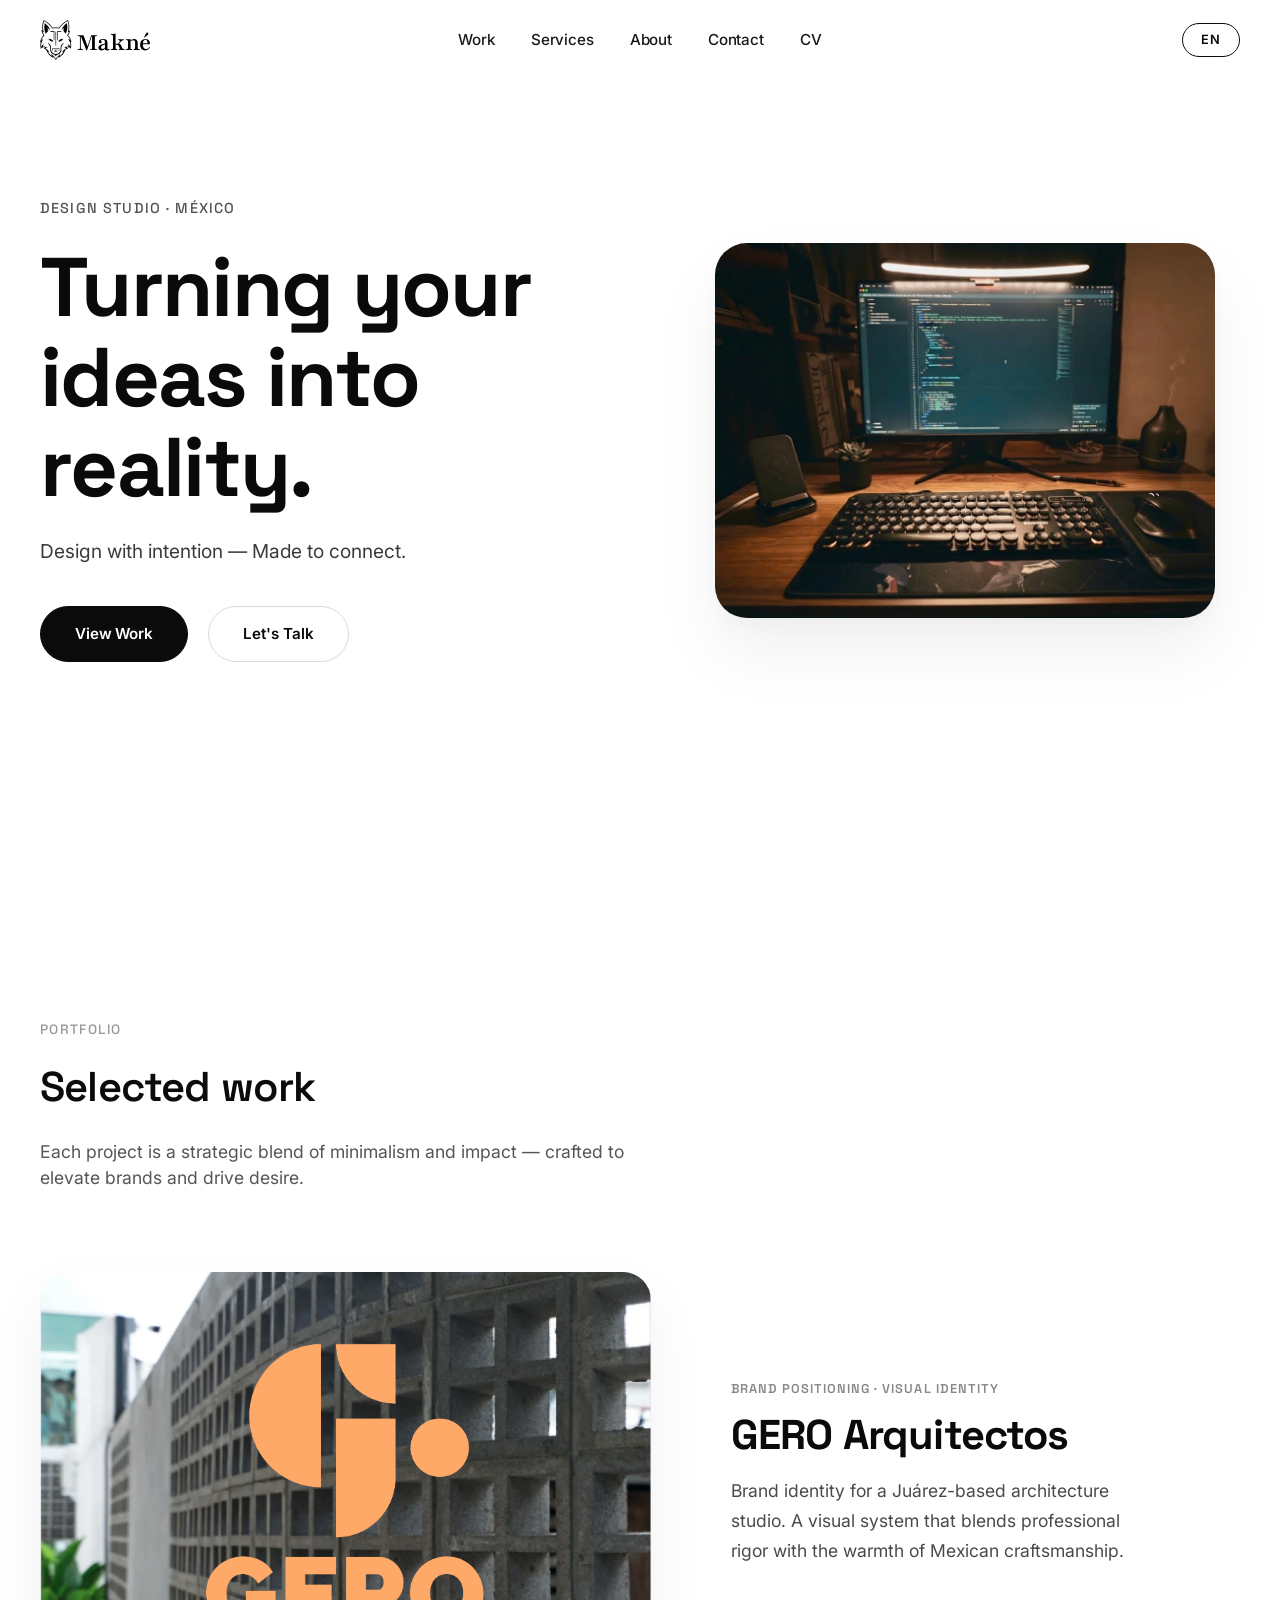
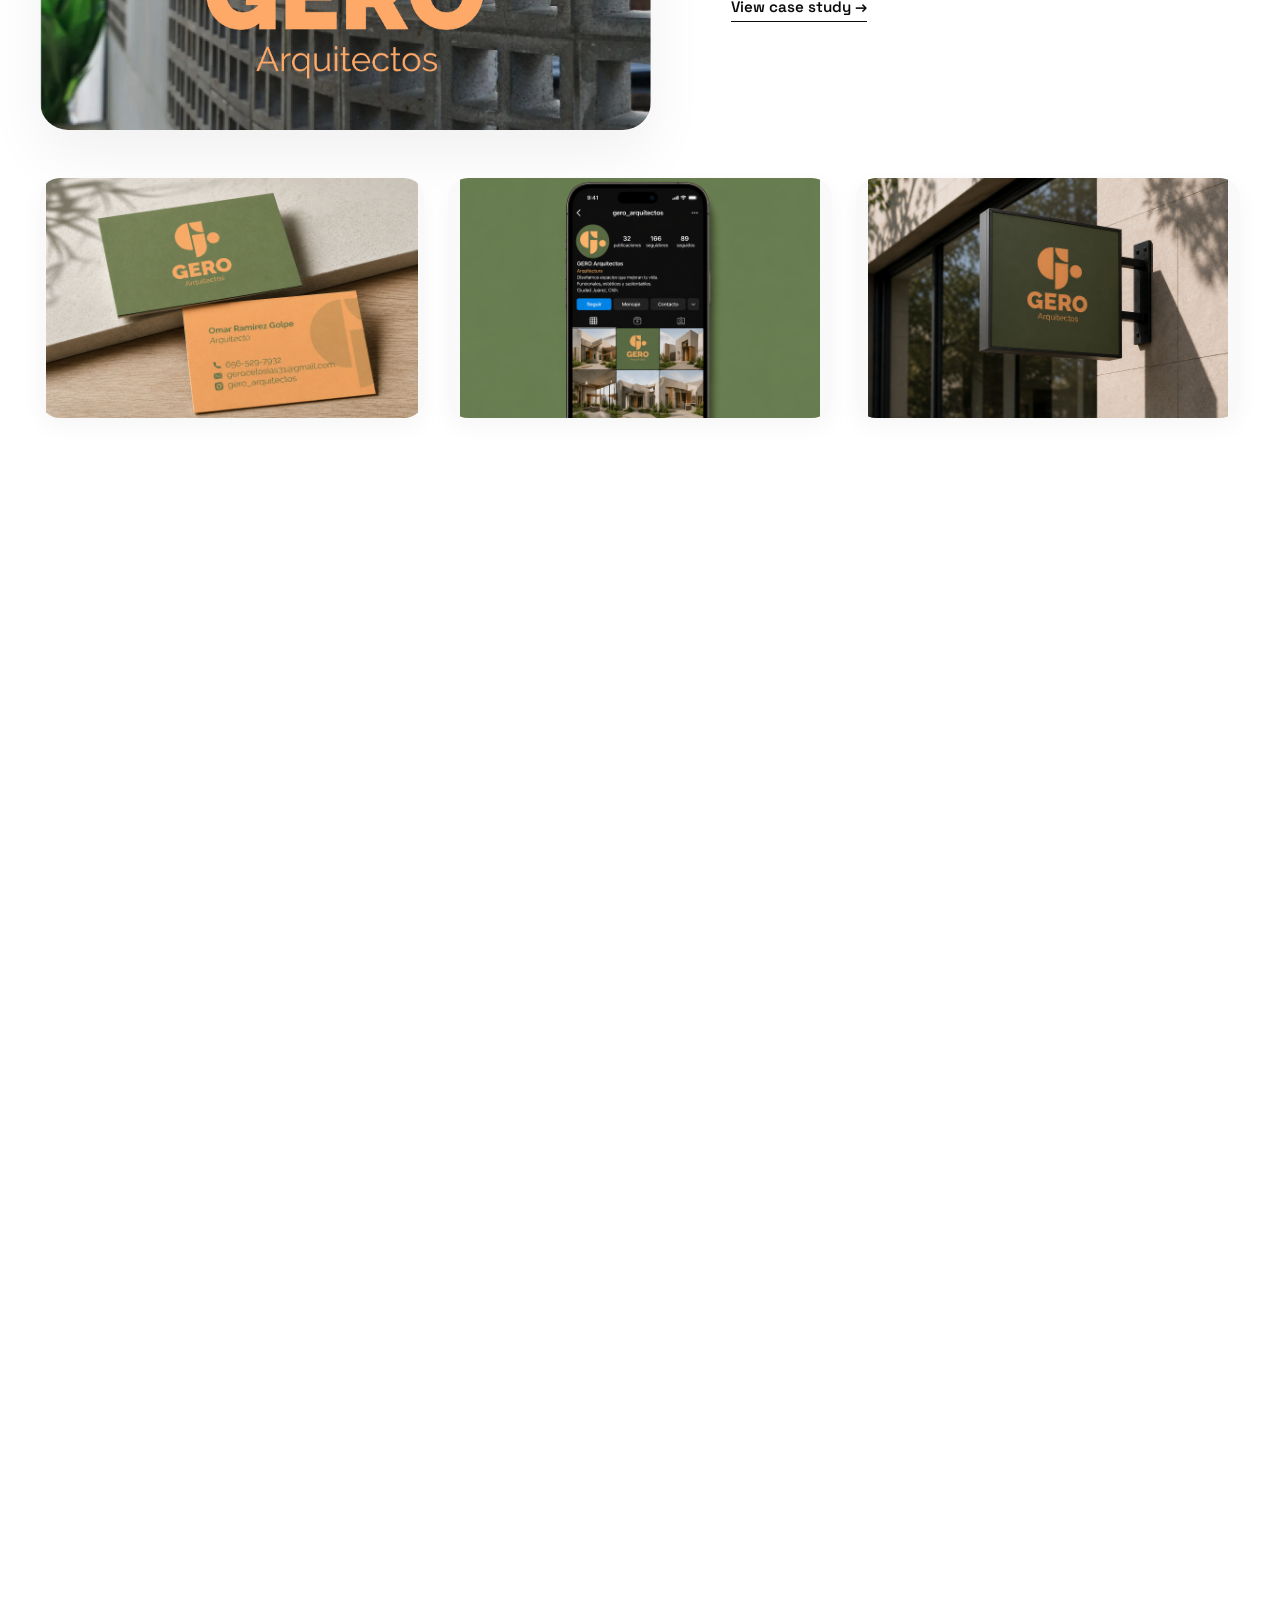
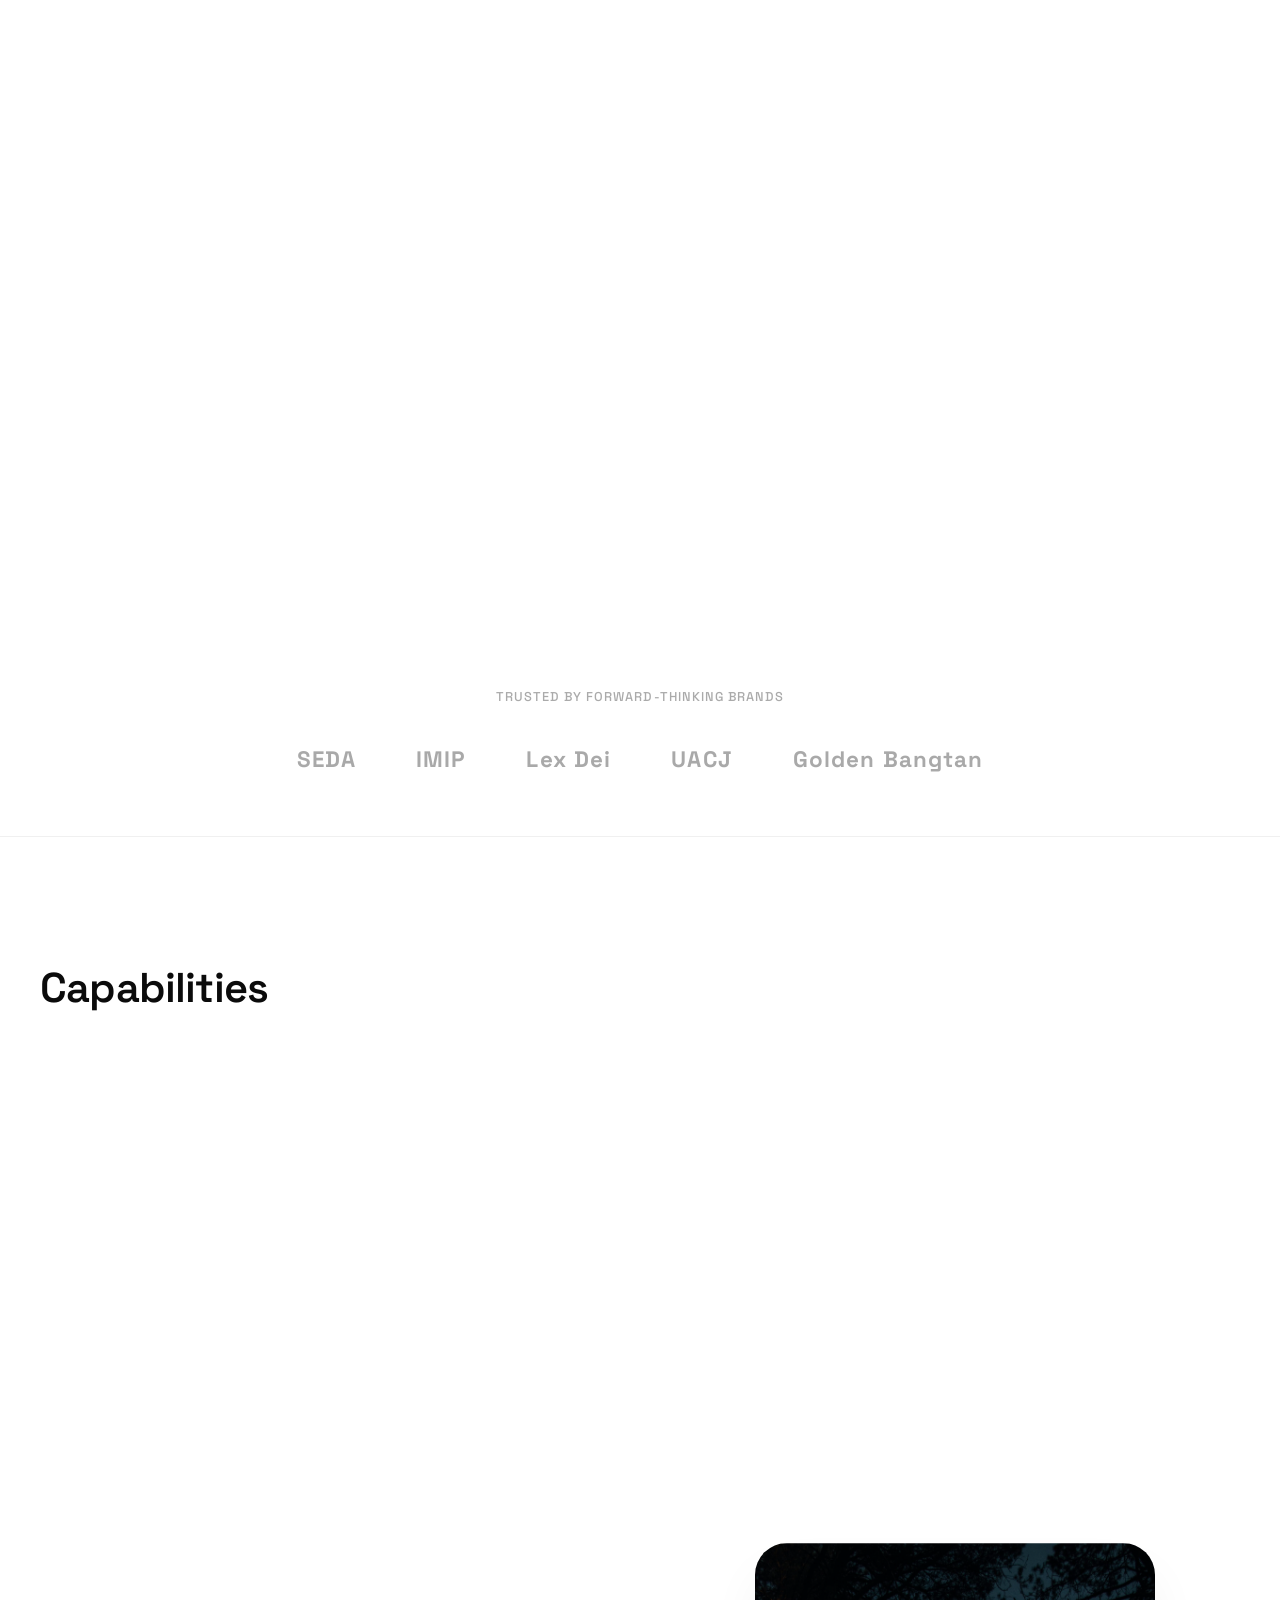
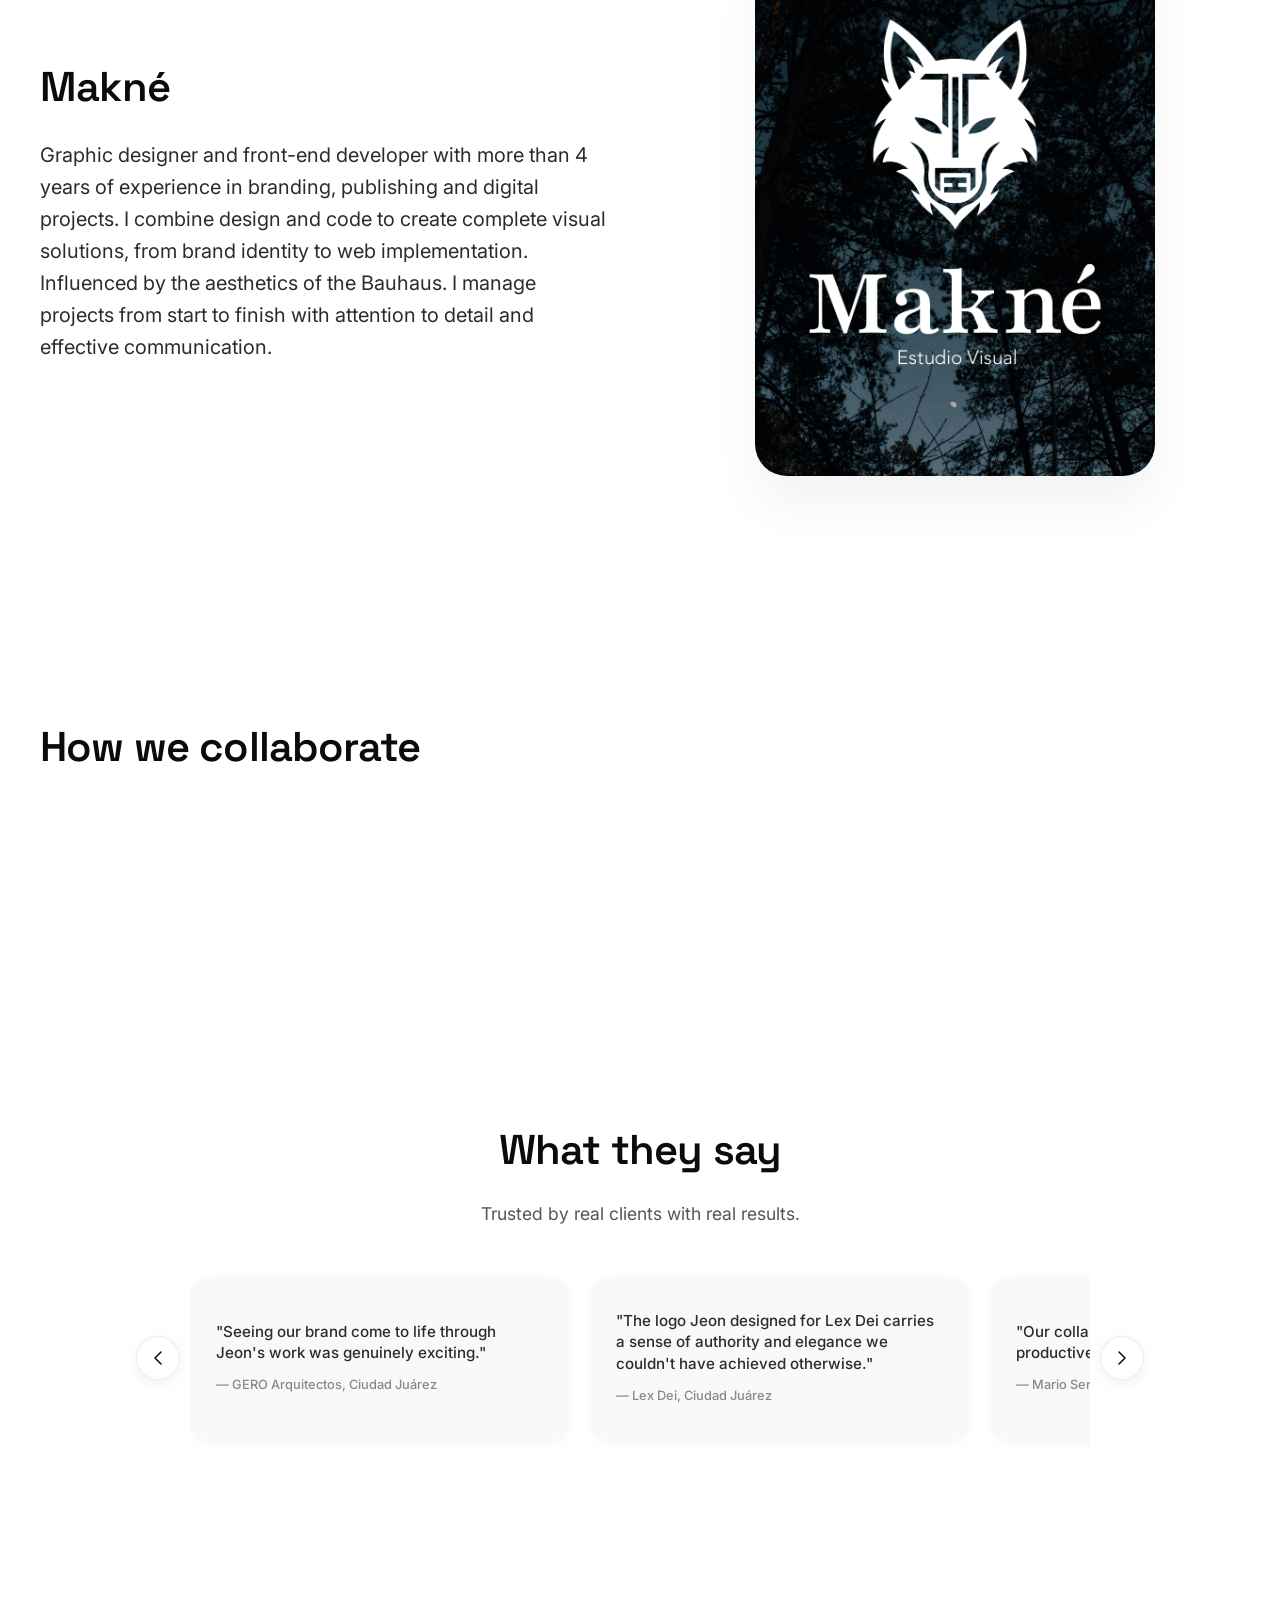
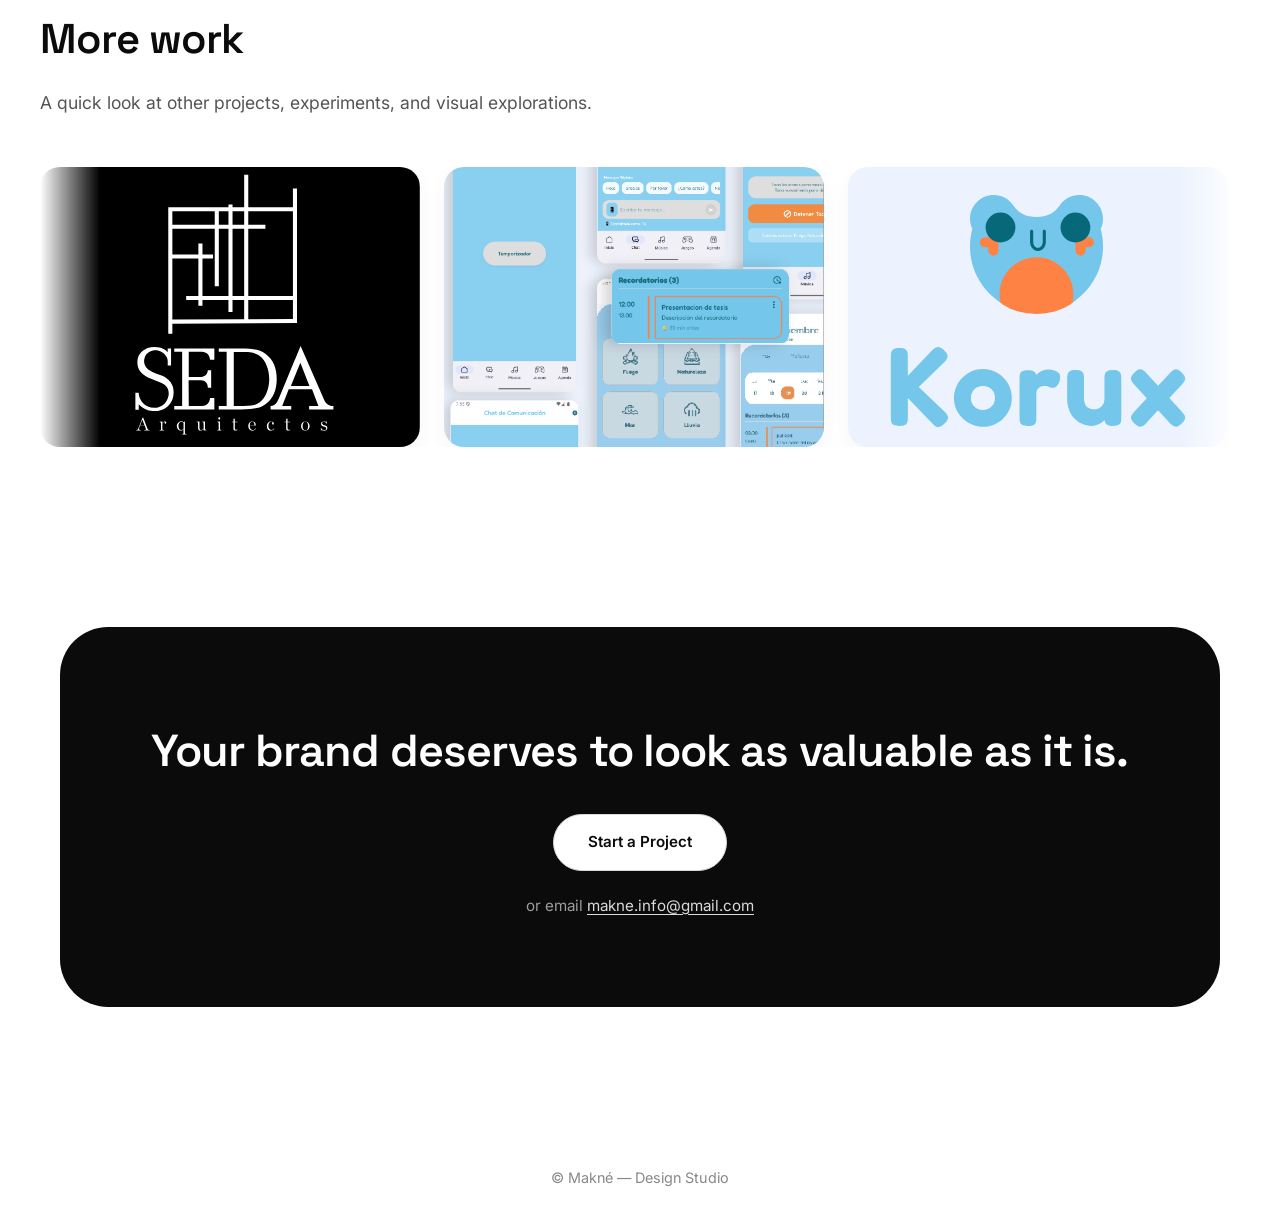
==== commit 4542222e: "Update index.html" ====
--- a/es/index.html
+++ b/es/index.html
@@ -66,7 +66,7 @@
       <div class="container hero-content">
         <div class="hero-text">
           <div class="hero-eyebrow">Estudio de Diseño · México</div>
-          <h1 class="hero-title">Convierto tus ideas en realidad.</h1>
+          <h1 class="hero-title">Tus ideas hechas realidad.</h1>
           <p class="hero-sub">Diseño con intención — Hecho para conectar.</p>
           <div class="cta-group">
             <a href="#work" class="btn-primary">Ver trabajo</a>
--- a/css/main.css
+++ b/css/main.css
@@ -31,14 +31,8 @@
   padding: 0 40px;
 }
 
-section {
-  padding: 120px 0;
-}
-
-img {
-  max-width: 100%;
-  display: block;
-}
+section { padding: 120px 0; }
+img { max-width: 100%; display: block; }
 
 /* ==========================================
    NAVBAR
@@ -64,16 +58,17 @@
 }
 
 .nav-inner {
-  display: flex;
-  align-items: center;
-  justify-content: space-between;
-  position: relative;
+  display: grid;
+  grid-template-columns: 1fr auto 1fr;
+  align-items: center;
+  gap: 20px;
 }
 
 .logo {
   display: inline-flex;
   align-items: center;
   text-decoration: none;
+  justify-self: start;
 }
 
 .logo img {
@@ -87,6 +82,7 @@
   display: flex;
   gap: 36px;
   align-items: center;
+  justify-self: center;
 }
 
 .nav-links a {
@@ -116,134 +112,6 @@
 .nav-links a:hover::after {
   transform: scaleX(1);
   transform-origin: left;
-}
-
-/* ==========================================
-   HERO
-   ========================================== */
-.hero {
-  min-height: 100vh;
-  display: flex;
-  align-items: center;
-  padding-top: 80px;
-  position: relative;
-  background: #ffffff;
-}
-
-.hero-content {
-  display: grid;
-  grid-template-columns: 1fr 0.9fr;
-  gap: 40px;
-  align-items: center;
-  width: 100%;
-}
-
-.hero-text {
-  max-width: 650px;
-}
-
-.hero-eyebrow {
-  font-family: 'Space Grotesk', sans-serif;
-  font-weight: 500;
-  font-size: 0.9rem;
-  letter-spacing: 0.08em;
-  text-transform: uppercase;
-  color: #555;
-  margin-bottom: 24px;
-  opacity: 0;
-  animation: fadeUp 0.7s ease forwards;
-}
-
-.hero-title {
-  font-size: clamp(3.2rem, 7vw, 5.2rem);
-  font-weight: 700;
-  line-height: 1.08;
-  margin-bottom: 24px;
-  color: #0a0a0a;
-  opacity: 0;
-  animation: fadeUp 0.8s ease 0.1s forwards;
-}
-
-.hero-sub {
-  font-size: 1.2rem;
-  color: #3a3a3a;
-  max-width: 460px;
-  margin-bottom: 40px;
-  font-weight: 400;
-  opacity: 0;
-  animation: fadeUp 0.8s ease 0.2s forwards;
-}
-
-.cta-group {
-  display: flex;
-  gap: 20px;
-  flex-wrap: wrap;
-  opacity: 0;
-  animation: fadeUp 0.8s ease 0.3s forwards;
-}
-
-/* ==========================================
-   BUTTONS
-   ========================================== */
-.btn-primary {
-  background: #0b0b0b;
-  color: white;
-  padding: 16px 34px;
-  border-radius: 40px;
-  font-weight: 600;
-  font-size: 0.95rem;
-  text-decoration: none;
-  display: inline-flex;
-  align-items: center;
-  justify-content: center;
-  transition: all 0.25s ease;
-  border: 1px solid #0b0b0b;
-  letter-spacing: -0.01em;
-}
-
-.btn-primary:hover {
-  background: #2c2c2c;
-  border-color: #2c2c2c;
-  transform: scale(1.03);
-  box-shadow: 0 10px 25px rgba(0, 0, 0, 0.08);
-}
-
-.btn-secondary {
-  background: transparent;
-  color: #0b0b0b;
-  padding: 16px 34px;
-  border-radius: 40px;
-  font-weight: 600;
-  font-size: 0.95rem;
-  text-decoration: none;
-  border: 1px solid #d9d9d9;
-  transition: all 0.25s ease;
-}
-
-.btn-secondary:hover {
-  border-color: #0b0b0b;
-  background: rgba(0, 0, 0, 0.02);
-  transform: scale(1.03);
-}
-
-.btn-cta {
-  background: #ffffff;
-  color: #0b0b0b;
-  padding: 16px 34px;
-  border-radius: 40px;
-  font-weight: 600;
-  font-size: 0.95rem;
-  text-decoration: none;
-  display: inline-block;
-  border: 1px solid #d9d9d9;
-  transition: all 0.25s ease;
-}
-
-.btn-cta:hover {
-  background: #e0e0e0;
-  border-color: #b0b0b0;
-  color: #000000;
-  transform: scale(1.03);
 }
 
 /* ==========================================
@@ -268,32 +136,11 @@
   background: transparent;
   text-decoration: none !important;
   cursor: pointer;
-  margin-left: 8px;
   box-sizing: border-box;
+  justify-self: end;
   transition: background 0.25s ease, color 0.25s ease, border-color 0.25s ease;
 }
 
-/* Mata la rayita que viene de .nav-links a::after */
-.nav-links a.lang-toggle::after,
-.nav-links a.lang-toggle::before {
-  content: none !important;
-  display: none !important;
-  background: transparent !important;
-  height: 0 !important;
-  width: 0 !important;
-  transform: none !important;
-}
-
-.nav-links a.lang-toggle,
-.nav-links a.lang-toggle:link,
-.nav-links a.lang-toggle:visited,
-.nav-links a.lang-toggle:focus,
-.nav-links a.lang-toggle:active {
-  text-decoration: none !important;
-  border-bottom: 1px solid #0b0b0b !important;
-}
-
-/* Los dos textos, superpuestos y centrados */
 .lang-toggle__default,
 .lang-toggle__hover {
   position: absolute;
@@ -306,27 +153,145 @@
   pointer-events: none;
 }
 
-.lang-toggle__hover {
-  opacity: 0;
-}
-
-/* Hover / focus: relleno negro, texto blanco y cambio de texto */
+.lang-toggle__hover { opacity: 0; }
+
 .lang-toggle:hover,
 .lang-toggle:focus-visible {
-  background: #0b0b0b !important;
-  color: #ffffff !important;
-  border-color: #0b0b0b !important;
-  text-decoration: none !important;
+  background: #0b0b0b;
+  color: #ffffff;
+  border-color: #0b0b0b;
 }
 
 .lang-toggle:hover .lang-toggle__default,
-.lang-toggle:focus-visible .lang-toggle__default {
+.lang-toggle:focus-visible .lang-toggle__default { opacity: 0; }
+
+.lang-toggle:hover .lang-toggle__hover,
+.lang-toggle:focus-visible .lang-toggle__hover { opacity: 1; }
+
+/* ==========================================
+   HERO
+   ========================================== */
+.hero {
+  min-height: 100vh;
+  display: flex;
+  align-items: center;
+  padding-top: 80px;
+  position: relative;
+  background: #ffffff;
+}
+
+.hero-content {
+  display: grid;
+  grid-template-columns: 1fr 0.9fr;
+  gap: 40px;
+  align-items: center;
+  width: 100%;
+}
+
+.hero-text { max-width: 650px; }
+
+.hero-eyebrow {
+  font-family: 'Space Grotesk', sans-serif;
+  font-weight: 500;
+  font-size: 0.9rem;
+  letter-spacing: 0.08em;
+  text-transform: uppercase;
+  color: #555;
+  margin-bottom: 24px;
   opacity: 0;
-}
-
-.lang-toggle:hover .lang-toggle__hover,
-.lang-toggle:focus-visible .lang-toggle__hover {
-  opacity: 1;
+  animation: fadeUp 0.7s ease forwards;
+}
+
+.hero-title {
+  font-size: clamp(3.2rem, 7vw, 5.2rem);
+  font-weight: 700;
+  line-height: 1.08;
+  margin-bottom: 24px;
+  color: #0a0a0a;
+  opacity: 0;
+  animation: fadeUp 0.8s ease 0.1s forwards;
+}
+
+.hero-sub {
+  font-size: 1.2rem;
+  color: #3a3a3a;
+  max-width: 460px;
+  margin-bottom: 40px;
+  font-weight: 400;
+  opacity: 0;
+  animation: fadeUp 0.8s ease 0.2s forwards;
+}
+
+.cta-group {
+  display: flex;
+  gap: 20px;
+  flex-wrap: wrap;
+  opacity: 0;
+  animation: fadeUp 0.8s ease 0.3s forwards;
+}
+
+/* ==========================================
+   BUTTONS
+   ========================================== */
+.btn-primary {
+  background: #0b0b0b;
+  color: white;
+  padding: 16px 34px;
+  border-radius: 40px;
+  font-weight: 600;
+  font-size: 0.95rem;
+  text-decoration: none;
+  display: inline-flex;
+  align-items: center;
+  justify-content: center;
+  transition: all 0.25s ease;
+  border: 1px solid #0b0b0b;
+  letter-spacing: -0.01em;
+}
+
+.btn-primary:hover {
+  background: #2c2c2c;
+  border-color: #2c2c2c;
+  transform: scale(1.03);
+  box-shadow: 0 10px 25px rgba(0, 0, 0, 0.08);
+}
+
+.btn-secondary {
+  background: transparent;
+  color: #0b0b0b;
+  padding: 16px 34px;
+  border-radius: 40px;
+  font-weight: 600;
+  font-size: 0.95rem;
+  text-decoration: none;
+  border: 1px solid #d9d9d9;
+  transition: all 0.25s ease;
+}
+
+.btn-secondary:hover {
+  border-color: #0b0b0b;
+  background: rgba(0, 0, 0, 0.02);
+  transform: scale(1.03);
+}
+
+.btn-cta {
+  background: #ffffff;
+  color: #0b0b0b;
+  padding: 16px 34px;
+  border-radius: 40px;
+  font-weight: 600;
+  font-size: 0.95rem;
+  text-decoration: none;
+  display: inline-block;
+  border: 1px solid #d9d9d9;
+  transition: all 0.25s ease;
+}
+
+.btn-cta:hover {
+  background: #e0e0e0;
+  border-color: #b0b0b0;
+  color: #000000;
+  transform: scale(1.03);
 }
 
 /* ==========================================
@@ -350,9 +315,7 @@
   transition: transform 0.4s ease;
 }
 
-.hero-mockup:hover {
-  transform: scale(1.02) translateY(-6px);
-}
+.hero-mockup:hover { transform: scale(1.02) translateY(-6px); }
 
 /* ==========================================
    SECTION HEADERS
@@ -374,14 +337,8 @@
 /* ==========================================
    PORTFOLIO
    ========================================== */
-.portfolio-section {
-  background: #ffffff;
-  padding-bottom: 140px;
-}
-
-.portfolio-header {
-  margin-bottom: 80px;
-}
+.portfolio-section { background: #ffffff; padding-bottom: 140px; }
+.portfolio-header { margin-bottom: 80px; }
 
 .portfolio-label {
   font-family: 'Space Grotesk', sans-serif;
@@ -394,13 +351,8 @@
   margin-bottom: 16px;
 }
 
-.project-card {
-  margin-bottom: 140px;
-}
-
-.project-card:last-child {
-  margin-bottom: 0;
-}
+.project-card { margin-bottom: 140px; }
+.project-card:last-child { margin-bottom: 0; }
 
 .project-layout {
   display: grid;
@@ -410,17 +362,9 @@
   margin-bottom: 48px;
 }
 
-.project-layout--image-right {
-  grid-template-columns: 1fr 1.2fr;
-}
-
-.project-layout--image-right .project-hero-image {
-  order: 2;
-}
-
-.project-layout--image-right .project-info {
-  order: 1;
-}
+.project-layout--image-right { grid-template-columns: 1fr 1.2fr; }
+.project-layout--image-right .project-hero-image { order: 2; }
+.project-layout--image-right .project-info { order: 1; }
 
 .project-hero-image {
   aspect-ratio: 4/3;
@@ -448,18 +392,10 @@
   transition: transform 0.7s ease;
 }
 
-.project-hero-image:hover img {
-  transform: scale(1.04);
-}
-
-.project-info {
-  padding-right: 20px;
-}
-
-.project-layout--image-right .project-info {
-  padding-right: 0;
-  padding-left: 20px;
-}
+.project-hero-image:hover img { transform: scale(1.04); }
+
+.project-info { padding-right: 20px; }
+.project-layout--image-right .project-info { padding-right: 0; padding-left: 20px; }
 
 .project-category {
   font-family: 'Space Grotesk', sans-serif;
@@ -500,10 +436,7 @@
   display: inline-block;
 }
 
-.project-link:hover {
-  opacity: 0.6;
-  transform: translateX(4px);
-}
+.project-link:hover { opacity: 0.6; transform: translateX(4px); }
 
 .supporting-visuals {
   display: grid;
@@ -536,13 +469,9 @@
   transition: transform 0.6s ease;
 }
 
-.supporting-item:hover img {
-  transform: scale(1.06);
-}
-
-.project-card--full {
-  margin-top: 20px;
-}
+.supporting-item:hover img { transform: scale(1.06); }
+
+.project-card--full { margin-top: 20px; }
 
 .project-layout-full {
   display: grid;
@@ -578,22 +507,13 @@
   text-align: right;
 }
 
-.project-info-full .project-description {
-  margin-left: auto;
-}
-
-/* ==========================================
-   CV PAGE — MINIMAL / APPLE-LIKE
-   ========================================== */
-.cv-page {
-  padding-top: 160px;
-  padding-bottom: 120px;
-  background: #fff;
-}
-
-.cv-header {
-  margin-bottom: 100px;
-}
+.project-info-full .project-description { margin-left: auto; }
+
+/* ==========================================
+   CV PAGE
+   ========================================== */
+.cv-page { padding-top: 160px; padding-bottom: 120px; background: #fff; }
+.cv-header { margin-bottom: 100px; }
 
 .cv-name {
   font-family: 'Space Grotesk', sans-serif;
@@ -629,15 +549,9 @@
   transition: opacity 0.2s;
 }
 
-.cv-contact a:hover {
-  opacity: 0.6;
-}
-
-.cv-actions {
-  display: flex;
-  gap: 12px;
-  flex-wrap: wrap;
-}
+.cv-contact a:hover { opacity: 0.6; }
+
+.cv-actions { display: flex; gap: 12px; flex-wrap: wrap; }
 
 .cv-btn {
   display: inline-flex;
@@ -681,13 +595,8 @@
   transform: scale(1.03);
 }
 
-.cv-section {
-  margin-bottom: 90px;
-}
-
-.cv-section:last-child {
-  margin-bottom: 0;
-}
+.cv-section { margin-bottom: 90px; }
+.cv-section:last-child { margin-bottom: 0; }
 
 .cv-section-title {
   font-family: 'Inter', sans-serif;
@@ -745,11 +654,7 @@
   margin-bottom: 16px;
 }
 
-.cv-row ul {
-  list-style: none;
-  padding: 0;
-  margin: 0;
-}
+.cv-row ul { list-style: none; padding: 0; margin: 0; }
 
 .cv-row li {
   position: relative;
@@ -787,10 +692,7 @@
   transition: all 0.3s ease;
 }
 
-.cv-project:hover {
-  background: #f5f5f7;
-  transform: translateY(-2px);
-}
+.cv-project:hover { background: #f5f5f7; transform: translateY(-2px); }
 
 .cv-project-tag {
   font-family: 'Inter', sans-serif;
@@ -834,9 +736,7 @@
   transition: background 0.3s ease;
 }
 
-.cv-skill:hover {
-  background: #f5f5f7;
-}
+.cv-skill:hover { background: #f5f5f7; }
 
 .cv-skill h4 {
   font-family: 'Space Grotesk', sans-serif;
@@ -855,11 +755,7 @@
   letter-spacing: -0.005em;
 }
 
-.cv-tags {
-  display: flex;
-  flex-wrap: wrap;
-  gap: 10px;
-}
+.cv-tags { display: flex; flex-wrap: wrap; gap: 10px; }
 
 .cv-tag {
   padding: 10px 20px;
@@ -873,9 +769,7 @@
   transition: background 0.2s;
 }
 
-.cv-tag:hover {
-  background: #e8e8ed;
-}
+.cv-tag:hover { background: #e8e8ed; }
 
 .cv-langs {
   display: grid;
@@ -939,9 +833,7 @@
   cursor: default;
 }
 
-.trusted-logo-item:hover {
-  opacity: 0.7;
-}
+.trusted-logo-item:hover { opacity: 0.7; }
 
 .trusted-logo-text {
   font-family: 'Space Grotesk', sans-serif;
@@ -976,10 +868,7 @@
   border-color: #e0e0e0;
 }
 
-.service-card h3 {
-  font-size: 1.4rem;
-  margin-bottom: 8px;
-}
+.service-card h3 { font-size: 1.4rem; margin-bottom: 8px; }
 
 /* ==========================================
    ABOUT
@@ -997,10 +886,7 @@
   line-height: 1.6;
 }
 
-.about-image-wrapper {
-  display: flex;
-  justify-content: center;
-}
+.about-image-wrapper { display: flex; justify-content: center; }
 
 .about-image {
   width: 100%;
@@ -1029,21 +915,13 @@
   padding-top: 15px;
 }
 
-.step-number {
-  font-weight: 700;
-  font-size: 1.3rem;
-}
+.step-number { font-weight: 700; font-size: 1.3rem; }
 
 /* ==========================================
    TESTIMONIALS
    ========================================== */
-.testimonials-section {
-  padding: 80px 0 60px;
-}
-
-.testimonials-section .section-sub {
-  margin-bottom: 40px;
-}
+.testimonials-section { padding: 80px 0 60px; }
+.testimonials-section .section-sub { margin-bottom: 40px; }
 
 .testimonials-wrapper {
   position: relative;
@@ -1064,9 +942,7 @@
   padding: 8px 0;
 }
 
-.testimonials-track::-webkit-scrollbar {
-  display: none;
-}
+.testimonials-track::-webkit-scrollbar { display: none; }
 
 .testimonial-card {
   flex: 0 0 380px;
@@ -1128,14 +1004,8 @@
 /* ==========================================
    MORE WORK — AUTO CAROUSEL
    ========================================== */
-.more-work-section {
-  padding: 100px 0 60px;
-  overflow: hidden;
-}
-
-.more-work-section .section-sub {
-  margin-bottom: 50px;
-}
+.more-work-section { padding: 100px 0 60px; overflow: hidden; }
+.more-work-section .section-sub { margin-bottom: 50px; }
 
 .carousel-wrapper {
   width: 100%;
@@ -1151,9 +1021,7 @@
   animation: autoScroll 30s linear infinite;
 }
 
-.carousel-track:hover {
-  animation-play-state: paused;
-}
+.carousel-track:hover { animation-play-state: paused; }
 
 .carousel-item {
   flex: 0 0 380px;
@@ -1206,9 +1074,7 @@
   transition: color 0.2s ease;
 }
 
-.contact-email a:hover {
-  color: #ffffff;
-}
+.contact-email a:hover { color: #ffffff; }
 
 /* ==========================================
    FOOTER
@@ -1270,47 +1136,22 @@
   }
 
   .project-layout .project-hero-image,
-  .project-layout--image-right .project-hero-image {
-    order: 2;
-  }
-
-  .project-description {
-    max-width: 100%;
-  }
-
-  .project-info-full {
-    text-align: left;
-    margin: 0;
-  }
-
-  .project-info-full .project-description {
-    margin-left: 0;
-  }
-
-  .supporting-visuals {
-    grid-template-columns: repeat(2, 1fr);
-  }
-
-  .testimonial-arrow {
-    display: none;
-  }
-
-  .testimonials-wrapper {
-    max-width: 100%;
-  }
-}
-
-/* ==========================================
-   RESPONSIVE — CV EN TABLET/MÓVIL
-   ========================================== */
+  .project-layout--image-right .project-hero-image { order: 2; }
+
+  .project-description { max-width: 100%; }
+
+  .project-info-full { text-align: left; margin: 0; }
+  .project-info-full .project-description { margin-left: 0; }
+
+  .supporting-visuals { grid-template-columns: repeat(2, 1fr); }
+
+  .testimonial-arrow { display: none; }
+  .testimonials-wrapper { max-width: 100%; }
+}
+
 @media (max-width: 900px) {
-  .cv-projects {
-    grid-template-columns: 1fr;
-  }
-
-  .cv-skills {
-    grid-template-columns: 1fr;
-  }
+  .cv-projects { grid-template-columns: 1fr; }
+  .cv-skills { grid-template-columns: 1fr; }
 }
 
 /* ==========================================
@@ -1320,54 +1161,48 @@
   .container { padding: 0 20px; }
   section { padding: 80px 0; }
 
-  /* --- NAVBAR móvil --- */
-  .navbar {
-    padding: 14px 0 10px;
-  }
-
-  .navbar.scrolled {
-    padding: 10px 0 8px;
-  }
+  /* Navbar móvil: logo + ES en fila 1, links en fila 2 */
+  .navbar { padding: 14px 0 12px; }
+  .navbar.scrolled { padding: 10px 0 8px; }
 
   .nav-inner {
-    position: relative;
-    display: flex;
-    flex-direction: column;
+    display: grid;
+    grid-template-columns: 1fr auto;
+    grid-template-rows: auto auto;
+    column-gap: 12px;
+    row-gap: 14px;
     align-items: center;
-    gap: 14px;
-    flex-wrap: nowrap;
-    padding-top: 6px;
-  }
-
-  .logo img {
-    height: 32px;
-    margin: 0 auto;
-  }
-
-  /* El botón sale del flujo y se ancla arriba a la derecha */
+  }
+
+  .logo {
+    grid-column: 1;
+    grid-row: 1;
+    justify-self: start;
+  }
+
+  .logo img { height: 30px; margin: 0; }
+
   .lang-toggle {
-    position: absolute !important;
-    top: 0;
-    right: 0;
-    margin-left: 0 !important;
-    min-width: 48px;
+    grid-column: 2;
+    grid-row: 1;
+    justify-self: end;
+    min-width: 50px;
     height: 30px;
-    padding: 0 12px;
+    padding: 0 14px;
     font-size: 0.72rem;
-    z-index: 2;
-  }
-
-  /* Links en una sola fila con scroll horizontal si no caben */
+  }
+
   .nav-links {
+    grid-column: 1 / -1;
+    grid-row: 2;
     display: flex;
     align-items: center;
-    justify-content: flex-start;
-    gap: 16px;
+    justify-content: center;
+    gap: 18px;
     flex-wrap: nowrap;
     width: 100%;
-    padding: 4px 0 6px;
+    padding: 0;
     overflow-x: auto;
-    overflow-y: hidden;
     -webkit-overflow-scrolling: touch;
     scrollbar-width: none;
     -ms-overflow-style: none;
@@ -1381,11 +1216,8 @@
     flex-shrink: 0;
   }
 
-  /* --- HERO móvil --- */
-  .hero {
-    padding-top: 150px;
-    min-height: auto;
-  }
+  /* Hero móvil */
+  .hero { padding-top: 130px; min-height: auto; }
 
   .hero-content {
     grid-template-columns: 1fr;
@@ -1393,10 +1225,7 @@
     gap: 36px;
   }
 
-  .hero-text {
-    margin: 0 auto;
-    max-width: 100%;
-  }
+  .hero-text { margin: 0 auto; max-width: 100%; }
 
   .hero-eyebrow {
     font-size: 0.75rem;
@@ -1417,24 +1246,14 @@
     margin-bottom: 32px;
   }
 
-  .cta-group {
-    justify-content: center;
-    gap: 12px;
-  }
+  .cta-group { justify-content: center; gap: 12px; }
 
   .btn-primary,
-  .btn-secondary {
-    padding: 14px 26px;
-    font-size: 0.9rem;
-  }
-
-  .hero-mockup {
-    max-width: 100%;
-    margin: 0 auto;
-    border-radius: 24px;
-  }
-
-  /* --- Secciones --- */
+  .btn-secondary { padding: 14px 26px; font-size: 0.9rem; }
+
+  .hero-mockup { max-width: 100%; margin: 0 auto; border-radius: 24px; }
+
+  /* Secciones */
   .section-title { font-size: 1.8rem; }
   .section-sub { font-size: 1rem; margin-bottom: 40px; }
 
@@ -1448,36 +1267,24 @@
   .project-hero-full img { max-height: 300px; }
   .project-hero-full { border-radius: 24px; }
 
-  /* --- About --- */
   .about-flex {
     grid-template-columns: 1fr;
     gap: 30px;
     text-align: center;
   }
 
-  .about-image {
-    max-width: 280px;
-    margin: 0 auto;
-  }
-
-  /* --- Trusted --- */
+  .about-image { max-width: 280px; margin: 0 auto; }
+
   .trusted-logos { gap: 24px; }
   .trusted-logo-text { font-size: 1rem; }
 
-  /* --- Testimonials --- */
-  .testimonial-card {
-    flex: 0 0 300px;
-    padding: 20px 18px;
-  }
-
+  .testimonial-card { flex: 0 0 300px; padding: 20px 18px; }
   .testimonial-card .testimonial-quote { font-size: 0.9rem; }
 
-  /* --- Carousel --- */
   .more-work-section { padding: 50px 0 30px; }
   .carousel-item { flex: 0 0 300px; }
   .carousel-item img { height: 220px; }
 
-  /* --- CTA final --- */
   .final-cta {
     padding: 60px 20px;
     margin: 0 10px;
@@ -1486,45 +1293,21 @@
 
   .final-cta h2 { font-size: 1.8rem; }
 
-  /* --- CV móvil --- */
-  .cv-page {
-    padding-top: 150px;
-    padding-bottom: 80px;
-  }
-
+  .cv-page { padding-top: 130px; padding-bottom: 80px; }
   .cv-header { margin-bottom: 60px; }
-
-  .cv-row {
-    grid-template-columns: 1fr;
-    gap: 8px;
-    padding: 26px 0;
-  }
-
+  .cv-row { grid-template-columns: 1fr; gap: 8px; padding: 26px 0; }
   .cv-section { margin-bottom: 60px; }
-
-  .cv-langs {
-    grid-template-columns: 1fr;
-    max-width: 100%;
-  }
-
-  .cv-btn {
-    flex: 1;
-    justify-content: center;
-  }
-
-  /* --- Footer --- */
-  .footer {
-    padding: 30px 0;
-    font-size: 0.8rem;
-  }
-}
-
-/* ==========================================
-   RESPONSIVE — MÓVIL PEQUEÑO (iPhone SE)
+  .cv-langs { grid-template-columns: 1fr; max-width: 100%; }
+  .cv-btn { flex: 1; justify-content: center; }
+
+  .footer { padding: 30px 0; font-size: 0.8rem; }
+}
+
+/* ==========================================
+   RESPONSIVE — MÓVIL PEQUEÑO
    ========================================== */
 @media (max-width: 400px) {
-  .hero { padding-top: 145px; }
-
+  .hero { padding-top: 125px; }
   .hero-title { font-size: clamp(1.9rem, 10vw, 2.4rem); }
   .hero-sub { font-size: 0.95rem; }
 
@@ -1532,10 +1315,10 @@
   .nav-links a { font-size: 0.78rem; }
 
   .lang-toggle {
-    min-width: 42px;
-    height: 26px;
+    min-width: 44px;
+    height: 28px;
     padding: 0 10px;
-    font-size: 0.65rem;
+    font-size: 0.68rem;
   }
 }
 
@@ -1546,9 +1329,7 @@
   .navbar,
   .footer,
   .cv-actions,
-  .no-print {
-    display: none !important;
-  }
+  .no-print { display: none !important; }
 
   body {
     background: #fff !important;
@@ -1565,17 +1346,8 @@
   .cv-role { font-size: 10pt; color: #333; margin-bottom: 12px; }
   .cv-contact { font-size: 9pt; color: #333; margin-bottom: 16px; }
 
-  .cv-section {
-    margin-bottom: 24px;
-    page-break-inside: avoid;
-  }
-
-  .cv-section-title {
-    font-size: 8pt;
-    color: #555;
-    margin-bottom: 14px;
-  }
-
+  .cv-section { margin-bottom: 24px; page-break-inside: avoid; }
+  .cv-section-title { font-size: 8pt; color: #555; margin-bottom: 14px; }
   .cv-summary { font-size: 10pt; color: #222; }
 
   .cv-row {
@@ -1591,10 +1363,7 @@
   .cv-row li { font-size: 9.5pt; color: #222; margin-bottom: 5px; }
   .cv-row li::before { background: #999; }
 
-  .cv-projects {
-    grid-template-columns: repeat(3, 1fr);
-    gap: 10px;
-  }
+  .cv-projects { grid-template-columns: repeat(3, 1fr); gap: 10px; }
 
   .cv-project,
   .cv-skill,
@@ -1611,12 +1380,7 @@
   .cv-skill h4 { font-size: 9.5pt; }
   .cv-skill p { font-size: 8.5pt; color: #333; }
 
-  .cv-tag {
-    background: #f0f0f0 !important;
-    font-size: 8.5pt;
-    padding: 5px 12px;
-  }
-
+  .cv-tag { background: #f0f0f0 !important; font-size: 8.5pt; padding: 5px 12px; }
   .cv-lang strong { font-size: 9.5pt; }
   .cv-lang span { font-size: 8.5pt; color: #444; }
 
@@ -1640,11 +1404,5 @@
   color: #fff !important;
 }
 
-.nav-links a.active {
-  color: #0b0b0b;
-}
-
-.nav-links a.active::after {
-  transform: scaleX(1);
-  transform-origin: left;
-}+.nav-links a.active { color: #0b0b0b; }
+.nav-links a.active::after { transform: scaleX(1); transform-origin: left; }
